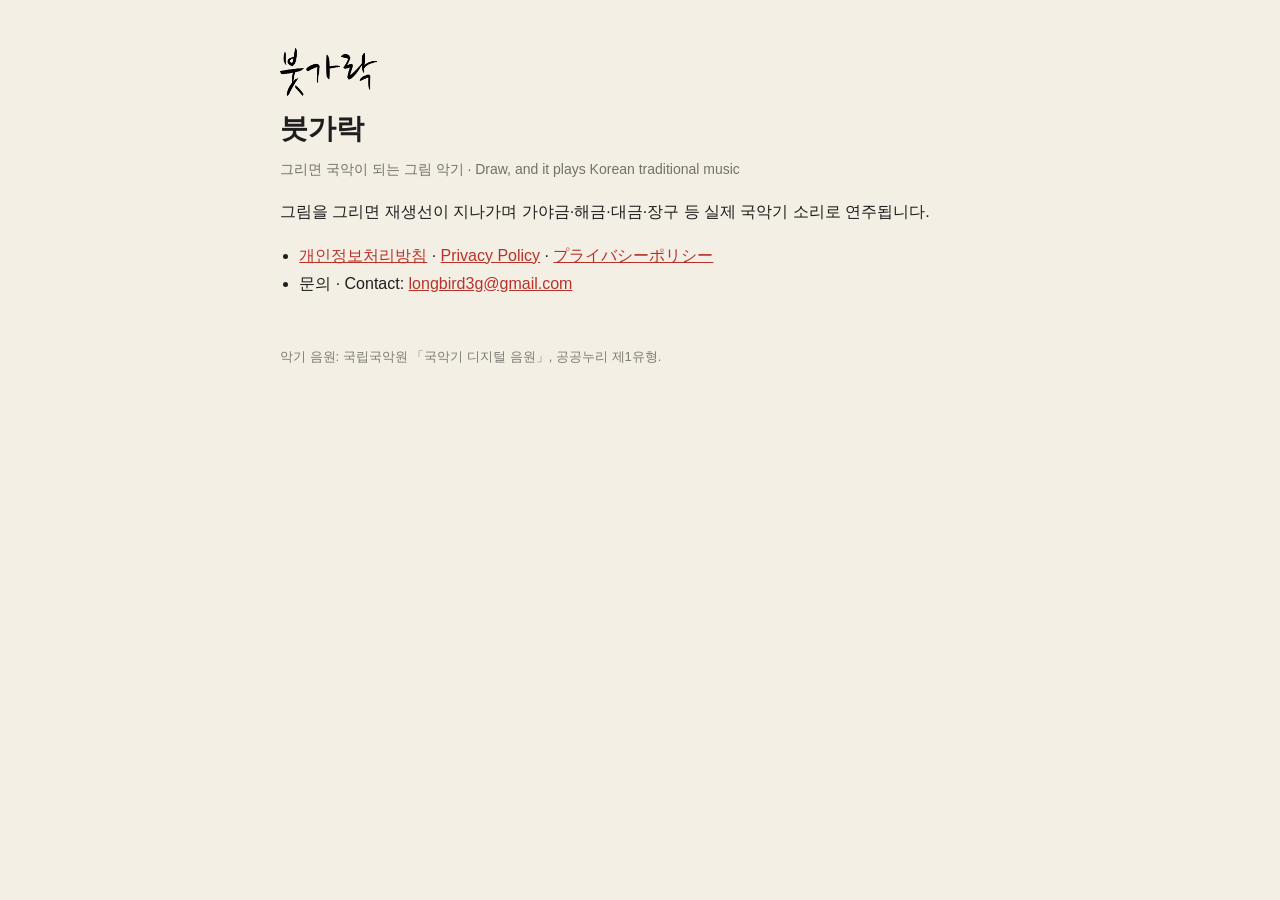
==== index.html @ d6c10265 "붓가락 개인정보처리방침·소개 페이지 (ko/en/ja) Co-Authored-By: Claude Opus 5.5 <noreply@anthropic.com> Claude-Sessio" ====
<!DOCTYPE html>
<html lang="ko">
<head>
<meta charset="utf-8">
<meta name="viewport" content="width=device-width, initial-scale=1">
<title>붓가락 Butgarak</title>
<link rel="stylesheet" href="style.css">
</head>
<body>
<main>
<img class="logo" src="logo.png" alt="붓가락">
<h1>붓가락</h1>
<p class="meta">그리면 국악이 되는 그림 악기 · Draw, and it plays Korean traditional music</p>
<p>그림을 그리면 재생선이 지나가며 가야금·해금·대금·장구 등 실제 국악기 소리로 연주됩니다.</p>
<ul>
  <li><a href="privacy/">개인정보처리방침</a> · <a href="privacy/en.html">Privacy Policy</a> · <a href="privacy/ja.html">プライバシーポリシー</a></li>
  <li>문의 · Contact: <a href="mailto:longbird3g@gmail.com">longbird3g@gmail.com</a></li>
</ul>
<footer>악기 음원: 국립국악원 「국악기 디지털 음원」, 공공누리 제1유형.</footer>
</main>
</body>
</html>
---- style.css ----
:root { --paper: #f4efe4; --ink: #1e1e1e; --accent: #b8322a; }
@media (prefers-color-scheme: dark) { :root { --paper: #1b1a17; --ink: #f4efe4; --accent: #d14338; } }
html { background: var(--paper); color: var(--ink); }
body { margin: 0; font: 16px/1.75 -apple-system, "Apple SD Gothic Neo", "Noto Sans KR", "Hiragino Sans", sans-serif; }
main { max-width: 720px; margin: 0 auto; padding: 32px 20px 64px; }
h1 { font-family: "AppleMyungjo", "Noto Serif KR", serif; font-size: 28px; margin: 8px 0 4px; }
h2 { font-size: 18px; margin: 32px 0 8px; }
a { color: var(--accent); }
.meta { opacity: .6; font-size: 14px; margin-top: 0; }
.lang { font-size: 14px; text-align: right; }
.logo { height: 48px; display: block; margin: 16px 0 0; }
@media (prefers-color-scheme: dark) { .logo { filter: invert(1); } }
footer { margin-top: 48px; font-size: 13px; opacity: .55; }
ul { padding-left: 1.2em; }
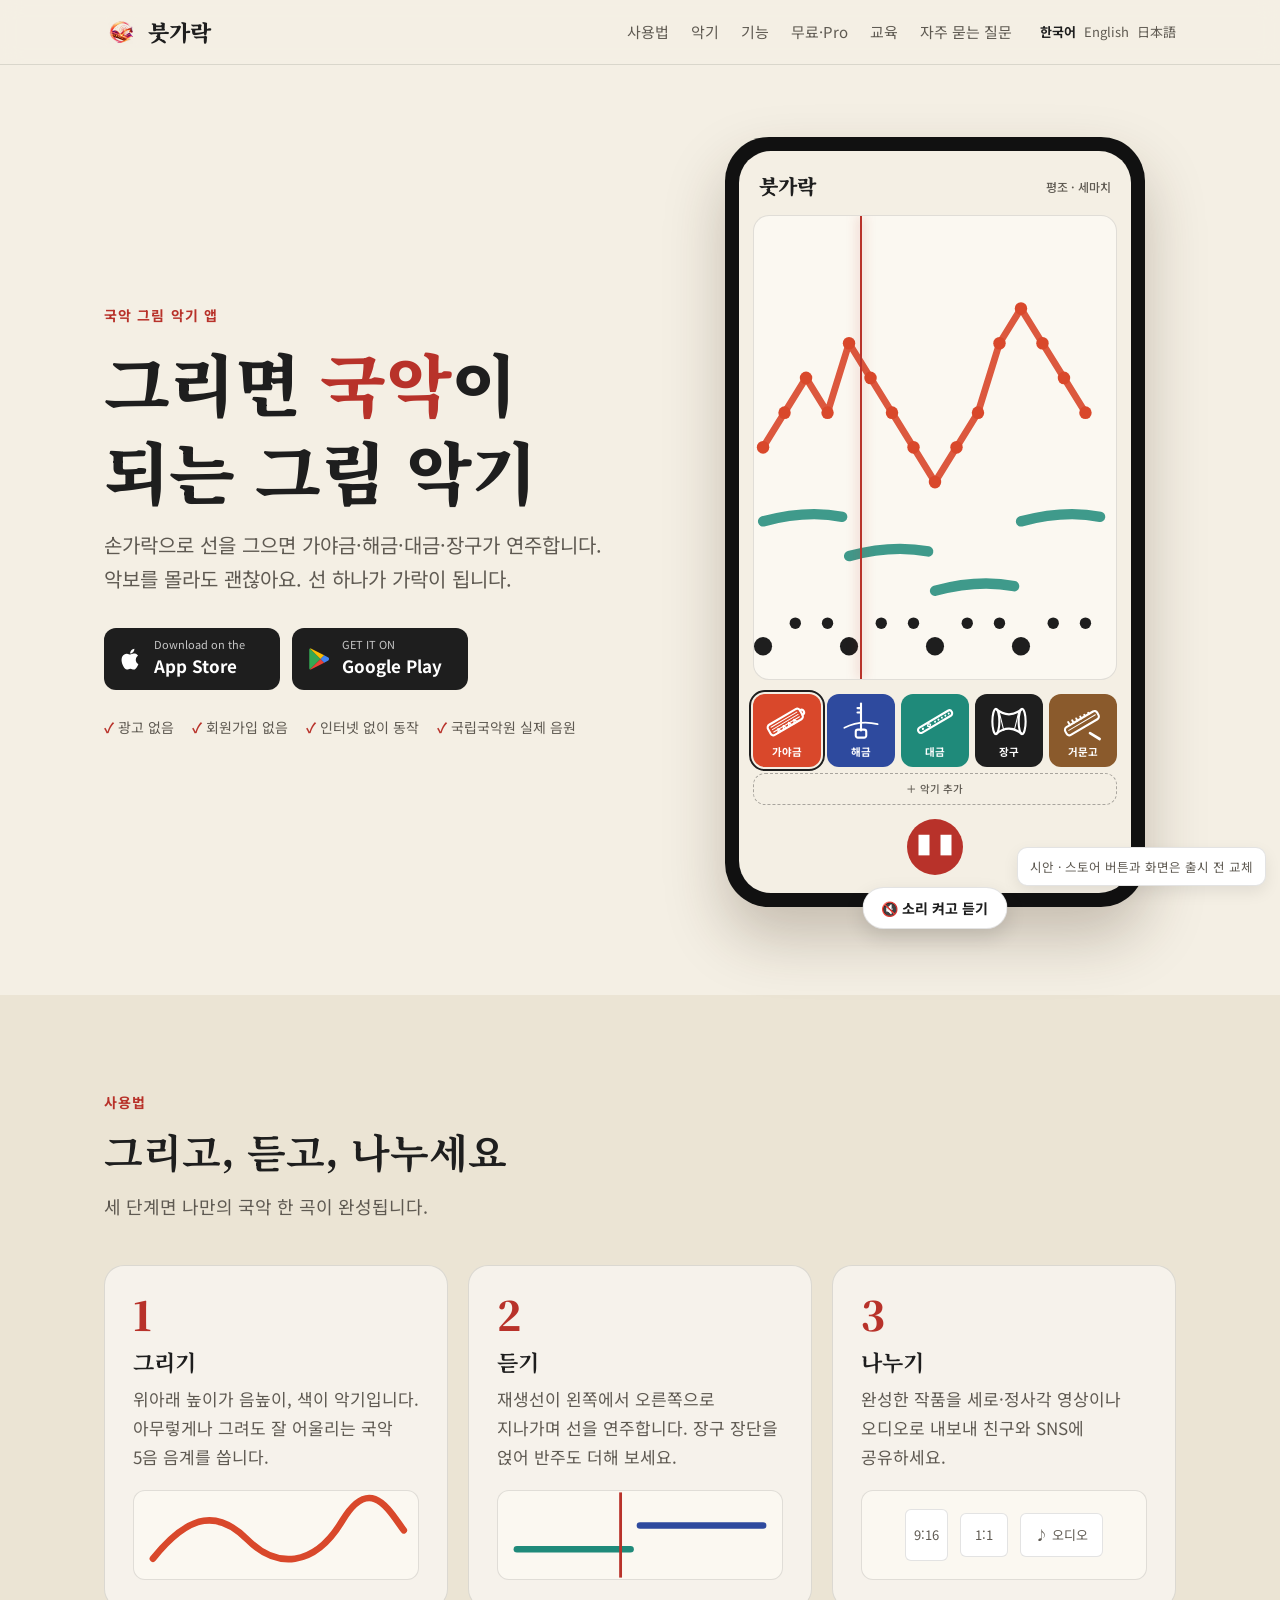
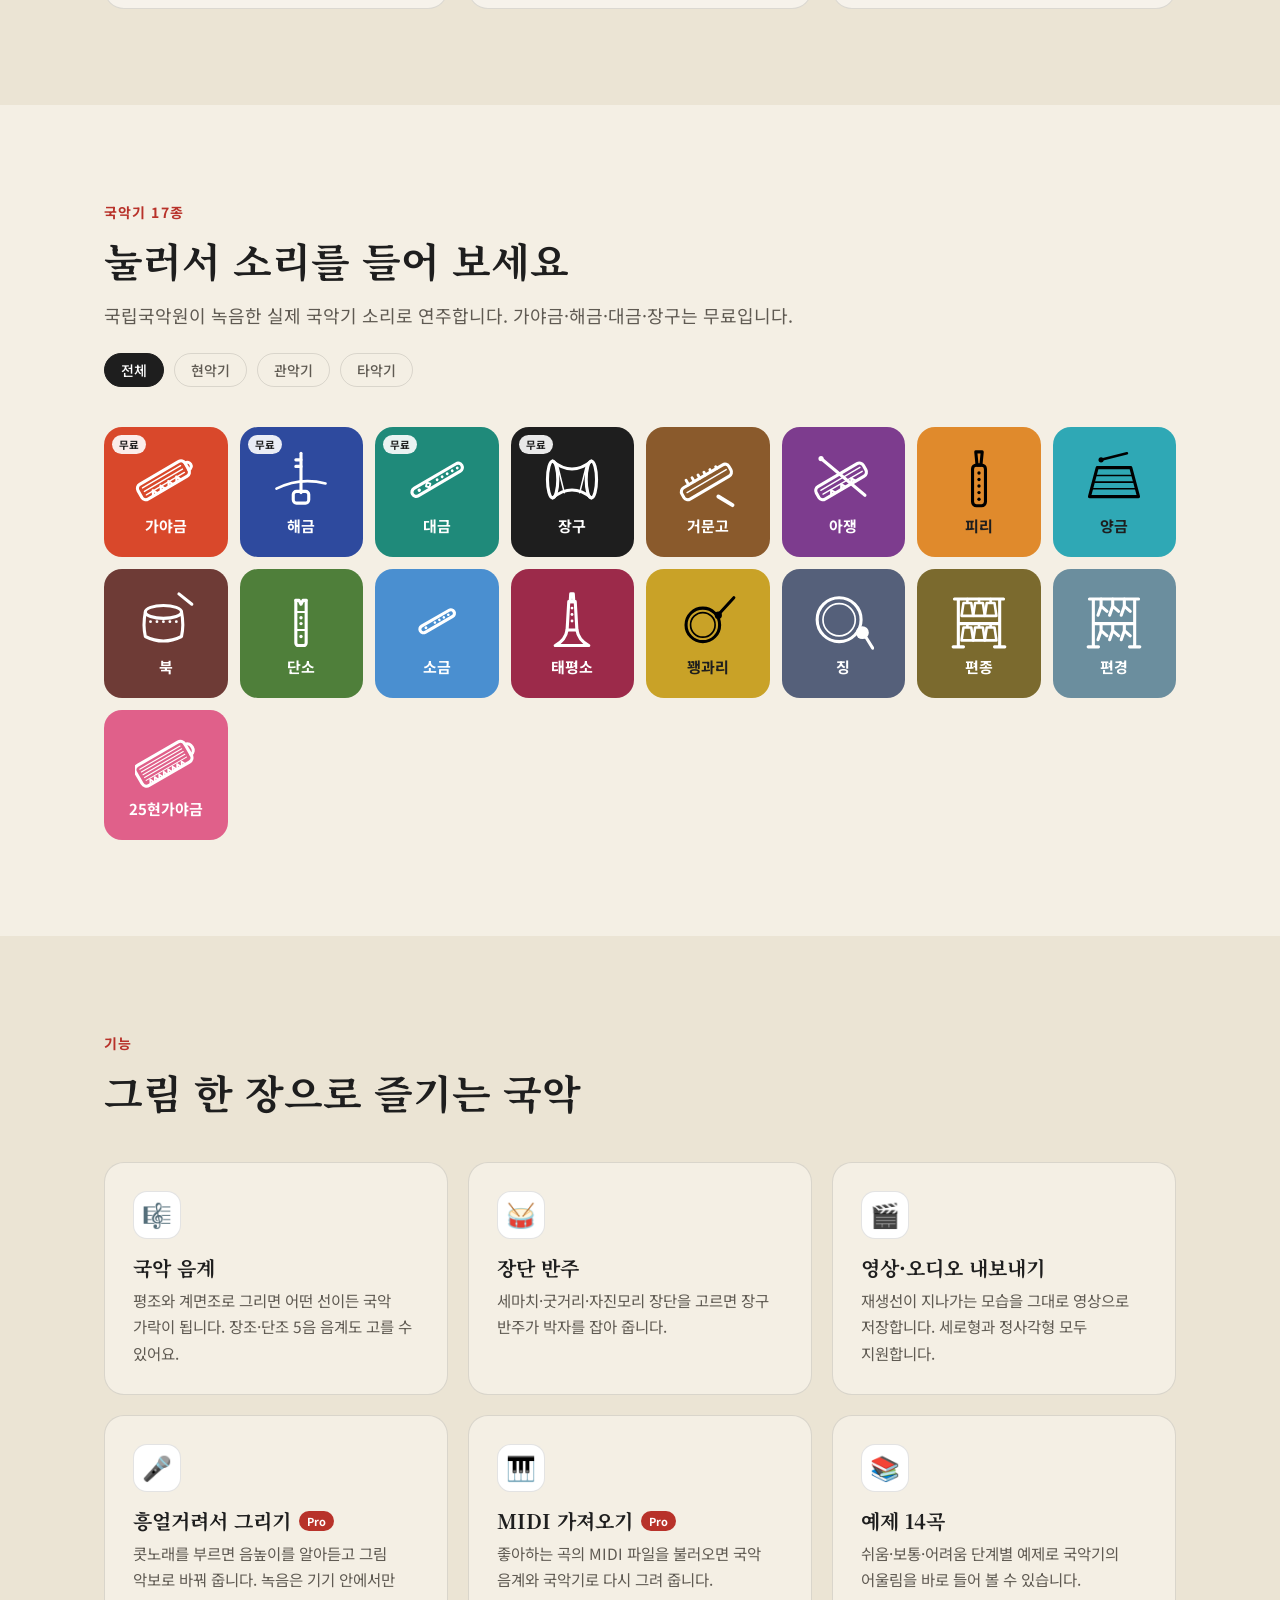
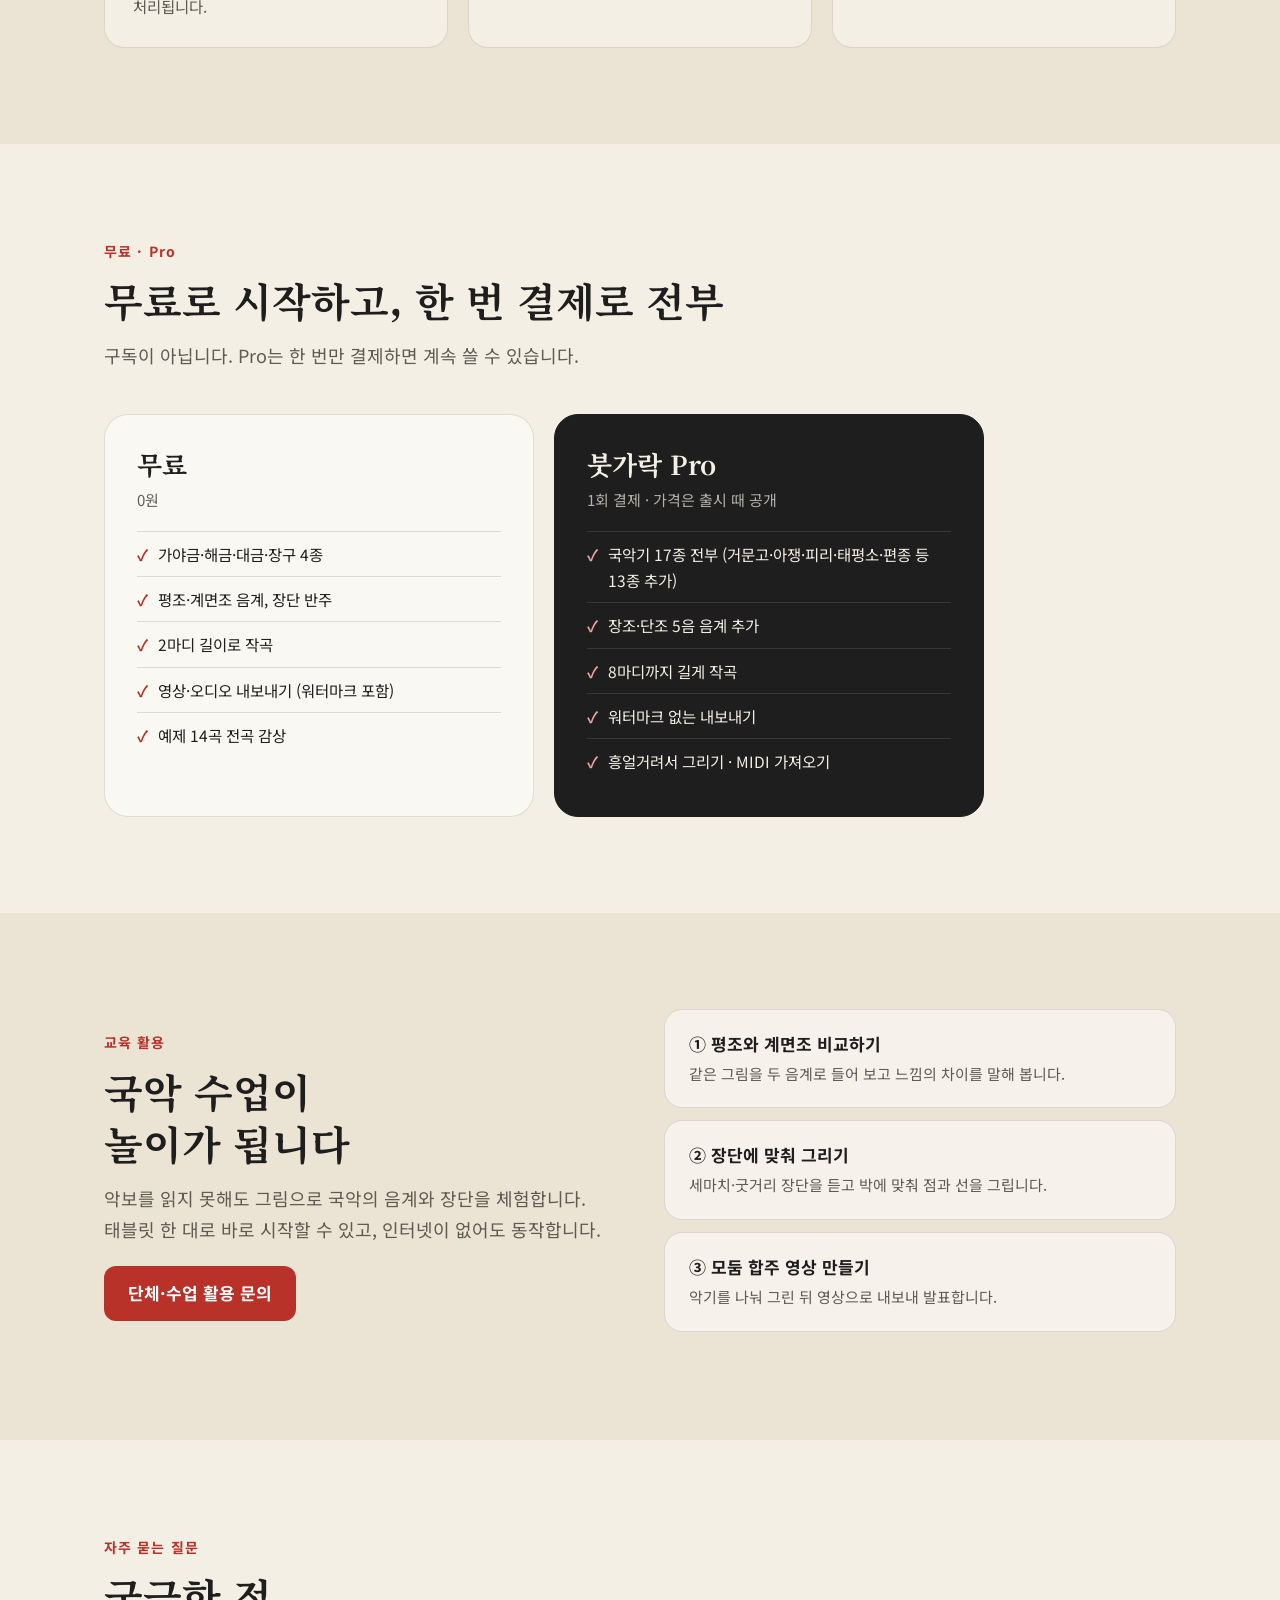
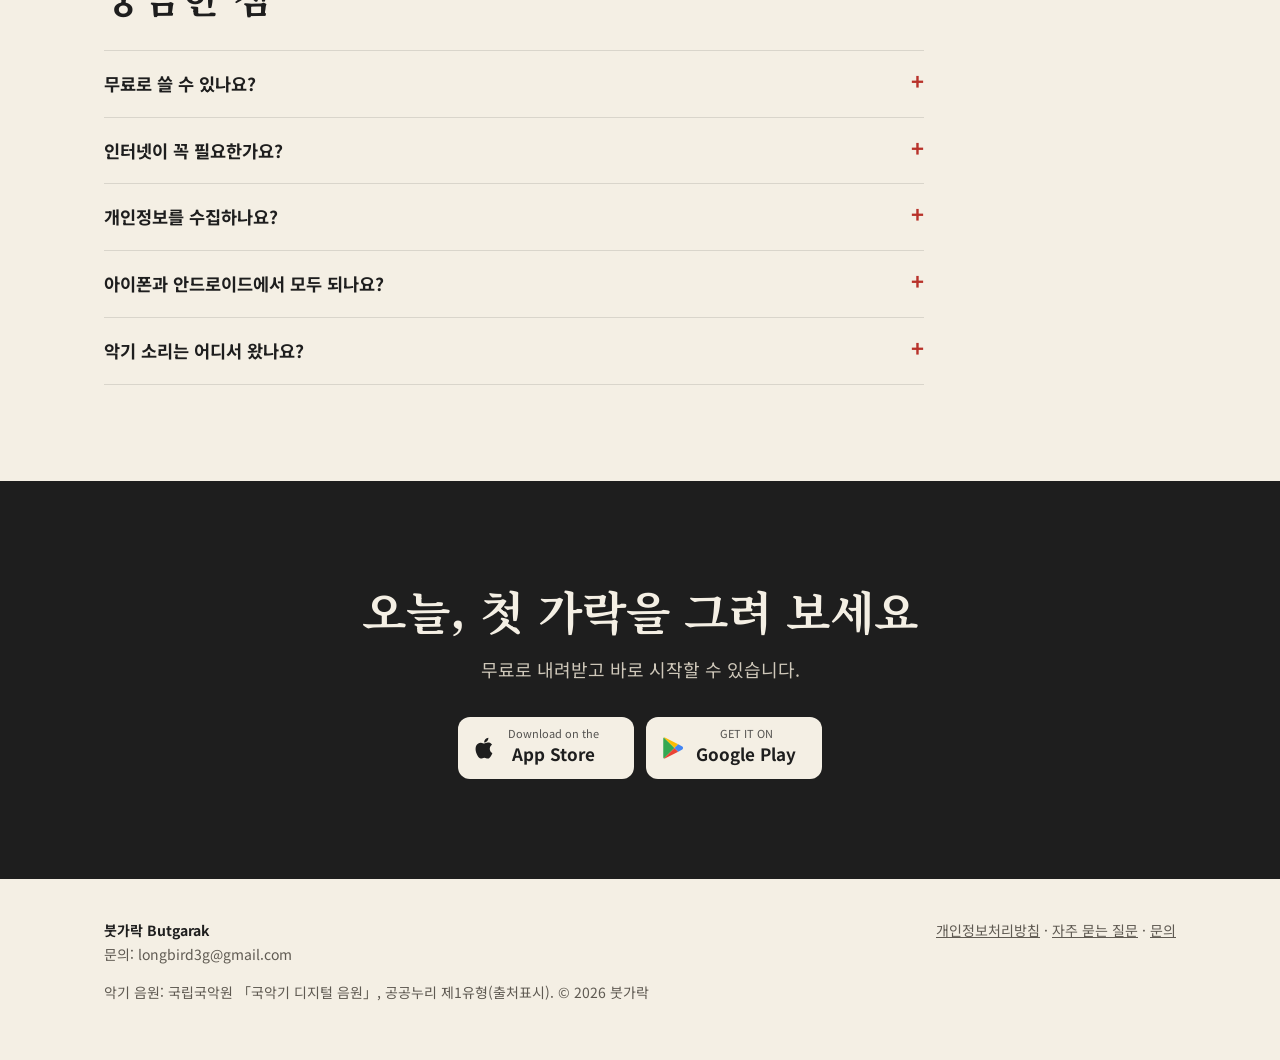
==== commit 7bf23ab2: "홈페이지 시안 게시 — 악기 17종 미리듣기, 재생 화면, 무료·Pro, 교육, 자주 묻는 질문 Co-Authored-By: Claude Opus 5.5 <noreply@anthr" ====
--- a/index.html
+++ b/index.html
@@ -3,20 +3,394 @@
 <head>
 <meta charset="utf-8">
 <meta name="viewport" content="width=device-width, initial-scale=1">
-<title>붓가락 Butgarak</title>
-<link rel="stylesheet" href="style.css">
+<title>붓가락 — 그리면 국악이 되는 그림 악기</title>
+<meta name="description" content="손가락으로 선을 그으면 가야금·해금·대금·장구가 연주합니다. 악보를 몰라도 괜찮은 국악 그림 악기 앱, 붓가락.">
+<meta property="og:title" content="붓가락 — 그리면 국악이 되는 그림 악기">
+<meta property="og:description" content="손가락으로 선을 그으면 국악기가 연주합니다. 국악기 17종, 광고 없음.">
+<meta property="og:type" content="website">
+<meta property="og:url" content="https://butgarak.com/">
+<meta property="og:image" content="https://butgarak.com/assets/og-image.png">
+<meta name="twitter:card" content="summary_large_image">
+<link rel="canonical" href="https://butgarak.com/">
+<link rel="icon" href="assets/app-icon-512.png">
+<link rel="preconnect" href="https://fonts.googleapis.com">
+<link href="https://fonts.googleapis.com/css2?family=Noto+Serif+KR:wght@500;700;900&family=Noto+Sans+KR:wght@400;500;700&display=swap" rel="stylesheet">
+<style>
+  :root { --paper:#f4efe4; --paper2:#ebe4d4; --ink:#1e1e1e; --muted:#5f5a52; --accent:#b8322a; --line:rgba(30,30,30,.12); }
+  * { box-sizing:border-box; }
+  html { scroll-behavior:smooth; }
+  body { margin:0; background:var(--paper); color:var(--ink); font:17px/1.7 "Noto Sans KR",-apple-system,"Apple SD Gothic Neo",sans-serif; word-break:keep-all; }
+  a { color:inherit; }
+  .wrap { max-width:1120px; margin:0 auto; padding:0 24px; }
+  h1,h2,h3 { font-family:"Noto Serif KR",serif; line-height:1.3; margin:0; }
+  h2 { font-size:clamp(28px,4vw,40px); font-weight:700; }
+  .eyebrow { color:var(--accent); font-weight:700; font-size:14px; letter-spacing:.08em; margin-bottom:10px; }
+  .lead { color:var(--muted); font-size:18px; margin:14px 0 0; }
+  section { padding:96px 0; }
+  section.alt { background:var(--paper2); }
+
+  /* 머리글 */
+  header { position:sticky; top:0; z-index:10; background:rgba(244,239,228,.88); backdrop-filter:blur(10px); border-bottom:1px solid var(--line); }
+  header .wrap { display:flex; align-items:center; gap:28px; height:64px; }
+  .brand { display:flex; align-items:center; gap:10px; text-decoration:none; font-family:"Noto Serif KR",serif; font-weight:900; font-size:22px; }
+  .brand img { width:34px; height:34px; border-radius:9px; }
+  nav { display:flex; gap:22px; margin-left:auto; font-size:15px; }
+  nav a { text-decoration:none; color:var(--muted); }
+  nav a:hover { color:var(--ink); }
+  .lang { font-size:13px; color:var(--muted); display:flex; gap:8px; }
+  .lang b { color:var(--ink); }
+  @media (max-width:860px) { nav { display:none; } .lang { margin-left:auto; } }
+
+  /* 첫 화면 */
+  .hero { padding:72px 0 88px; }
+  .hero .wrap { display:grid; grid-template-columns:1.05fr .95fr; gap:56px; align-items:center; }
+  .hero h1 { font-size:clamp(40px,6vw,68px); font-weight:900; letter-spacing:-.01em; }
+  .hero h1 em { font-style:normal; color:var(--accent); }
+  .hero .lead { font-size:20px; max-width:30em; }
+  .stores { display:flex; gap:12px; margin-top:32px; flex-wrap:wrap; }
+  .store { display:flex; align-items:center; gap:10px; background:var(--ink); color:#fff; text-decoration:none; border-radius:12px; padding:10px 18px 10px 14px; min-width:176px; }
+  .store svg { width:26px; height:26px; flex:none; }
+  .store small { display:block; font-size:11px; opacity:.75; line-height:1.2; }
+  .store span { font-weight:700; font-size:17px; line-height:1.2; }
+  .trust { display:flex; gap:18px; flex-wrap:wrap; margin-top:26px; font-size:14px; color:var(--muted); }
+  .trust span::before { content:"✓ "; color:var(--accent); font-weight:700; }
+  @media (max-width:900px) { .hero .wrap { grid-template-columns:1fr; } }
+
+  /* 기기 화면 모형 */
+  .device { position:relative; margin:0 auto; width:min(100%,420px); aspect-ratio:9/16.5; background:#111; border-radius:44px; padding:14px; box-shadow:0 30px 60px rgba(60,40,20,.25); }
+  .screen { position:relative; height:100%; border-radius:32px; background:var(--paper); overflow:hidden; display:flex; flex-direction:column; }
+  .screen .top { display:flex; justify-content:space-between; align-items:center; padding:18px 20px 6px; font-family:"Noto Serif KR",serif; font-weight:900; font-size:20px; }
+  .screen .top small { font:500 12px "Noto Sans KR"; color:var(--muted); }
+  .canvas { position:relative; flex:1; margin:6px 14px; border-radius:16px; background:#fbf8f1; border:1px solid var(--line); overflow:hidden; }
+  .canvas svg { position:absolute; inset:0; width:100%; height:100%; }
+  .playhead { position:absolute; top:0; bottom:0; width:2px; background:var(--accent); box-shadow:0 0 12px rgba(184,50,42,.6); }
+  .rail { display:grid; grid-template-columns:repeat(5,1fr); gap:6px; padding:8px 14px 10px; }
+  .rail .b { aspect-ratio:1/1.08; border-radius:12px; display:flex; flex-direction:column; align-items:center; justify-content:center; color:#fff; font-size:10.5px; font-weight:700; }
+  .rail .b img { width:62%; }
+  .rail .b.sel { outline:2px solid var(--ink); outline-offset:2px; }
+  .rail .add { border:1.5px dashed rgba(30,30,30,.35); color:var(--muted); background:none; font-weight:500; }
+  .transport { display:flex; justify-content:center; padding:4px 0 18px; }
+  .play { width:56px; height:56px; border-radius:50%; background:var(--accent); border:0; color:#fff; font-size:22px; cursor:pointer; }
+  .sound-btn { position:absolute; left:50%; bottom:-22px; transform:translateX(-50%); background:#fff; color:var(--ink); border:1px solid var(--line); border-radius:999px; padding:10px 18px; font:700 14px "Noto Sans KR"; cursor:pointer; box-shadow:0 8px 20px rgba(0,0,0,.12); white-space:nowrap; }
+  .sound-btn.on { background:var(--ink); color:#fff; }
+
+  /* 세 단계 */
+  .steps { display:grid; grid-template-columns:repeat(3,1fr); gap:20px; margin-top:44px; }
+  .step { background:#fff8; border:1px solid var(--line); border-radius:20px; padding:28px; }
+  .step .n { font-family:"Noto Serif KR",serif; font-size:40px; font-weight:900; color:var(--accent); line-height:1; }
+  .step h3 { font-size:22px; margin:14px 0 8px; }
+  .step p { margin:0; color:var(--muted); }
+  .step .viz { height:90px; margin-top:18px; border-radius:12px; background:#fbf8f1; border:1px solid var(--line); position:relative; overflow:hidden; }
+  @media (max-width:820px) { .steps { grid-template-columns:1fr; } }
+
+  /* 악기 */
+  .inst-grid { display:grid; grid-template-columns:repeat(auto-fill,minmax(118px,1fr)); gap:12px; margin-top:40px; }
+  .inst { position:relative; border:0; border-radius:18px; aspect-ratio:1/1.05; display:flex; flex-direction:column; align-items:center; justify-content:center; gap:4px; cursor:pointer; font:700 15px "Noto Sans KR"; transition:transform .12s; }
+  .inst:hover { transform:translateY(-3px); }
+  .inst:active, .inst.hit { transform:scale(.95); }
+  .inst img { width:56%; pointer-events:none; }
+  .inst .tag { position:absolute; top:8px; left:8px; font-size:10.5px; font-weight:700; padding:2px 7px; border-radius:999px; background:rgba(255,255,255,.9); color:var(--ink); }
+  .inst.dark-ic img { filter:invert(1) brightness(.12); }
+  .fam { display:flex; gap:10px; margin-top:22px; flex-wrap:wrap; }
+  .fam button { border:1px solid var(--line); background:none; border-radius:999px; padding:6px 16px; font:500 14px "Noto Sans KR"; cursor:pointer; color:var(--muted); }
+  .fam button.on { background:var(--ink); color:#fff; border-color:var(--ink); }
+
+  /* 기능 */
+  .features { display:grid; grid-template-columns:repeat(3,1fr); gap:20px; margin-top:44px; }
+  .feat { border-radius:20px; padding:28px; background:var(--paper); border:1px solid var(--line); }
+  .feat .ic { width:48px; height:48px; border-radius:14px; display:flex; align-items:center; justify-content:center; font-size:24px; background:#fff; border:1px solid var(--line); }
+  .feat h3 { font-size:20px; margin:16px 0 6px; display:flex; align-items:center; gap:8px; }
+  .feat p { margin:0; color:var(--muted); font-size:15.5px; }
+  .pro { font:700 11px "Noto Sans KR"; background:var(--accent); color:#fff; padding:2px 8px; border-radius:999px; }
+  @media (max-width:900px) { .features { grid-template-columns:1fr 1fr; } }
+  @media (max-width:600px) { .features { grid-template-columns:1fr; } }
+
+  /* 무료 · Pro */
+  .plans { display:grid; grid-template-columns:1fr 1fr; gap:20px; margin-top:44px; max-width:880px; }
+  .plan { border-radius:24px; padding:32px; background:#fff8; border:1px solid var(--line); }
+  .plan.p { background:var(--ink); color:var(--paper); border-color:var(--ink); }
+  .plan h3 { font-size:26px; }
+  .plan .price { margin:6px 0 18px; font-size:15px; opacity:.7; }
+  .plan ul { list-style:none; padding:0; margin:0; }
+  .plan li { padding:9px 0; border-top:1px solid currentColor; border-color:rgba(127,127,127,.25); display:flex; gap:10px; font-size:15.5px; }
+  .plan li::before { content:"✓"; color:var(--accent); font-weight:700; }
+  .plan.p li::before { color:#e9a39d; }
+  @media (max-width:720px) { .plans { grid-template-columns:1fr; } }
+
+  /* 교육 */
+  .edu { display:grid; grid-template-columns:1fr 1fr; gap:48px; align-items:center; }
+  .lesson { background:#fff8; border:1px solid var(--line); border-radius:18px; padding:20px 24px; margin-bottom:12px; }
+  .lesson b { display:block; font-size:17px; }
+  .lesson span { color:var(--muted); font-size:15px; }
+  .cta { display:inline-block; margin-top:22px; background:var(--accent); color:#fff; text-decoration:none; padding:13px 24px; border-radius:12px; font-weight:700; }
+  @media (max-width:860px) { .edu { grid-template-columns:1fr; } }
+
+  /* 자주 묻는 질문 */
+  details { border-top:1px solid var(--line); padding:18px 0; max-width:820px; }
+  details:last-of-type { border-bottom:1px solid var(--line); }
+  summary { cursor:pointer; font-weight:700; font-size:17.5px; list-style:none; display:flex; justify-content:space-between; }
+  summary::after { content:"+"; color:var(--accent); font-size:22px; line-height:1; }
+  details[open] summary::after { content:"−"; }
+  details p { color:var(--muted); margin:10px 0 0; }
+
+  /* 바닥글 */
+  .final { text-align:center; padding:100px 0; background:var(--ink); color:var(--paper); }
+  .final h2 { font-size:clamp(30px,4.5vw,46px); }
+  .final .stores { justify-content:center; }
+  .final .store { background:var(--paper); color:var(--ink); }
+  footer { padding:40px 0 56px; font-size:14px; color:var(--muted); }
+  footer .wrap { display:flex; flex-wrap:wrap; gap:14px 32px; justify-content:space-between; }
+  footer a { color:var(--muted); }
+  .draft { position:fixed; right:14px; bottom:14px; z-index:20; background:#fff; border:1px solid var(--line); border-radius:10px; padding:8px 12px; font-size:12.5px; color:var(--muted); box-shadow:0 6px 16px rgba(0,0,0,.08); }
+</style>
 </head>
 <body>
-<main>
-<img class="logo" src="logo.png" alt="붓가락">
-<h1>붓가락</h1>
-<p class="meta">그리면 국악이 되는 그림 악기 · Draw, and it plays Korean traditional music</p>
-<p>그림을 그리면 재생선이 지나가며 가야금·해금·대금·장구 등 실제 국악기 소리로 연주됩니다.</p>
-<ul>
-  <li><a href="privacy/">개인정보처리방침</a> · <a href="privacy/en.html">Privacy Policy</a> · <a href="privacy/ja.html">プライバシーポリシー</a></li>
-  <li>문의 · Contact: <a href="mailto:longbird3g@gmail.com">longbird3g@gmail.com</a></li>
-</ul>
-<footer>악기 음원: 국립국악원 「국악기 디지털 음원」, 공공누리 제1유형.</footer>
+
+<header>
+  <div class="wrap">
+    <a class="brand" href="#top"><img src="assets/app-icon-512.png" alt="">붓가락</a>
+    <nav>
+      <a href="#how">사용법</a><a href="#instruments">악기</a><a href="#features">기능</a>
+      <a href="#pro">무료·Pro</a><a href="#edu">교육</a><a href="#faq">자주 묻는 질문</a>
+    </nav>
+    <div class="lang"><b>한국어</b><span>English</span><span>日本語</span></div>
+  </div>
+</header>
+
+<main id="top">
+<section class="hero">
+  <div class="wrap">
+    <div>
+      <div class="eyebrow">국악 그림 악기 앱</div>
+      <h1>그리면 <em>국악</em>이<br>되는 그림 악기</h1>
+      <p class="lead">손가락으로 선을 그으면 가야금·해금·대금·장구가 연주합니다.<br>악보를 몰라도 괜찮아요. 선 하나가 가락이 됩니다.</p>
+      <div class="stores">
+        <a class="store" href="#download"><svg viewBox="0 0 24 24" fill="currentColor"><path d="M16.4 12.6c0-2.4 2-3.6 2.1-3.7-1.1-1.7-2.9-1.9-3.5-1.9-1.5-.2-2.9.9-3.7.9-.8 0-1.9-.9-3.2-.8-1.6 0-3.1 1-4 2.4-1.7 3-.4 7.4 1.2 9.8.8 1.2 1.8 2.5 3 2.4 1.2 0 1.7-.8 3.1-.8s1.9.8 3.2.8 2.1-1.2 2.9-2.4c.9-1.3 1.3-2.7 1.3-2.7s-2.4-1-2.4-4zM14.1 5.5c.7-.8 1.1-1.9 1-3-1 0-2.1.7-2.8 1.5-.6.7-1.2 1.8-1 2.9 1 .1 2.1-.6 2.8-1.4z"/></svg><div><small>Download on the</small><span>App Store</span></div></a>
+        <a class="store" href="#download"><svg viewBox="0 0 24 24"><path d="M3.6 2.3 13.4 12l-9.8 9.7c-.4-.2-.6-.6-.6-1.1V3.4c0-.5.2-.9.6-1.1z" fill="#34a853"/><path d="m16.8 8.6-3.4 3.4-9.8-9.7c.2-.1.6-.1.9.1z" fill="#fbbc04"/><path d="m16.8 15.4-12.3 6.2c-.3.2-.7.2-.9.1l9.8-9.7z" fill="#ea4335"/><path d="m20.6 13.3-3.8 2.1-3.4-3.4 3.4-3.4 3.8 2.1c.9.5.9 2.1 0 2.6z" fill="#4285f4"/></svg><div><small>GET IT ON</small><span>Google Play</span></div></a>
+      </div>
+      <div class="trust"><span>광고 없음</span><span>회원가입 없음</span><span>인터넷 없이 동작</span><span>국립국악원 실제 음원</span></div>
+    </div>
+    <div style="position:relative">
+      <div class="device">
+        <div class="screen">
+          <div class="top">붓가락 <small>평조 · 세마치</small></div>
+          <div class="canvas" id="demoCanvas"><svg id="demoSvg" preserveAspectRatio="none"></svg><div class="playhead" id="playhead"></div></div>
+          <div class="rail" id="demoRail"></div>
+          <div class="transport"><button class="play" aria-label="재생">❚❚</button></div>
+        </div>
+      </div>
+      <button class="sound-btn" id="soundBtn">🔇 소리 켜고 듣기</button>
+    </div>
+  </div>
+</section>
+
+<section class="alt" id="how">
+  <div class="wrap">
+    <div class="eyebrow">사용법</div>
+    <h2>그리고, 듣고, 나누세요</h2>
+    <p class="lead">세 단계면 나만의 국악 한 곡이 완성됩니다.</p>
+    <div class="steps">
+      <div class="step"><div class="n">1</div><h3>그리기</h3><p>위아래 높이가 음높이, 색이 악기입니다. 아무렇게나 그려도 잘 어울리는 국악 5음 음계를 씁니다.</p>
+        <div class="viz"><svg viewBox="0 0 300 90" width="100%" height="100%"><path d="M20 70 C60 20, 90 20, 120 50 S190 80, 220 30 S270 20, 285 40" fill="none" stroke="#D9482B" stroke-width="7" stroke-linecap="round"/></svg></div></div>
+      <div class="step"><div class="n">2</div><h3>듣기</h3><p>재생선이 왼쪽에서 오른쪽으로 지나가며 선을 연주합니다. 장구 장단을 얹어 반주도 더해 보세요.</p>
+        <div class="viz"><svg viewBox="0 0 300 90" width="100%" height="100%"><path d="M20 60 H140" stroke="#1F8A7A" stroke-width="7" stroke-linecap="round"/><path d="M150 35 H280" stroke="#2E4A9E" stroke-width="7" stroke-linecap="round"/><rect x="128" y="0" width="3" height="90" fill="#b8322a"/></svg></div></div>
+      <div class="step"><div class="n">3</div><h3>나누기</h3><p>완성한 작품을 세로·정사각 영상이나 오디오로 내보내 친구와 SNS에 공유하세요.</p>
+        <div class="viz" style="display:flex;align-items:center;justify-content:center;gap:12px;font-size:13px;color:var(--muted)"><span style="border:1px solid var(--line);border-radius:6px;padding:14px 8px;background:#fff">9:16</span><span style="border:1px solid var(--line);border-radius:6px;padding:10px 14px;background:#fff">1:1</span><span style="border:1px solid var(--line);border-radius:6px;padding:10px 14px;background:#fff">♪ 오디오</span></div></div>
+    </div>
+  </div>
+</section>
+
+<section id="instruments">
+  <div class="wrap">
+    <div class="eyebrow">국악기 17종</div>
+    <h2>눌러서 소리를 들어 보세요</h2>
+    <p class="lead">국립국악원이 녹음한 실제 국악기 소리로 연주합니다. 가야금·해금·대금·장구는 무료입니다.</p>
+    <div class="fam" id="fam"><button class="on" data-f="all">전체</button><button data-f="string">현악기</button><button data-f="wind">관악기</button><button data-f="perc">타악기</button></div>
+    <div class="inst-grid" id="instGrid"></div>
+  </div>
+</section>
+
+<section class="alt" id="features">
+  <div class="wrap">
+    <div class="eyebrow">기능</div>
+    <h2>그림 한 장으로 즐기는 국악</h2>
+    <div class="features">
+      <div class="feat"><div class="ic">🎼</div><h3>국악 음계</h3><p>평조와 계면조로 그리면 어떤 선이든 국악 가락이 됩니다. 장조·단조 5음 음계도 고를 수 있어요.</p></div>
+      <div class="feat"><div class="ic">🥁</div><h3>장단 반주</h3><p>세마치·굿거리·자진모리 장단을 고르면 장구 반주가 박자를 잡아 줍니다.</p></div>
+      <div class="feat"><div class="ic">🎬</div><h3>영상·오디오 내보내기</h3><p>재생선이 지나가는 모습을 그대로 영상으로 저장합니다. 세로형과 정사각형 모두 지원합니다.</p></div>
+      <div class="feat"><div class="ic">🎤</div><h3>흥얼거려서 그리기 <span class="pro">Pro</span></h3><p>콧노래를 부르면 음높이를 알아듣고 그림 악보로 바꿔 줍니다. 녹음은 기기 안에서만 처리됩니다.</p></div>
+      <div class="feat"><div class="ic">🎹</div><h3>MIDI 가져오기 <span class="pro">Pro</span></h3><p>좋아하는 곡의 MIDI 파일을 불러오면 국악 음계와 국악기로 다시 그려 줍니다.</p></div>
+      <div class="feat"><div class="ic">📚</div><h3>예제 14곡</h3><p>쉬움·보통·어려움 단계별 예제로 국악기의 어울림을 바로 들어 볼 수 있습니다.</p></div>
+    </div>
+  </div>
+</section>
+
+<section id="pro">
+  <div class="wrap">
+    <div class="eyebrow">무료 · Pro</div>
+    <h2>무료로 시작하고, 한 번 결제로 전부</h2>
+    <p class="lead">구독이 아닙니다. Pro는 한 번만 결제하면 계속 쓸 수 있습니다.</p>
+    <div class="plans">
+      <div class="plan"><h3>무료</h3><div class="price">0원</div>
+        <ul><li>가야금·해금·대금·장구 4종</li><li>평조·계면조 음계, 장단 반주</li><li>2마디 길이로 작곡</li><li>영상·오디오 내보내기 (워터마크 포함)</li><li>예제 14곡 전곡 감상</li></ul></div>
+      <div class="plan p"><h3>붓가락 Pro</h3><div class="price">1회 결제 · 가격은 출시 때 공개</div>
+        <ul><li>국악기 17종 전부 (거문고·아쟁·피리·태평소·편종 등 13종 추가)</li><li>장조·단조 5음 음계 추가</li><li>8마디까지 길게 작곡</li><li>워터마크 없는 내보내기</li><li>흥얼거려서 그리기 · MIDI 가져오기</li></ul></div>
+    </div>
+  </div>
+</section>
+
+<section class="alt" id="edu">
+  <div class="wrap edu">
+    <div>
+      <div class="eyebrow">교육 활용</div>
+      <h2>국악 수업이<br>놀이가 됩니다</h2>
+      <p class="lead">악보를 읽지 못해도 그림으로 국악의 음계와 장단을 체험합니다. 태블릿 한 대로 바로 시작할 수 있고, 인터넷이 없어도 동작합니다.</p>
+      <a class="cta" href="#contact">단체·수업 활용 문의</a>
+    </div>
+    <div>
+      <div class="lesson"><b>① 평조와 계면조 비교하기</b><span>같은 그림을 두 음계로 들어 보고 느낌의 차이를 말해 봅니다.</span></div>
+      <div class="lesson"><b>② 장단에 맞춰 그리기</b><span>세마치·굿거리 장단을 듣고 박에 맞춰 점과 선을 그립니다.</span></div>
+      <div class="lesson"><b>③ 모둠 합주 영상 만들기</b><span>악기를 나눠 그린 뒤 영상으로 내보내 발표합니다.</span></div>
+    </div>
+  </div>
+</section>
+
+<section id="faq">
+  <div class="wrap">
+    <div class="eyebrow">자주 묻는 질문</div>
+    <h2 style="margin-bottom:28px">궁금한 점</h2>
+    <details><summary>무료로 쓸 수 있나요?</summary><p>네. 가야금·해금·대금·장구 4종과 기본 음계·장단, 내보내기를 무료로 쓸 수 있습니다. 나머지 악기와 긴 작곡, 흥얼거리기 등은 Pro(1회 결제)에서 열립니다.</p></details>
+    <details><summary>인터넷이 꼭 필요한가요?</summary><p>아니요. 모든 기능이 기기 안에서 동작합니다. Pro 구매와 복원 때만 스토어와 통신합니다.</p></details>
+    <details><summary>개인정보를 수집하나요?</summary><p>수집하지 않습니다. 회원가입·광고·분석 도구가 없고, 흥얼거리기 녹음도 저장하거나 보내지 않습니다. <a href="privacy/">개인정보처리방침</a></p></details>
+    <details><summary>아이폰과 안드로이드에서 모두 되나요?</summary><p>네. 아이폰·아이패드와 안드로이드 폰·태블릿을 지원합니다. Pro는 각 스토어에서 따로 구매합니다.</p></details>
+    <details><summary>악기 소리는 어디서 왔나요?</summary><p>국립국악원 「국악기 디지털 음원」(공공누리 제1유형)을 사용합니다.</p></details>
+  </div>
+</section>
+
+<section class="final" id="download">
+  <div class="wrap">
+    <h2>오늘, 첫 가락을 그려 보세요</h2>
+    <p class="lead" style="color:#cfc8ba">무료로 내려받고 바로 시작할 수 있습니다.</p>
+    <div class="stores">
+      <a class="store" href="#download"><svg viewBox="0 0 24 24" fill="currentColor"><path d="M16.4 12.6c0-2.4 2-3.6 2.1-3.7-1.1-1.7-2.9-1.9-3.5-1.9-1.5-.2-2.9.9-3.7.9-.8 0-1.9-.9-3.2-.8-1.6 0-3.1 1-4 2.4-1.7 3-.4 7.4 1.2 9.8.8 1.2 1.8 2.5 3 2.4 1.2 0 1.7-.8 3.1-.8s1.9.8 3.2.8 2.1-1.2 2.9-2.4c.9-1.3 1.3-2.7 1.3-2.7s-2.4-1-2.4-4zM14.1 5.5c.7-.8 1.1-1.9 1-3-1 0-2.1.7-2.8 1.5-.6.7-1.2 1.8-1 2.9 1 .1 2.1-.6 2.8-1.4z"/></svg><div><small>Download on the</small><span>App Store</span></div></a>
+      <a class="store" href="#download"><svg viewBox="0 0 24 24"><path d="M3.6 2.3 13.4 12l-9.8 9.7c-.4-.2-.6-.6-.6-1.1V3.4c0-.5.2-.9.6-1.1z" fill="#34a853"/><path d="m16.8 8.6-3.4 3.4-9.8-9.7c.2-.1.6-.1.9.1z" fill="#fbbc04"/><path d="m16.8 15.4-12.3 6.2c-.3.2-.7.2-.9.1l9.8-9.7z" fill="#ea4335"/><path d="m20.6 13.3-3.8 2.1-3.4-3.4 3.4-3.4 3.8 2.1c.9.5.9 2.1 0 2.6z" fill="#4285f4"/></svg><div><small>GET IT ON</small><span>Google Play</span></div></a>
+    </div>
+  </div>
+</section>
 </main>
+
+<footer id="contact">
+  <div class="wrap">
+    <div><b style="color:var(--ink)">붓가락 Butgarak</b><br>문의: longbird3g@gmail.com</div>
+    <div><a href="privacy/">개인정보처리방침</a> · <a href="#faq">자주 묻는 질문</a> · <a href="mailto:longbird3g@gmail.com">문의</a></div>
+    <div style="flex-basis:100%">악기 음원: 국립국악원 「국악기 디지털 음원」, 공공누리 제1유형(출처표시). © 2026 붓가락</div>
+  </div>
+</footer>
+
+<div class="draft">시안 · 스토어 버튼과 화면은 출시 전 교체</div>
+
+<script>
+const INST = [
+  ['gayageum','가야금','D9482B','string',1],['haegeum','해금','2E4A9E','string',1],['daegeum','대금','1F8A7A','wind',1],['janggu','장구','1E1E1E','perc',1],
+  ['geomungo','거문고','8A5A2C','string'],['ajaeng','아쟁','7D3C8E','string'],['piri','피리','E08A2C','wind'],['yanggeum','양금','2FA8B5','string'],
+  ['buk','북','6E3B36','perc'],['danso','단소','4F7F3A','wind'],['sogeum','소금','4A8FD0','wind'],['taepyeongso','태평소','9C2A4A','wind'],
+  ['kkwaenggwari','꽹과리','C9A227','perc'],['jing','징','55607A','perc'],['pyeonjong','편종','7B6A2E','perc'],['pyeongyeong','편경','6B8E9E','perc'],
+  ['gayageum25','25현가야금','E0608A','string'],
+];
+const DARK_IC = new Set(['piri','yanggeum','kkwaenggwari']);   // 흰 그림 대비 3:1 미만 → 먹색 그림(앱과 같은 규칙)
+
+// ── 소리: 앱 음원에서 잘라낸 짧은 클립. Web Audio로 음높이(재생 속도)를 바꿔 가락을 만든다.
+let ctx = null; const buf = {};
+async function ensureAudio(){
+  if (ctx) return ctx;
+  ctx = new (window.AudioContext || window.webkitAudioContext)();
+  await Promise.all(INST.map(async ([id]) => {
+    try {
+      const a = await (await fetch(`assets/sounds/${id}.m4a`)).arrayBuffer();
+      buf[id] = await ctx.decodeAudioData(a);
+    } catch(e) {}
+  }));
+  return ctx;
+}
+function play(id, rate=1, gain=0.8){
+  if (!ctx || !buf[id]) return;
+  const s = ctx.createBufferSource(), g = ctx.createGain();
+  s.buffer = buf[id]; s.playbackRate.value = rate; g.gain.value = gain;
+  s.connect(g).connect(ctx.destination); s.start();
+}
+
+// ── 악기 격자
+const grid = document.getElementById('instGrid');
+INST.forEach(([id,name,c,fam,free]) => {
+  const b = document.createElement('button');
+  b.className = 'inst' + (DARK_IC.has(id) ? ' dark-ic' : ''); b.dataset.f = fam;
+  b.style.background = '#'+c; b.style.color = DARK_IC.has(id) ? '#1e1e1e' : '#fff';
+  b.innerHTML = `${free ? '<span class="tag">무료</span>' : ''}<img src="assets/instruments/${id}.svg" alt="">${name}`;
+  b.addEventListener('click', async () => {
+    await ensureAudio(); if (ctx.state === 'suspended') await ctx.resume();
+    play(id); b.classList.add('hit'); setTimeout(() => b.classList.remove('hit'), 140);
+  });
+  grid.appendChild(b);
+});
+document.getElementById('fam').addEventListener('click', e => {
+  const t = e.target.closest('button'); if (!t) return;
+  document.querySelectorAll('#fam button').forEach(x => x.classList.toggle('on', x === t));
+  grid.querySelectorAll('.inst').forEach(x => x.style.display = (t.dataset.f === 'all' || x.dataset.f === t.dataset.f) ? '' : 'none');
+});
+
+// ── 첫 화면 기기 모형: 그림 악보 + 재생선(16칸 × 2마디, 루프)
+const rail = document.getElementById('demoRail');
+['gayageum','haegeum','daegeum','janggu','geomungo'].forEach((id,i) => {
+  const [,name,c] = INST.find(x => x[0] === id);
+  rail.insertAdjacentHTML('beforeend', `<div class="b${i===0?' sel':''}" style="background:#${c}"><img src="assets/instruments/${id}.svg" alt="">${name}</div>`);
+});
+rail.insertAdjacentHTML('beforeend', '<div class="b add" style="grid-column:span 5;aspect-ratio:auto;padding:6px;flex-direction:row;gap:6px">＋ 악기 추가</div>');
+
+// 평조 5음(황태중임남) 비율 · 두 옥타브
+const DEG = [1, 9/8, 4/3, 3/2, 27/16, 2, 9/4, 8/3, 3, 27/8];
+const STEPS = 32, LOOP = 6.4;   // 32칸 = 6.4초
+const NOTES = [];   // {s: 칸, id, d: 음도(0~9), len}
+[[0,4],[2,5],[4,6],[6,5],[8,7],[10,6],[12,5],[14,4],[16,3],[18,4],[20,5],[22,7],[24,8],[26,7],[28,6],[30,5]]
+  .forEach(([s,d]) => NOTES.push({s, id:'gayageum', d, len:1}));
+[[0,2,8],[8,1,8],[16,0,8],[24,2,8]].forEach(([s,d,len]) => NOTES.push({s, id:'daegeum', d, len}));
+[0,3,6,8,11,14,16,19,22,24,27,30].forEach(s => NOTES.push({s, id:'janggu', d:(s%8===0)?-1:-2, len:1}));
+
+const svg = document.getElementById('demoSvg');
+svg.setAttribute('viewBox', '0 0 320 400');
+const X = s => 8 + s / STEPS * 304, Y = d => d < 0 ? (d === -1 ? 372 : 352) : 320 - d * 30;
+let html = '';
+// 대금: 긴 붓선
+NOTES.filter(n => n.id === 'daegeum').forEach(n => html += `<path d="M${X(n.s)} ${Y(n.d)+4} Q${X(n.s+n.len/2)} ${Y(n.d)-6} ${X(n.s+n.len)-6} ${Y(n.d)}" stroke="#1F8A7A" stroke-width="9" stroke-linecap="round" fill="none" opacity=".85"/>`);
+// 가야금: 이어진 선 + 뜯는 점
+const g = NOTES.filter(n => n.id === 'gayageum');
+html += `<path d="${g.map((n,i) => (i ? 'L' : 'M') + X(n.s) + ' ' + Y(n.d)).join(' ')}" stroke="#D9482B" stroke-width="6" stroke-linecap="round" stroke-linejoin="round" fill="none" opacity=".9"/>`;
+g.forEach(n => html += `<circle cx="${X(n.s)}" cy="${Y(n.d)}" r="5.5" fill="#D9482B"/>`);
+// 장구: 덕(위)·쿵(아래) 점
+NOTES.filter(n => n.id === 'janggu').forEach(n => html += `<circle cx="${X(n.s)}" cy="${Y(n.d)}" r="${n.d === -1 ? 8 : 5}" fill="#1E1E1E"/>`);
+svg.innerHTML = html;
+
+const ph = document.getElementById('playhead'), canvasEl = document.getElementById('demoCanvas');
+let soundOn = false, lastStep = -1, t0 = performance.now();
+function frame(now){
+  const ph01 = ((now - t0) / 1000 % LOOP) / LOOP;
+  ph.style.left = (8 + ph01 * 304) / 320 * canvasEl.clientWidth + 'px';
+  const step = Math.floor(ph01 * STEPS);
+  if (step !== lastStep) {
+    lastStep = step;
+    if (soundOn) NOTES.filter(n => n.s === step).forEach(n =>
+      n.id === 'janggu' ? play('janggu', n.d === -1 ? 0.8 : 1.1, 0.55)
+                        : play(n.id, DEG[n.d] / DEG[4], n.id === 'daegeum' ? 0.45 : 0.75));
+  }
+  requestAnimationFrame(frame);
+}
+requestAnimationFrame(frame);
+
+document.getElementById('soundBtn').addEventListener('click', async e => {
+  await ensureAudio(); if (ctx.state === 'suspended') await ctx.resume();
+  soundOn = !soundOn;
+  e.currentTarget.classList.toggle('on', soundOn);
+  e.currentTarget.textContent = soundOn ? '🔊 소리 끄기' : '🔇 소리 켜고 듣기';
+});
+</script>
 </body>
 </html>
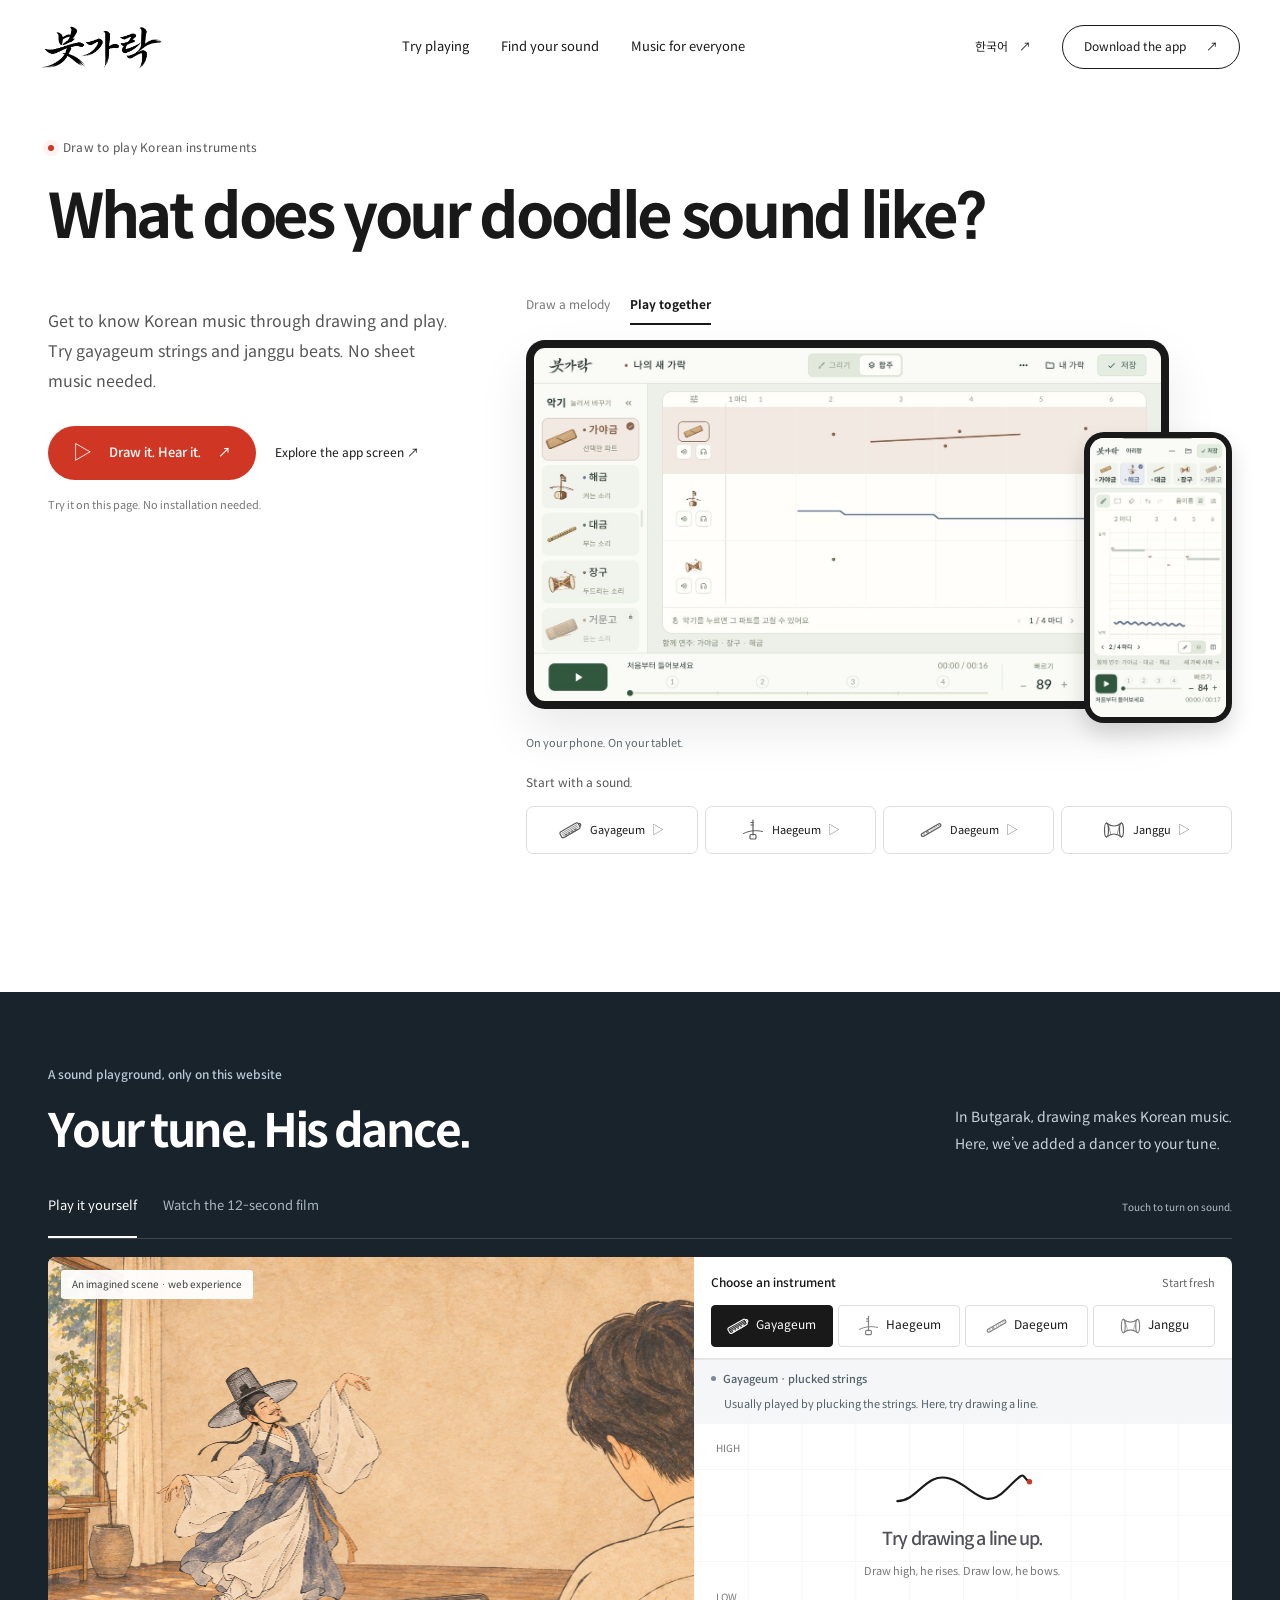
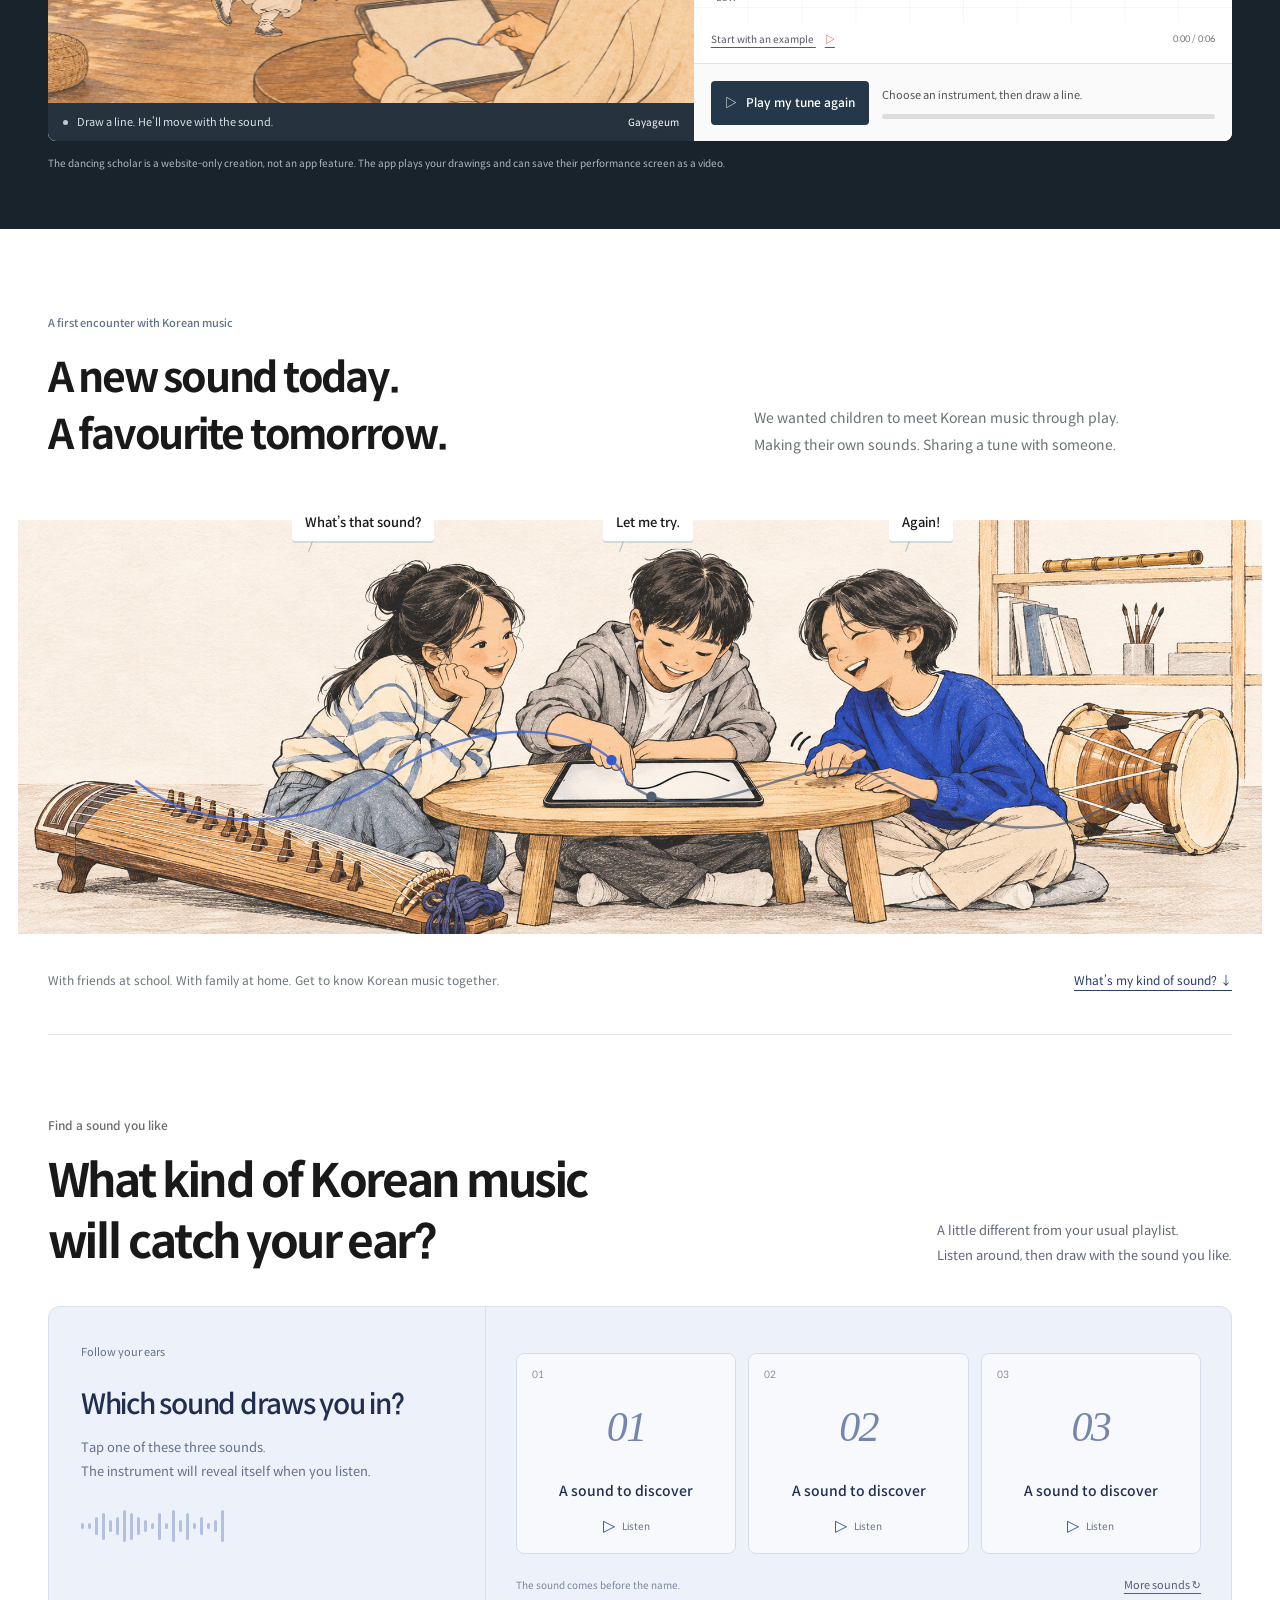
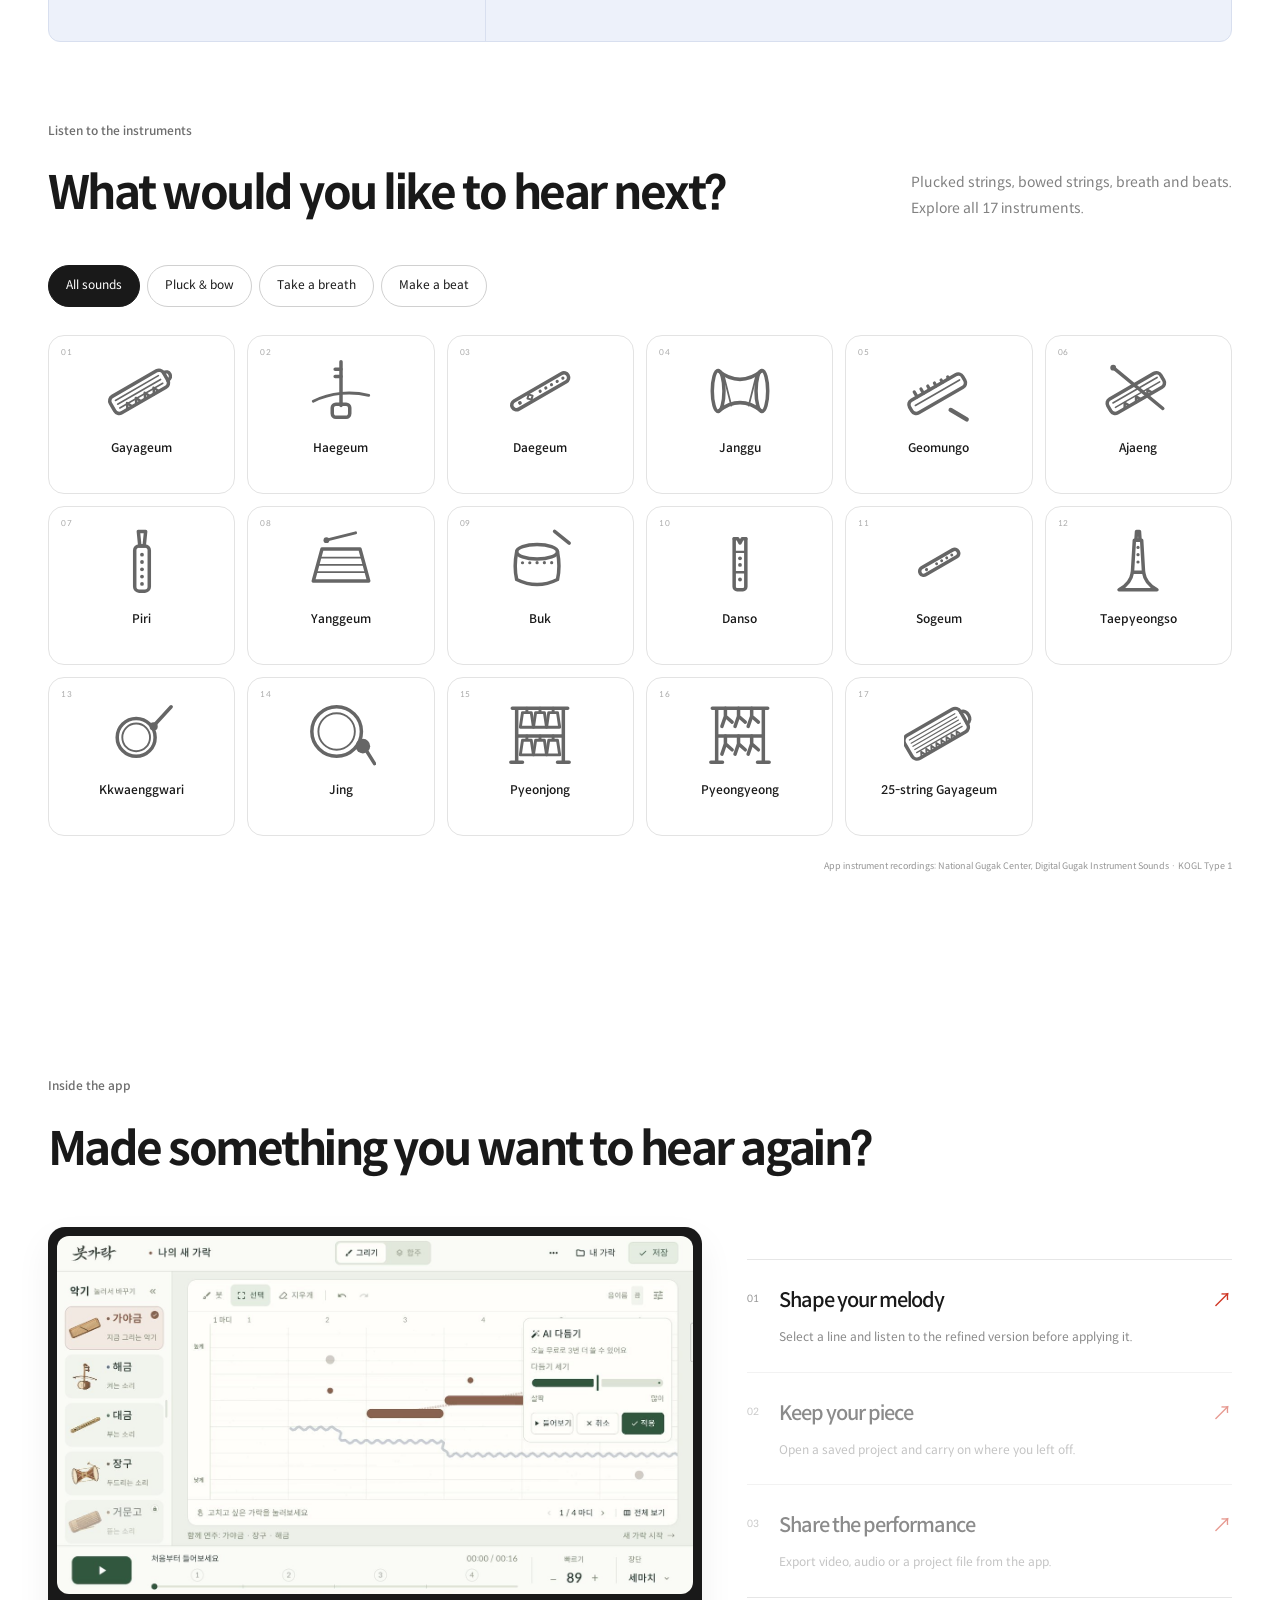
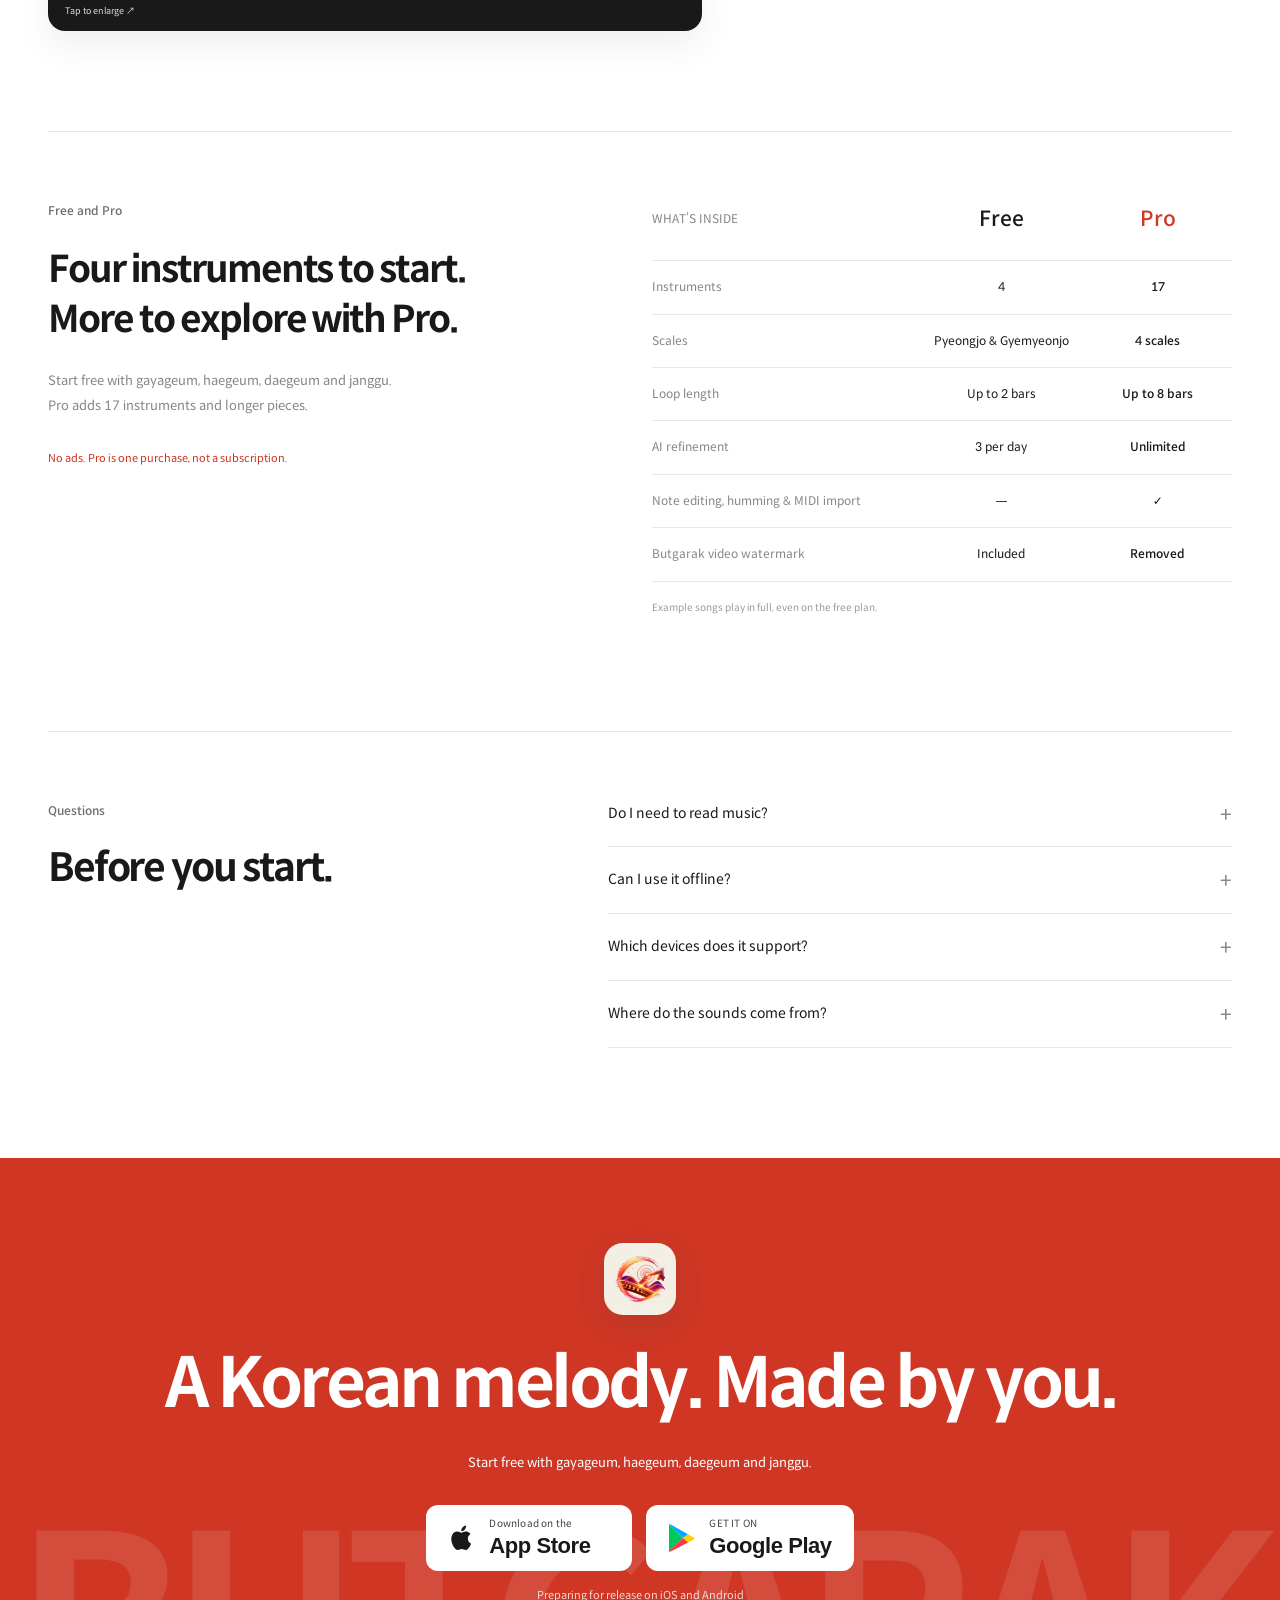
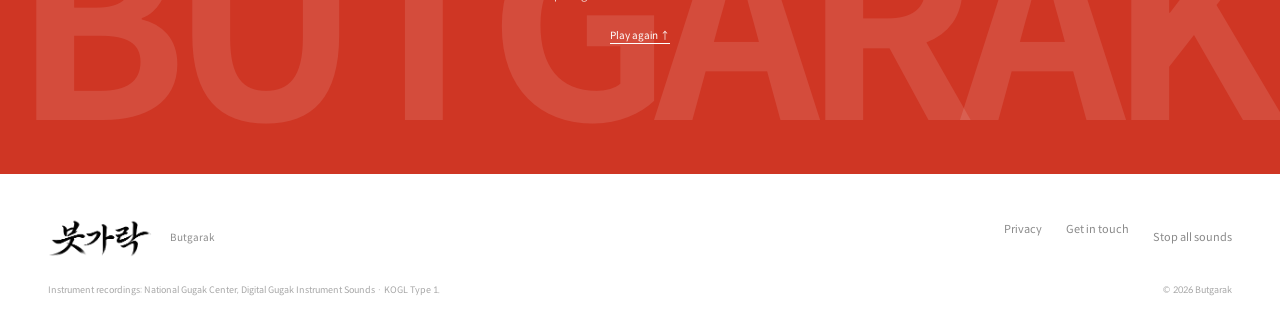
==== commit 25701da7: "홈페이지 새 버전 적용 — 직접 그려 듣는 체험·악기 소리 찾기·앱 소개 개인정보처리방침(privacy/)과 Workers 설정은 그대로 유지.  Co-Authored-By: Cl" ====
--- a/index.html
+++ b/index.html
@@ -1,396 +1,55 @@
-<!DOCTYPE html>
-<html lang="ko">
-<head>
-<meta charset="utf-8">
-<meta name="viewport" content="width=device-width, initial-scale=1">
-<title>붓가락 — 그리면 국악이 되는 그림 악기</title>
-<meta name="description" content="손가락으로 선을 그으면 가야금·해금·대금·장구가 연주합니다. 악보를 몰라도 괜찮은 국악 그림 악기 앱, 붓가락.">
-<meta property="og:title" content="붓가락 — 그리면 국악이 되는 그림 악기">
-<meta property="og:description" content="손가락으로 선을 그으면 국악기가 연주합니다. 국악기 17종, 광고 없음.">
-<meta property="og:type" content="website">
-<meta property="og:url" content="https://butgarak.com/">
-<meta property="og:image" content="https://butgarak.com/assets/og-image.png">
-<meta name="twitter:card" content="summary_large_image">
-<link rel="canonical" href="https://butgarak.com/">
-<link rel="icon" href="assets/app-icon-512.png">
-<link rel="preconnect" href="https://fonts.googleapis.com">
-<link href="https://fonts.googleapis.com/css2?family=Noto+Serif+KR:wght@500;700;900&family=Noto+Sans+KR:wght@400;500;700&display=swap" rel="stylesheet">
-<style>
-  :root { --paper:#f4efe4; --paper2:#ebe4d4; --ink:#1e1e1e; --muted:#5f5a52; --accent:#b8322a; --line:rgba(30,30,30,.12); }
-  * { box-sizing:border-box; }
-  html { scroll-behavior:smooth; }
-  body { margin:0; background:var(--paper); color:var(--ink); font:17px/1.7 "Noto Sans KR",-apple-system,"Apple SD Gothic Neo",sans-serif; word-break:keep-all; }
-  a { color:inherit; }
-  .wrap { max-width:1120px; margin:0 auto; padding:0 24px; }
-  h1,h2,h3 { font-family:"Noto Serif KR",serif; line-height:1.3; margin:0; }
-  h2 { font-size:clamp(28px,4vw,40px); font-weight:700; }
-  .eyebrow { color:var(--accent); font-weight:700; font-size:14px; letter-spacing:.08em; margin-bottom:10px; }
-  .lead { color:var(--muted); font-size:18px; margin:14px 0 0; }
-  section { padding:96px 0; }
-  section.alt { background:var(--paper2); }
-
-  /* 머리글 */
-  header { position:sticky; top:0; z-index:10; background:rgba(244,239,228,.88); backdrop-filter:blur(10px); border-bottom:1px solid var(--line); }
-  header .wrap { display:flex; align-items:center; gap:28px; height:64px; }
-  .brand { display:flex; align-items:center; gap:10px; text-decoration:none; font-family:"Noto Serif KR",serif; font-weight:900; font-size:22px; }
-  .brand img { width:34px; height:34px; border-radius:9px; }
-  nav { display:flex; gap:22px; margin-left:auto; font-size:15px; }
-  nav a { text-decoration:none; color:var(--muted); }
-  nav a:hover { color:var(--ink); }
-  .lang { font-size:13px; color:var(--muted); display:flex; gap:8px; }
-  .lang b { color:var(--ink); }
-  @media (max-width:860px) { nav { display:none; } .lang { margin-left:auto; } }
-
-  /* 첫 화면 */
-  .hero { padding:72px 0 88px; }
-  .hero .wrap { display:grid; grid-template-columns:1.05fr .95fr; gap:56px; align-items:center; }
-  .hero h1 { font-size:clamp(40px,6vw,68px); font-weight:900; letter-spacing:-.01em; }
-  .hero h1 em { font-style:normal; color:var(--accent); }
-  .hero .lead { font-size:20px; max-width:30em; }
-  .stores { display:flex; gap:12px; margin-top:32px; flex-wrap:wrap; }
-  .store { display:flex; align-items:center; gap:10px; background:var(--ink); color:#fff; text-decoration:none; border-radius:12px; padding:10px 18px 10px 14px; min-width:176px; }
-  .store svg { width:26px; height:26px; flex:none; }
-  .store small { display:block; font-size:11px; opacity:.75; line-height:1.2; }
-  .store span { font-weight:700; font-size:17px; line-height:1.2; }
-  .trust { display:flex; gap:18px; flex-wrap:wrap; margin-top:26px; font-size:14px; color:var(--muted); }
-  .trust span::before { content:"✓ "; color:var(--accent); font-weight:700; }
-  @media (max-width:900px) { .hero .wrap { grid-template-columns:1fr; } }
-
-  /* 기기 화면 모형 */
-  .device { position:relative; margin:0 auto; width:min(100%,420px); aspect-ratio:9/16.5; background:#111; border-radius:44px; padding:14px; box-shadow:0 30px 60px rgba(60,40,20,.25); }
-  .screen { position:relative; height:100%; border-radius:32px; background:var(--paper); overflow:hidden; display:flex; flex-direction:column; }
-  .screen .top { display:flex; justify-content:space-between; align-items:center; padding:18px 20px 6px; font-family:"Noto Serif KR",serif; font-weight:900; font-size:20px; }
-  .screen .top small { font:500 12px "Noto Sans KR"; color:var(--muted); }
-  .canvas { position:relative; flex:1; margin:6px 14px; border-radius:16px; background:#fbf8f1; border:1px solid var(--line); overflow:hidden; }
-  .canvas svg { position:absolute; inset:0; width:100%; height:100%; }
-  .playhead { position:absolute; top:0; bottom:0; width:2px; background:var(--accent); box-shadow:0 0 12px rgba(184,50,42,.6); }
-  .rail { display:grid; grid-template-columns:repeat(5,1fr); gap:6px; padding:8px 14px 10px; }
-  .rail .b { aspect-ratio:1/1.08; border-radius:12px; display:flex; flex-direction:column; align-items:center; justify-content:center; color:#fff; font-size:10.5px; font-weight:700; }
-  .rail .b img { width:62%; }
-  .rail .b.sel { outline:2px solid var(--ink); outline-offset:2px; }
-  .rail .add { border:1.5px dashed rgba(30,30,30,.35); color:var(--muted); background:none; font-weight:500; }
-  .transport { display:flex; justify-content:center; padding:4px 0 18px; }
-  .play { width:56px; height:56px; border-radius:50%; background:var(--accent); border:0; color:#fff; font-size:22px; cursor:pointer; }
-  .sound-btn { position:absolute; left:50%; bottom:-22px; transform:translateX(-50%); background:#fff; color:var(--ink); border:1px solid var(--line); border-radius:999px; padding:10px 18px; font:700 14px "Noto Sans KR"; cursor:pointer; box-shadow:0 8px 20px rgba(0,0,0,.12); white-space:nowrap; }
-  .sound-btn.on { background:var(--ink); color:#fff; }
-
-  /* 세 단계 */
-  .steps { display:grid; grid-template-columns:repeat(3,1fr); gap:20px; margin-top:44px; }
-  .step { background:#fff8; border:1px solid var(--line); border-radius:20px; padding:28px; }
-  .step .n { font-family:"Noto Serif KR",serif; font-size:40px; font-weight:900; color:var(--accent); line-height:1; }
-  .step h3 { font-size:22px; margin:14px 0 8px; }
-  .step p { margin:0; color:var(--muted); }
-  .step .viz { height:90px; margin-top:18px; border-radius:12px; background:#fbf8f1; border:1px solid var(--line); position:relative; overflow:hidden; }
-  @media (max-width:820px) { .steps { grid-template-columns:1fr; } }
-
-  /* 악기 */
-  .inst-grid { display:grid; grid-template-columns:repeat(auto-fill,minmax(118px,1fr)); gap:12px; margin-top:40px; }
-  .inst { position:relative; border:0; border-radius:18px; aspect-ratio:1/1.05; display:flex; flex-direction:column; align-items:center; justify-content:center; gap:4px; cursor:pointer; font:700 15px "Noto Sans KR"; transition:transform .12s; }
-  .inst:hover { transform:translateY(-3px); }
-  .inst:active, .inst.hit { transform:scale(.95); }
-  .inst img { width:56%; pointer-events:none; }
-  .inst .tag { position:absolute; top:8px; left:8px; font-size:10.5px; font-weight:700; padding:2px 7px; border-radius:999px; background:rgba(255,255,255,.9); color:var(--ink); }
-  .inst.dark-ic img { filter:invert(1) brightness(.12); }
-  .fam { display:flex; gap:10px; margin-top:22px; flex-wrap:wrap; }
-  .fam button { border:1px solid var(--line); background:none; border-radius:999px; padding:6px 16px; font:500 14px "Noto Sans KR"; cursor:pointer; color:var(--muted); }
-  .fam button.on { background:var(--ink); color:#fff; border-color:var(--ink); }
-
-  /* 기능 */
-  .features { display:grid; grid-template-columns:repeat(3,1fr); gap:20px; margin-top:44px; }
-  .feat { border-radius:20px; padding:28px; background:var(--paper); border:1px solid var(--line); }
-  .feat .ic { width:48px; height:48px; border-radius:14px; display:flex; align-items:center; justify-content:center; font-size:24px; background:#fff; border:1px solid var(--line); }
-  .feat h3 { font-size:20px; margin:16px 0 6px; display:flex; align-items:center; gap:8px; }
-  .feat p { margin:0; color:var(--muted); font-size:15.5px; }
-  .pro { font:700 11px "Noto Sans KR"; background:var(--accent); color:#fff; padding:2px 8px; border-radius:999px; }
-  @media (max-width:900px) { .features { grid-template-columns:1fr 1fr; } }
-  @media (max-width:600px) { .features { grid-template-columns:1fr; } }
-
-  /* 무료 · Pro */
-  .plans { display:grid; grid-template-columns:1fr 1fr; gap:20px; margin-top:44px; max-width:880px; }
-  .plan { border-radius:24px; padding:32px; background:#fff8; border:1px solid var(--line); }
-  .plan.p { background:var(--ink); color:var(--paper); border-color:var(--ink); }
-  .plan h3 { font-size:26px; }
-  .plan .price { margin:6px 0 18px; font-size:15px; opacity:.7; }
-  .plan ul { list-style:none; padding:0; margin:0; }
-  .plan li { padding:9px 0; border-top:1px solid currentColor; border-color:rgba(127,127,127,.25); display:flex; gap:10px; font-size:15.5px; }
-  .plan li::before { content:"✓"; color:var(--accent); font-weight:700; }
-  .plan.p li::before { color:#e9a39d; }
-  @media (max-width:720px) { .plans { grid-template-columns:1fr; } }
-
-  /* 교육 */
-  .edu { display:grid; grid-template-columns:1fr 1fr; gap:48px; align-items:center; }
-  .lesson { background:#fff8; border:1px solid var(--line); border-radius:18px; padding:20px 24px; margin-bottom:12px; }
-  .lesson b { display:block; font-size:17px; }
-  .lesson span { color:var(--muted); font-size:15px; }
-  .cta { display:inline-block; margin-top:22px; background:var(--accent); color:#fff; text-decoration:none; padding:13px 24px; border-radius:12px; font-weight:700; }
-  @media (max-width:860px) { .edu { grid-template-columns:1fr; } }
-
-  /* 자주 묻는 질문 */
-  details { border-top:1px solid var(--line); padding:18px 0; max-width:820px; }
-  details:last-of-type { border-bottom:1px solid var(--line); }
-  summary { cursor:pointer; font-weight:700; font-size:17.5px; list-style:none; display:flex; justify-content:space-between; }
-  summary::after { content:"+"; color:var(--accent); font-size:22px; line-height:1; }
-  details[open] summary::after { content:"−"; }
-  details p { color:var(--muted); margin:10px 0 0; }
-
-  /* 바닥글 */
-  .final { text-align:center; padding:100px 0; background:var(--ink); color:var(--paper); }
-  .final h2 { font-size:clamp(30px,4.5vw,46px); }
-  .final .stores { justify-content:center; }
-  .final .store { background:var(--paper); color:var(--ink); }
-  footer { padding:40px 0 56px; font-size:14px; color:var(--muted); }
-  footer .wrap { display:flex; flex-wrap:wrap; gap:14px 32px; justify-content:space-between; }
-  footer a { color:var(--muted); }
-  .draft { position:fixed; right:14px; bottom:14px; z-index:20; background:#fff; border:1px solid var(--line); border-radius:10px; padding:8px 12px; font-size:12.5px; color:var(--muted); box-shadow:0 6px 16px rgba(0,0,0,.08); }
-</style>
-</head>
-<body>
-
-<header>
-  <div class="wrap">
-    <a class="brand" href="#top"><img src="assets/app-icon-512.png" alt="">붓가락</a>
-    <nav>
-      <a href="#how">사용법</a><a href="#instruments">악기</a><a href="#features">기능</a>
-      <a href="#pro">무료·Pro</a><a href="#edu">교육</a><a href="#faq">자주 묻는 질문</a>
-    </nav>
-    <div class="lang"><b>한국어</b><span>English</span><span>日本語</span></div>
-  </div>
-</header>
-
-<main id="top">
-<section class="hero">
-  <div class="wrap">
-    <div>
-      <div class="eyebrow">국악 그림 악기 앱</div>
-      <h1>그리면 <em>국악</em>이<br>되는 그림 악기</h1>
-      <p class="lead">손가락으로 선을 그으면 가야금·해금·대금·장구가 연주합니다.<br>악보를 몰라도 괜찮아요. 선 하나가 가락이 됩니다.</p>
-      <div class="stores">
-        <a class="store" href="#download"><svg viewBox="0 0 24 24" fill="currentColor"><path d="M16.4 12.6c0-2.4 2-3.6 2.1-3.7-1.1-1.7-2.9-1.9-3.5-1.9-1.5-.2-2.9.9-3.7.9-.8 0-1.9-.9-3.2-.8-1.6 0-3.1 1-4 2.4-1.7 3-.4 7.4 1.2 9.8.8 1.2 1.8 2.5 3 2.4 1.2 0 1.7-.8 3.1-.8s1.9.8 3.2.8 2.1-1.2 2.9-2.4c.9-1.3 1.3-2.7 1.3-2.7s-2.4-1-2.4-4zM14.1 5.5c.7-.8 1.1-1.9 1-3-1 0-2.1.7-2.8 1.5-.6.7-1.2 1.8-1 2.9 1 .1 2.1-.6 2.8-1.4z"/></svg><div><small>Download on the</small><span>App Store</span></div></a>
-        <a class="store" href="#download"><svg viewBox="0 0 24 24"><path d="M3.6 2.3 13.4 12l-9.8 9.7c-.4-.2-.6-.6-.6-1.1V3.4c0-.5.2-.9.6-1.1z" fill="#34a853"/><path d="m16.8 8.6-3.4 3.4-9.8-9.7c.2-.1.6-.1.9.1z" fill="#fbbc04"/><path d="m16.8 15.4-12.3 6.2c-.3.2-.7.2-.9.1l9.8-9.7z" fill="#ea4335"/><path d="m20.6 13.3-3.8 2.1-3.4-3.4 3.4-3.4 3.8 2.1c.9.5.9 2.1 0 2.6z" fill="#4285f4"/></svg><div><small>GET IT ON</small><span>Google Play</span></div></a>
-      </div>
-      <div class="trust"><span>광고 없음</span><span>회원가입 없음</span><span>인터넷 없이 동작</span><span>국립국악원 실제 음원</span></div>
-    </div>
-    <div style="position:relative">
-      <div class="device">
-        <div class="screen">
-          <div class="top">붓가락 <small>평조 · 세마치</small></div>
-          <div class="canvas" id="demoCanvas"><svg id="demoSvg" preserveAspectRatio="none"></svg><div class="playhead" id="playhead"></div></div>
-          <div class="rail" id="demoRail"></div>
-          <div class="transport"><button class="play" aria-label="재생">❚❚</button></div>
-        </div>
-      </div>
-      <button class="sound-btn" id="soundBtn">🔇 소리 켜고 듣기</button>
-    </div>
-  </div>
-</section>
-
-<section class="alt" id="how">
-  <div class="wrap">
-    <div class="eyebrow">사용법</div>
-    <h2>그리고, 듣고, 나누세요</h2>
-    <p class="lead">세 단계면 나만의 국악 한 곡이 완성됩니다.</p>
-    <div class="steps">
-      <div class="step"><div class="n">1</div><h3>그리기</h3><p>위아래 높이가 음높이, 색이 악기입니다. 아무렇게나 그려도 잘 어울리는 국악 5음 음계를 씁니다.</p>
-        <div class="viz"><svg viewBox="0 0 300 90" width="100%" height="100%"><path d="M20 70 C60 20, 90 20, 120 50 S190 80, 220 30 S270 20, 285 40" fill="none" stroke="#D9482B" stroke-width="7" stroke-linecap="round"/></svg></div></div>
-      <div class="step"><div class="n">2</div><h3>듣기</h3><p>재생선이 왼쪽에서 오른쪽으로 지나가며 선을 연주합니다. 장구 장단을 얹어 반주도 더해 보세요.</p>
-        <div class="viz"><svg viewBox="0 0 300 90" width="100%" height="100%"><path d="M20 60 H140" stroke="#1F8A7A" stroke-width="7" stroke-linecap="round"/><path d="M150 35 H280" stroke="#2E4A9E" stroke-width="7" stroke-linecap="round"/><rect x="128" y="0" width="3" height="90" fill="#b8322a"/></svg></div></div>
-      <div class="step"><div class="n">3</div><h3>나누기</h3><p>완성한 작품을 세로·정사각 영상이나 오디오로 내보내 친구와 SNS에 공유하세요.</p>
-        <div class="viz" style="display:flex;align-items:center;justify-content:center;gap:12px;font-size:13px;color:var(--muted)"><span style="border:1px solid var(--line);border-radius:6px;padding:14px 8px;background:#fff">9:16</span><span style="border:1px solid var(--line);border-radius:6px;padding:10px 14px;background:#fff">1:1</span><span style="border:1px solid var(--line);border-radius:6px;padding:10px 14px;background:#fff">♪ 오디오</span></div></div>
-    </div>
-  </div>
-</section>
-
-<section id="instruments">
-  <div class="wrap">
-    <div class="eyebrow">국악기 17종</div>
-    <h2>눌러서 소리를 들어 보세요</h2>
-    <p class="lead">국립국악원이 녹음한 실제 국악기 소리로 연주합니다. 가야금·해금·대금·장구는 무료입니다.</p>
-    <div class="fam" id="fam"><button class="on" data-f="all">전체</button><button data-f="string">현악기</button><button data-f="wind">관악기</button><button data-f="perc">타악기</button></div>
-    <div class="inst-grid" id="instGrid"></div>
-  </div>
-</section>
-
-<section class="alt" id="features">
-  <div class="wrap">
-    <div class="eyebrow">기능</div>
-    <h2>그림 한 장으로 즐기는 국악</h2>
-    <div class="features">
-      <div class="feat"><div class="ic">🎼</div><h3>국악 음계</h3><p>평조와 계면조로 그리면 어떤 선이든 국악 가락이 됩니다. 장조·단조 5음 음계도 고를 수 있어요.</p></div>
-      <div class="feat"><div class="ic">🥁</div><h3>장단 반주</h3><p>세마치·굿거리·자진모리 장단을 고르면 장구 반주가 박자를 잡아 줍니다.</p></div>
-      <div class="feat"><div class="ic">🎬</div><h3>영상·오디오 내보내기</h3><p>재생선이 지나가는 모습을 그대로 영상으로 저장합니다. 세로형과 정사각형 모두 지원합니다.</p></div>
-      <div class="feat"><div class="ic">🎤</div><h3>흥얼거려서 그리기 <span class="pro">Pro</span></h3><p>콧노래를 부르면 음높이를 알아듣고 그림 악보로 바꿔 줍니다. 녹음은 기기 안에서만 처리됩니다.</p></div>
-      <div class="feat"><div class="ic">🎹</div><h3>MIDI 가져오기 <span class="pro">Pro</span></h3><p>좋아하는 곡의 MIDI 파일을 불러오면 국악 음계와 국악기로 다시 그려 줍니다.</p></div>
-      <div class="feat"><div class="ic">📚</div><h3>예제 14곡</h3><p>쉬움·보통·어려움 단계별 예제로 국악기의 어울림을 바로 들어 볼 수 있습니다.</p></div>
-    </div>
-  </div>
-</section>
-
-<section id="pro">
-  <div class="wrap">
-    <div class="eyebrow">무료 · Pro</div>
-    <h2>무료로 시작하고, 한 번 결제로 전부</h2>
-    <p class="lead">구독이 아닙니다. Pro는 한 번만 결제하면 계속 쓸 수 있습니다.</p>
-    <div class="plans">
-      <div class="plan"><h3>무료</h3><div class="price">0원</div>
-        <ul><li>가야금·해금·대금·장구 4종</li><li>평조·계면조 음계, 장단 반주</li><li>2마디 길이로 작곡</li><li>영상·오디오 내보내기 (워터마크 포함)</li><li>예제 14곡 전곡 감상</li></ul></div>
-      <div class="plan p"><h3>붓가락 Pro</h3><div class="price">1회 결제 · 가격은 출시 때 공개</div>
-        <ul><li>국악기 17종 전부 (거문고·아쟁·피리·태평소·편종 등 13종 추가)</li><li>장조·단조 5음 음계 추가</li><li>8마디까지 길게 작곡</li><li>워터마크 없는 내보내기</li><li>흥얼거려서 그리기 · MIDI 가져오기</li></ul></div>
-    </div>
-  </div>
-</section>
-
-<section class="alt" id="edu">
-  <div class="wrap edu">
-    <div>
-      <div class="eyebrow">교육 활용</div>
-      <h2>국악 수업이<br>놀이가 됩니다</h2>
-      <p class="lead">악보를 읽지 못해도 그림으로 국악의 음계와 장단을 체험합니다. 태블릿 한 대로 바로 시작할 수 있고, 인터넷이 없어도 동작합니다.</p>
-      <a class="cta" href="#contact">단체·수업 활용 문의</a>
-    </div>
-    <div>
-      <div class="lesson"><b>① 평조와 계면조 비교하기</b><span>같은 그림을 두 음계로 들어 보고 느낌의 차이를 말해 봅니다.</span></div>
-      <div class="lesson"><b>② 장단에 맞춰 그리기</b><span>세마치·굿거리 장단을 듣고 박에 맞춰 점과 선을 그립니다.</span></div>
-      <div class="lesson"><b>③ 모둠 합주 영상 만들기</b><span>악기를 나눠 그린 뒤 영상으로 내보내 발표합니다.</span></div>
-    </div>
-  </div>
-</section>
-
-<section id="faq">
-  <div class="wrap">
-    <div class="eyebrow">자주 묻는 질문</div>
-    <h2 style="margin-bottom:28px">궁금한 점</h2>
-    <details><summary>무료로 쓸 수 있나요?</summary><p>네. 가야금·해금·대금·장구 4종과 기본 음계·장단, 내보내기를 무료로 쓸 수 있습니다. 나머지 악기와 긴 작곡, 흥얼거리기 등은 Pro(1회 결제)에서 열립니다.</p></details>
-    <details><summary>인터넷이 꼭 필요한가요?</summary><p>아니요. 모든 기능이 기기 안에서 동작합니다. Pro 구매와 복원 때만 스토어와 통신합니다.</p></details>
-    <details><summary>개인정보를 수집하나요?</summary><p>수집하지 않습니다. 회원가입·광고·분석 도구가 없고, 흥얼거리기 녹음도 저장하거나 보내지 않습니다. <a href="privacy/">개인정보처리방침</a></p></details>
-    <details><summary>아이폰과 안드로이드에서 모두 되나요?</summary><p>네. 아이폰·아이패드와 안드로이드 폰·태블릿을 지원합니다. Pro는 각 스토어에서 따로 구매합니다.</p></details>
-    <details><summary>악기 소리는 어디서 왔나요?</summary><p>국립국악원 「국악기 디지털 음원」(공공누리 제1유형)을 사용합니다.</p></details>
-  </div>
-</section>
-
-<section class="final" id="download">
-  <div class="wrap">
-    <h2>오늘, 첫 가락을 그려 보세요</h2>
-    <p class="lead" style="color:#cfc8ba">무료로 내려받고 바로 시작할 수 있습니다.</p>
-    <div class="stores">
-      <a class="store" href="#download"><svg viewBox="0 0 24 24" fill="currentColor"><path d="M16.4 12.6c0-2.4 2-3.6 2.1-3.7-1.1-1.7-2.9-1.9-3.5-1.9-1.5-.2-2.9.9-3.7.9-.8 0-1.9-.9-3.2-.8-1.6 0-3.1 1-4 2.4-1.7 3-.4 7.4 1.2 9.8.8 1.2 1.8 2.5 3 2.4 1.2 0 1.7-.8 3.1-.8s1.9.8 3.2.8 2.1-1.2 2.9-2.4c.9-1.3 1.3-2.7 1.3-2.7s-2.4-1-2.4-4zM14.1 5.5c.7-.8 1.1-1.9 1-3-1 0-2.1.7-2.8 1.5-.6.7-1.2 1.8-1 2.9 1 .1 2.1-.6 2.8-1.4z"/></svg><div><small>Download on the</small><span>App Store</span></div></a>
-      <a class="store" href="#download"><svg viewBox="0 0 24 24"><path d="M3.6 2.3 13.4 12l-9.8 9.7c-.4-.2-.6-.6-.6-1.1V3.4c0-.5.2-.9.6-1.1z" fill="#34a853"/><path d="m16.8 8.6-3.4 3.4-9.8-9.7c.2-.1.6-.1.9.1z" fill="#fbbc04"/><path d="m16.8 15.4-12.3 6.2c-.3.2-.7.2-.9.1l9.8-9.7z" fill="#ea4335"/><path d="m20.6 13.3-3.8 2.1-3.4-3.4 3.4-3.4 3.8 2.1c.9.5.9 2.1 0 2.6z" fill="#4285f4"/></svg><div><small>GET IT ON</small><span>Google Play</span></div></a>
-    </div>
-  </div>
-</section>
-</main>
-
-<footer id="contact">
-  <div class="wrap">
-    <div><b style="color:var(--ink)">붓가락 Butgarak</b><br>문의: longbird3g@gmail.com</div>
-    <div><a href="privacy/">개인정보처리방침</a> · <a href="#faq">자주 묻는 질문</a> · <a href="mailto:longbird3g@gmail.com">문의</a></div>
-    <div style="flex-basis:100%">악기 음원: 국립국악원 「국악기 디지털 음원」, 공공누리 제1유형(출처표시). © 2026 붓가락</div>
-  </div>
-</footer>
-
-<div class="draft">시안 · 스토어 버튼과 화면은 출시 전 교체</div>
-
-<script>
-const INST = [
-  ['gayageum','가야금','D9482B','string',1],['haegeum','해금','2E4A9E','string',1],['daegeum','대금','1F8A7A','wind',1],['janggu','장구','1E1E1E','perc',1],
-  ['geomungo','거문고','8A5A2C','string'],['ajaeng','아쟁','7D3C8E','string'],['piri','피리','E08A2C','wind'],['yanggeum','양금','2FA8B5','string'],
-  ['buk','북','6E3B36','perc'],['danso','단소','4F7F3A','wind'],['sogeum','소금','4A8FD0','wind'],['taepyeongso','태평소','9C2A4A','wind'],
-  ['kkwaenggwari','꽹과리','C9A227','perc'],['jing','징','55607A','perc'],['pyeonjong','편종','7B6A2E','perc'],['pyeongyeong','편경','6B8E9E','perc'],
-  ['gayageum25','25현가야금','E0608A','string'],
-];
-const DARK_IC = new Set(['piri','yanggeum','kkwaenggwari']);   // 흰 그림 대비 3:1 미만 → 먹색 그림(앱과 같은 규칙)
-
-// ── 소리: 앱 음원에서 잘라낸 짧은 클립. Web Audio로 음높이(재생 속도)를 바꿔 가락을 만든다.
-let ctx = null; const buf = {};
-async function ensureAudio(){
-  if (ctx) return ctx;
-  ctx = new (window.AudioContext || window.webkitAudioContext)();
-  await Promise.all(INST.map(async ([id]) => {
-    try {
-      const a = await (await fetch(`assets/sounds/${id}.m4a`)).arrayBuffer();
-      buf[id] = await ctx.decodeAudioData(a);
-    } catch(e) {}
-  }));
-  return ctx;
-}
-function play(id, rate=1, gain=0.8){
-  if (!ctx || !buf[id]) return;
-  const s = ctx.createBufferSource(), g = ctx.createGain();
-  s.buffer = buf[id]; s.playbackRate.value = rate; g.gain.value = gain;
-  s.connect(g).connect(ctx.destination); s.start();
-}
-
-// ── 악기 격자
-const grid = document.getElementById('instGrid');
-INST.forEach(([id,name,c,fam,free]) => {
-  const b = document.createElement('button');
-  b.className = 'inst' + (DARK_IC.has(id) ? ' dark-ic' : ''); b.dataset.f = fam;
-  b.style.background = '#'+c; b.style.color = DARK_IC.has(id) ? '#1e1e1e' : '#fff';
-  b.innerHTML = `${free ? '<span class="tag">무료</span>' : ''}<img src="assets/instruments/${id}.svg" alt="">${name}`;
-  b.addEventListener('click', async () => {
-    await ensureAudio(); if (ctx.state === 'suspended') await ctx.resume();
-    play(id); b.classList.add('hit'); setTimeout(() => b.classList.remove('hit'), 140);
-  });
-  grid.appendChild(b);
-});
-document.getElementById('fam').addEventListener('click', e => {
-  const t = e.target.closest('button'); if (!t) return;
-  document.querySelectorAll('#fam button').forEach(x => x.classList.toggle('on', x === t));
-  grid.querySelectorAll('.inst').forEach(x => x.style.display = (t.dataset.f === 'all' || x.dataset.f === t.dataset.f) ? '' : 'none');
-});
-
-// ── 첫 화면 기기 모형: 그림 악보 + 재생선(16칸 × 2마디, 루프)
-const rail = document.getElementById('demoRail');
-['gayageum','haegeum','daegeum','janggu','geomungo'].forEach((id,i) => {
-  const [,name,c] = INST.find(x => x[0] === id);
-  rail.insertAdjacentHTML('beforeend', `<div class="b${i===0?' sel':''}" style="background:#${c}"><img src="assets/instruments/${id}.svg" alt="">${name}</div>`);
-});
-rail.insertAdjacentHTML('beforeend', '<div class="b add" style="grid-column:span 5;aspect-ratio:auto;padding:6px;flex-direction:row;gap:6px">＋ 악기 추가</div>');
-
-// 평조 5음(황태중임남) 비율 · 두 옥타브
-const DEG = [1, 9/8, 4/3, 3/2, 27/16, 2, 9/4, 8/3, 3, 27/8];
-const STEPS = 32, LOOP = 6.4;   // 32칸 = 6.4초
-const NOTES = [];   // {s: 칸, id, d: 음도(0~9), len}
-[[0,4],[2,5],[4,6],[6,5],[8,7],[10,6],[12,5],[14,4],[16,3],[18,4],[20,5],[22,7],[24,8],[26,7],[28,6],[30,5]]
-  .forEach(([s,d]) => NOTES.push({s, id:'gayageum', d, len:1}));
-[[0,2,8],[8,1,8],[16,0,8],[24,2,8]].forEach(([s,d,len]) => NOTES.push({s, id:'daegeum', d, len}));
-[0,3,6,8,11,14,16,19,22,24,27,30].forEach(s => NOTES.push({s, id:'janggu', d:(s%8===0)?-1:-2, len:1}));
-
-const svg = document.getElementById('demoSvg');
-svg.setAttribute('viewBox', '0 0 320 400');
-const X = s => 8 + s / STEPS * 304, Y = d => d < 0 ? (d === -1 ? 372 : 352) : 320 - d * 30;
-let html = '';
-// 대금: 긴 붓선
-NOTES.filter(n => n.id === 'daegeum').forEach(n => html += `<path d="M${X(n.s)} ${Y(n.d)+4} Q${X(n.s+n.len/2)} ${Y(n.d)-6} ${X(n.s+n.len)-6} ${Y(n.d)}" stroke="#1F8A7A" stroke-width="9" stroke-linecap="round" fill="none" opacity=".85"/>`);
-// 가야금: 이어진 선 + 뜯는 점
-const g = NOTES.filter(n => n.id === 'gayageum');
-html += `<path d="${g.map((n,i) => (i ? 'L' : 'M') + X(n.s) + ' ' + Y(n.d)).join(' ')}" stroke="#D9482B" stroke-width="6" stroke-linecap="round" stroke-linejoin="round" fill="none" opacity=".9"/>`;
-g.forEach(n => html += `<circle cx="${X(n.s)}" cy="${Y(n.d)}" r="5.5" fill="#D9482B"/>`);
-// 장구: 덕(위)·쿵(아래) 점
-NOTES.filter(n => n.id === 'janggu').forEach(n => html += `<circle cx="${X(n.s)}" cy="${Y(n.d)}" r="${n.d === -1 ? 8 : 5}" fill="#1E1E1E"/>`);
-svg.innerHTML = html;
-
-const ph = document.getElementById('playhead'), canvasEl = document.getElementById('demoCanvas');
-let soundOn = false, lastStep = -1, t0 = performance.now();
-function frame(now){
-  const ph01 = ((now - t0) / 1000 % LOOP) / LOOP;
-  ph.style.left = (8 + ph01 * 304) / 320 * canvasEl.clientWidth + 'px';
-  const step = Math.floor(ph01 * STEPS);
-  if (step !== lastStep) {
-    lastStep = step;
-    if (soundOn) NOTES.filter(n => n.s === step).forEach(n =>
-      n.id === 'janggu' ? play('janggu', n.d === -1 ? 0.8 : 1.1, 0.55)
-                        : play(n.id, DEG[n.d] / DEG[4], n.id === 'daegeum' ? 0.45 : 0.75));
-  }
-  requestAnimationFrame(frame);
-}
-requestAnimationFrame(frame);
-
-document.getElementById('soundBtn').addEventListener('click', async e => {
-  await ensureAudio(); if (ctx.state === 'suspended') await ctx.resume();
-  soundOn = !soundOn;
-  e.currentTarget.classList.toggle('on', soundOn);
-  e.currentTarget.textContent = soundOn ? '🔊 소리 끄기' : '🔇 소리 켜고 듣기';
-});
-</script>
-</body>
-</html>
+<!doctype html>
+<html lang="ko"><head><meta charset="utf-8"><meta name="viewport" content="width=device-width,initial-scale=1"><meta name="theme-color" content="#ffffff"><title>붓가락 — 내 그림은 어떤 소리가 날까?</title><meta name="description" content="쓱 그린 선이 가야금과 장구의 소리로. 그리며 연주하고, 나만의 국악 루프를 영상으로 나눠보세요."><meta property="og:title" content="붓가락 — 내 그림은 어떤 소리가 날까?"><meta property="og:description" content="Draw a little. Hear something new. A playful way into Korean music."><meta property="og:type" content="website"><meta property="og:image" content="assets/app-icon.png"><link rel="icon" href="assets/app-icon.png"><link rel="stylesheet" href="site.css"><link rel="stylesheet" href="experience.css"><link rel="stylesheet" href="discovery.css"><link rel="stylesheet" href="painting.css"><link rel="stylesheet" href="journey.css"><link rel="stylesheet" href="devices.css"></head>
+<body><a class="skip" href="#play">체험으로 건너뛰기</a><div class="scroll-progress" aria-hidden="true"></div>
+<header class="site-header"><a class="brand" href="#top" aria-label="붓가락 Butgarak"><img class="brand-wordmark" src="assets/butgarak-wordmark.png" width="150" height="50" alt="붓가락"></a><nav aria-label="Main navigation"><a href="#play" data-i18n="navPlay">직접 연주하기</a><a href="#sounds" data-i18n="navSounds">취향의 소리</a><a href="#together" data-i18n="navShare">국악과 가까이</a></nav><div class="header-actions"><button id="language" aria-label="Switch to English">EN <span>↗</span></button><a class="small-cta" href="#download" data-i18n="navGet">앱 다운로드 <span>↗</span></a></div></header>
+<main id="top">
+<section class="hero shell"><div class="hero-title"><div class="eyebrow"><span class="live-dot"></span><span data-i18n="eyebrow">그림으로 연주하는 국악 앱, 붓가락</span></div><h1><span data-i18n="hero1">내 그림은</span> <span class="accent-word" data-i18n="hero2">어떤 소리가 날까?</span></h1></div><div class="hero-message"><p class="hero-lead" data-i18n="heroBody">손으로 그리고, 소리로 놀며 국악과 친해져요.<br>가야금도 장구도, 악보를 몰라도 직접 연주할 수 있어요.</p><div class="hero-actions"><a class="pill primary" href="#play"><span class="play-icon">▷</span><span data-i18n="heroCta">직접 그려서 들어보기</span><span>↗</span></a><button class="text-button" data-open="implemented/ensemble.jpg" data-i18n="heroSecondary">앱 화면 크게 보기 ↗</button></div><div class="hero-note"><span data-i18n="heroNote">설치 없이, 이 페이지에서 바로 체험해요.</span></div></div>
+<div class="hero-stage" aria-label="붓가락 앱 미리보기"><div class="preview-heading"><div class="preview-tabs" role="group" aria-label="앱 화면 미리보기"><button data-preview="draw" aria-pressed="false" data-i18n="previewDraw">그리기</button><button data-preview="ensemble" aria-pressed="true" data-i18n="previewEnsemble">함께 연주하기</button></div></div><div class="device-pair"><button class="tablet" data-open="implemented/ensemble.jpg" aria-label="앱 화면 확대"><span class="implemented-viewport"><img id="hero-app-image" src="assets/implemented/ensemble.jpg" alt="여러 악기를 함께 연주하는 붓가락 실제 합주 화면" width="1366" height="1024" fetchpriority="high"></span></button><button class="hero-phone" data-open="implemented/mobile-draw.jpg" aria-label="휴대폰 앱 화면 크게 보기"><span class="hero-phone-screen"><img src="assets/implemented/mobile-draw.jpg" alt="휴대폰에서 해금 가락을 그리는 붓가락 실제 앱 화면" width="600" height="1230"></span></button></div><p class="devices-note" data-i18n="devicesNote">휴대폰에서도, 태블릿에서도.</p><div class="hero-sampler"><span data-i18n="samplePrompt">먼저 소리만 들어볼까요?</span><div class="hero-sounds" role="group" aria-label="악기 소리 미리듣기"><button id="hero-sound" data-hero-inst="gayageum" aria-label="가야금 소리 듣기"><img src="assets/icons/gayageum.svg" alt=""><span>가야금</span><i aria-hidden="true">▷</i></button><button data-hero-inst="haegeum" aria-label="해금 소리 듣기"><img src="assets/icons/haegeum.svg" alt=""><span>해금</span><i aria-hidden="true">▷</i></button><button data-hero-inst="daegeum" aria-label="대금 소리 듣기"><img src="assets/icons/daegeum.svg" alt=""><span>대금</span><i aria-hidden="true">▷</i></button><button data-hero-inst="janggu" aria-label="장구 소리 듣기"><img src="assets/icons/janggu.svg" alt=""><span>장구</span><i aria-hidden="true">▷</i></button></div><span id="sample-status" role="status"></span></div></div></section>
+
+<section id="play" class="play-section unified-play"><div class="shell">
+  <div class="play-heading"><div><span class="section-index" data-i18n="sectionPlay">홈페이지에서만 즐기는 소리 놀이</span><h2 data-i18n="playTitle">내 가락에, 한바탕.</h2></div><p data-i18n="playBody">붓가락에서는 선을 그려 국악을 연주해요.<br> 여기서는 그 소리에 선비의 춤을 더했어요.</p></div>
+  <div id="share" class="painting-switch" role="group" aria-label="그림 속 연주 방식"><button data-painting-mode="live" aria-pressed="true" data-i18n="liveMode">직접 연주하기</button><button data-painting-mode="film" aria-pressed="false" data-i18n="filmMode">12초 영상 보기</button><span data-i18n="playEyebrow">터치하면 소리가 켜져요.</span></div>
+  <div class="playground unified-stage">
+    <div id="painting-live"><div class="painting-frame" id="painting-frame"><span class="stage-label" data-i18n="stageLabel">상상 속 한바탕 · 웹 체험</span><img id="painting-poster" src="assets/room-dance-poster.jpg" loading="lazy" alt="태블릿으로 연주하는 현대인 뒤에서 선비가 춤추는 한지 그림" width="1672" height="941"><canvas id="living-painting" hidden aria-label="내 가락의 음이 날 때 어깨와 소매가 움직이는 선비"></canvas></div><div class="scene-caption"><span class="scene-light" aria-hidden="true"></span><span id="painting-status" role="status">선을 따라 움직일 준비가 됐어요.</span><span id="painting-now"></span></div></div>
+    <div id="drawing-controls"><div class="demo-toolbar"><span class="choose-label" data-i18n="chooseInst">악기 고르기</span><div id="demo-instruments" role="group" aria-label="미니 체험 악기 선택"></div><button id="clear-drawing" class="clear-button" data-i18n="clear">지우고 다시</button></div><div class="instrument-learning" aria-live="polite"><i class="learning-signal" aria-hidden="true"></i><strong id="learning-instrument-name">가야금 · 뜯는 소리</strong><p id="learning-instrument-fact">손가락으로 줄을 뜯는 악기예요. 여기서는 선을 그어 연주해보세요.</p></div><div class="draw-area"><canvas id="draw-canvas" aria-label="선을 그려 소리를 체험하는 공간"></canvas><div id="draw-hint"><svg class="gesture-path" viewBox="0 0 270 90" aria-hidden="true"><path d="M12 66C50 66 65 11 109 24S172 88 214 45S241 22 258 30"/><circle cx="258" cy="30" r="5"/></svg><strong data-i18n="drawHint">선을 올려볼까요?</strong><small data-i18n="drawHint2">높이 그리면 번쩍, 낮게 그리면 꾸벅</small></div><span class="high-note" data-i18n="high">높게</span><span class="low-note" data-i18n="low">낮게</span></div><div class="example-row"><button id="try-example" data-i18n="tryExample">예제로 먼저 보기 <span>▷</span></button><span id="draw-count" role="status"></span><span id="demo-clock" aria-hidden="true">0:00 / 0:06</span></div><div class="demo-footer"><button id="demo-play" class="pill primary"><span>▷</span><span data-i18n="listenDrawing">내 가락 다시 듣기</span></button><div class="demo-time"><span id="demo-status" role="status" data-i18n="demoReady">악기를 고르고, 빈 곳에 선을 그려보세요.</span><div class="demo-progress"><i></i></div></div><span class="demo-tag" data-i18n="miniDemo">웹 미니 체험</span></div></div>
+  </div>
+  <div id="painting-film" hidden><div class="film-stage"><video id="brand-film" playsinline muted loop preload="none" poster="assets/room-dance-poster.jpg" aria-label="태블릿으로 가락을 그리는 현대인 뒤에서 선비가 춤추는 12초 일러스트 연출 영상"><source src="assets/room-dance-12s.mp4" type="video/mp4"></video></div><div class="film-controls"><button id="film-sound" aria-pressed="false"><span aria-hidden="true">♪</span><span data-i18n="filmSound">소리 켜고 보기</span></button><button id="film-pause" data-i18n="filmPause">재생</button><span class="film-label" data-i18n="filmLabel">붓가락 브랜드 영상 · 연출 예시</span><span class="film-duration">0:00 / 0:12</span></div></div>
+  <div class="experience-next" id="experience-next" hidden><div><strong data-i18n="afterPlayTitle">이번엔 어떤 소리가 끌리나요?</strong><p data-i18n="afterPlayBody">이름을 몰라도 괜찮아요. 다른 악기도 들어보세요.</p></div><a href="#discover" data-i18n="afterPlayCta">내 취향의 소리 찾기 ↓</a></div>
+  <p class="painting-note" data-i18n="paintingNote">선비의 춤은 홈페이지 전용 연출로, 앱에 포함된 기능은 아니에요. 앱에서는 그린 가락을 연주하고, 연주 화면을 영상으로 저장할 수 있어요.</p>
+</div></section>
+<section id="together" class="together-section"><div class="shell">
+  <div class="together-heading"><div><span class="section-index" data-i18n="togetherEyebrow">국악과 가까워지는 첫 경험</span><h2 data-i18n="togetherTitle"><span>처음 듣는 국악이,</span><span>자꾸 듣고 싶은 음악으로.</span></h2></div><p data-i18n="togetherBody">아이들이 국악을 쉽고 즐겁게 만났으면 했어요.<br>직접 소리를 만들고, 서로의 가락을 나누면서요.</p></div>
+  <div class="together-picture" aria-label="친구들과 태블릿으로 소리를 만들며 국악을 즐기는 아이들을 그린 일러스트">
+    <img src="assets/learning-together.png" alt="한 아이가 태블릿에 가락을 그리자 친구들이 귀 기울이고 장단을 맞추는 모습" loading="lazy" width="2172" height="724">
+    <svg class="together-ribbon" viewBox="0 0 1200 400" aria-hidden="true"><path pathLength="1" d="M588 253 C560 190 437 189 360 245 S176 304 114 252"/><path pathLength="1" d="M588 253 C654 311 764 214 827 246 S981 337 1081 256"/><circle class="ribbon-note note-left" r="5"><animateMotion dur="4.2s" repeatCount="indefinite" path="M588 253 C560 190 437 189 360 245 S176 304 114 252"/></circle><circle class="ribbon-note note-right" r="5"><animateMotion dur="4.2s" repeatCount="indefinite" path="M588 253 C654 311 764 214 827 246 S981 337 1081 256"/></circle></svg>
+    <span class="story-voice voice-listen" data-i18n="voiceListen">무슨 소리지?</span><span class="story-voice voice-draw" data-i18n="voiceDraw">내가 해볼래.</span><span class="story-voice voice-together" data-i18n="voiceTogether">한 번 더!</span>
+  </div>
+  <div class="together-footer"><p data-i18n="togetherFoot">학교에서 친구와, 집에서 가족과. 국악도 함께 놀며 만나요.</p><a href="#discover" data-i18n="togetherCta">나는 어떤 소리가 좋을까? ↓</a></div>
+</div></section>
+<section id="sounds" class="sounds-section"><div class="shell"><div class="sound-discovery" id="discover" aria-labelledby="discovery-title">
+  <div class="discovery-heading">
+    <div><span class="section-index" data-discovery-copy="eyebrow">소리부터 골라볼까요</span><h2 id="discovery-title"><span data-discovery-copy="title1">내가 좋아할 국악은</span> <span data-discovery-copy="title2">어떤 소리일까?</span></h2></div>
+    <p data-discovery-copy="intro">늘 듣던 음악과는 조금 다른 소리.<br>하나씩 들어보고, 마음에 드는 악기로 그려보세요.</p>
+  </div>
+  <div class="discovery-stage">
+    <div class="discovery-detail">
+      <span class="discovery-detail-eyebrow" data-discovery-copy="detailEyebrow">마음이 가는 소리를 찾아서</span>
+      <div class="discovery-response" aria-live="polite" aria-atomic="true"><h3 id="discovery-response-title">어느 쪽이 끌리나요?</h3><p id="discovery-response-body">세 소리 중 하나를 눌러보세요.<br>듣고 나면 악기 이름이 나타나요.</p></div>
+      <div class="discovery-wave" aria-hidden="true"><i></i><i></i><i></i><i></i><i></i><i></i><i></i><i></i><i></i><i></i><i></i><i></i><i></i><i></i><i></i><i></i><i></i><i></i><i></i><i></i><i></i></div>
+      <a href="#play" id="discovery-draw" class="discovery-draw" data-discovery-copy="draw" hidden>이 악기로 그려보기 ↗</a>
+    </div>
+    <div class="discovery-samples">
+      <div class="discovery-options" id="discovery-options" role="group" aria-label="세 가지 소리 들어보기"></div>
+      <div class="discovery-tail"><span data-discovery-copy="hint">이름보다, 소리를 먼저.</span><button id="discovery-next" data-discovery-copy="next">다른 소리 듣기 ↻</button></div>
+    </div>
+  </div>
+  
+</div>
+<div class="sounds-heading reveal"><div><span class="section-index" data-i18n="sectionSounds">악기 소리 듣기</span><h2 data-i18n="soundsTitle">어떤 소리가 더 궁금하세요?</h2></div><p data-i18n="soundsBody">뜯는 소리, 켜는 소리, 불고 두드리는 소리.<br>17가지 악기를 눌러 마음에 드는 소리를 찾아보세요.</p></div><div class="instrument-filters" role="group" aria-label="악기 분류"><button data-family="all" aria-pressed="true" data-i18n="all">모두</button><button data-family="strings" aria-pressed="false" data-i18n="strings">뜯고 켜고</button><button data-family="winds" aria-pressed="false" data-i18n="winds">후, 불고</button><button data-family="percussion" aria-pressed="false" data-i18n="percussion">쿵, 두드리고</button></div><div class="instrument-deck" id="instrument-deck"></div><p class="sound-source" data-i18n="soundCredit">앱 악기 음원: 국립국악원 「국악기 디지털 음원」 · 공공누리 제1유형</p></div></section>
+
+<section class="details-section shell"><div class="details-heading reveal"><span class="section-index" data-i18n="sectionDetails">앱에서 할 수 있는 것</span><h2 data-i18n="detailsTitle">한번 더 듣고 싶은 가락이 나왔다면.</h2></div><div class="feature-story reveal"><button class="actual-screen" data-open="implemented/refine.jpg" aria-label="AI 다듬기 화면 확대"><span class="implemented-viewport"><img src="assets/implemented/refine.jpg" alt="붓가락 AI 다듬기 화면" loading="lazy" width="1400" height="789"></span><span data-i18n="actualZoom">눌러서 크게 보기 ↗</span></button><div class="feature-tabs" role="tablist" aria-label="앱 기능"><button role="tab" data-feature="refine" aria-selected="true"><span>01</span><div><strong data-i18n="refineTitle">가락을 다듬고</strong><p data-i18n="refineBody">그린 선을 골라, 다듬은 소리를 먼저 들어보세요.</p></div><b>↗</b></button><button role="tab" data-feature="gallery" aria-selected="false"><span>02</span><div><strong data-i18n="galleryTitle">내 가락으로 남기고</strong><p data-i18n="galleryBody">저장한 작품을 열어 이어서 만들 수 있어요.</p></div><b>↗</b></button><button role="tab" data-feature="export" aria-selected="false"><span>03</span><div><strong data-i18n="exportTitle">영상과 소리로 나눠요</strong><p data-i18n="exportBody">앱에서 영상·오디오·작품 파일로 내보낼 수 있어요.</p></div><b>↗</b></button></div></div></section>
+<section class="plans-section shell" id="pro"><div class="plans-copy reveal"><span class="section-index" data-i18n="sectionPlans">무료와 Pro</span><h2 data-i18n="planTitle"><span class="title-phrase">네 악기로 시작해요.</span><span class="title-phrase">더 궁금해지면 Pro.</span></h2><p data-i18n="planBody">가야금·해금·대금·장구는 무료로 연주해요.<br>Pro에서는 17가지 악기와 더 긴 가락을 만들 수 있어요.</p><span class="one-time" data-i18n="oneTime">광고 없이. Pro는 구독 없이 한 번 결제.</span></div><div class="plan-table reveal"><div class="plan-table-head"><span data-i18n="whatInside">함께 들어 있는 것</span><strong data-i18n="free">무료</strong><strong>Pro</strong></div><div><span data-i18n="instrumentsLabel">악기</span><b data-i18n="fourInst">4종</b><b data-i18n="seventeenInst">17종</b></div><div><span data-i18n="scaleLabel">음계</span><b data-i18n="twoScales">평조·계면조</b><b data-i18n="fourScales">4종</b></div><div><span data-i18n="lengthLabel">가락 길이</span><b data-i18n="twoBars">최대 2마디</b><b data-i18n="eightBars">최대 8마디</b></div><div><span data-i18n="aiLabel">AI 다듬기</span><b data-i18n="dailyThree">하루 3번</b><b data-i18n="unlimited">무제한</b></div><div><span data-i18n="advancedLabel">음 편집 · 흥얼거리기 · MIDI 가져오기</span><b>—</b><b>✓</b></div><div><span data-i18n="watermarkLabel">영상의 붓가락 표시</span><b data-i18n="withMark">있음</b><b data-i18n="noMark">없음</b></div><p data-i18n="exampleFree">무료에서도 예제곡은 끝까지 들을 수 있어요.</p></div></section>
+<section class="faq-section shell"><div><span class="section-index" data-i18n="sectionFaq">자주 묻는 질문</span><h2 data-i18n="faqTitle">시작하기 전에.</h2></div><div class="faq-list"><details><summary data-i18n="q1">악보를 읽을 줄 몰라도 되나요?</summary><p data-i18n="a1">네. 기본 평조 음계는 그린 선이 서로 어울리는 음으로 연주되도록 구성돼 있어요. 높낮이를 바꾸며 먼저 들어보세요.</p></details><details><summary data-i18n="q2">인터넷 없이 쓸 수 있나요?</summary><p data-i18n="a2">그리기·재생·내보내기는 기기 안에서 동작해요. Pro 구매와 복원 때는 스토어 연결이 필요해요.</p></details><details><summary data-i18n="q3">어떤 기기에서 쓸 수 있나요?</summary><p data-i18n="a3">아이폰·아이패드와 안드로이드 폰·태블릿을 지원해요. Pro 구매는 각 스토어에서 별도로 적용돼요.</p></details><details><summary data-i18n="q4">소리는 어디서 왔나요?</summary><p data-i18n="a4">국립국악원 「국악기 디지털 음원」의 실제 악기 녹음을 사용해요. 이 페이지의 미리듣기도 공식 사이트의 악기 소리 클립을 사용합니다.</p></details></div></section>
+<section class="closing" id="download"><div class="shell reveal"><img src="assets/app-icon.png" alt="붓가락 앱 아이콘" width="72" height="72"><h2 data-i18n="closeTitle"><span>내 손끝으로</span> <span>국악 한 가락.</span></h2><p data-i18n="closeBody">가야금·해금·대금·장구, 네 악기로 무료로 시작해요.</p><div class="download-stores" role="group" aria-label="붓가락 앱 설치"><a class="store-badge" data-store="apple" role="link" aria-disabled="true" tabindex="-1" aria-label="App Store에서 붓가락 다운로드"><svg aria-hidden="true" viewBox="0 0 24 24"><path fill="currentColor" d="M17.05 12.54c.03 3.14 2.75 4.18 2.78 4.2-.02.07-.44 1.49-1.44 2.96-.87 1.27-1.77 2.54-3.19 2.57-1.4.03-1.85-.83-3.45-.83-1.59 0-2.09.8-3.42.86-1.37.05-2.42-1.38-3.3-2.65-1.79-2.59-3.15-7.32-1.32-10.51.91-1.59 2.54-2.6 4.31-2.62 1.35-.03 2.62.92 3.45.92.83 0 2.39-1.14 4.02-.97.68.03 2.59.28 3.81 2.07-.1.06-2.28 1.33-2.25 4zm-2.63-7.8c.73-.89 1.22-2.12 1.09-3.35-1.05.04-2.32.7-3.07 1.59-.67.78-1.25 2.04-1.09 3.24 1.17.09 2.34-.6 3.07-1.48z"/></svg><span><small>Download on the</small><strong>App Store</strong></span></a><a class="store-badge" data-store="google" role="link" aria-disabled="true" tabindex="-1" aria-label="Google Play에서 붓가락 다운로드"><svg aria-hidden="true" viewBox="0 0 28 30"><path fill="#00c75a" d="M1 1.5L15 15 1 28.5Z"/><path fill="#00a9ff" d="M1 1.5c.5-.5 1-.4 1.7 0L20 11.3 15 15Z"/><path fill="#ffcf00" d="M20 11.3l6 3.4c.7.4.7 1.1 0 1.5L20 19.6 15 15Z"/><path fill="#ff334b" d="M1 28.5c.5.5 1 .4 1.7 0L20 19.6 15 15Z"/></svg><span><small>GET IT ON</small><strong>Google Play</strong></span></a></div><p class="store-note" data-i18n="storePending">iOS·Android 출시 준비 중</p><a class="release-link" href="#play" data-i18n="closeCta">한 번 더 연주하기 ↑</a></div><span class="closing-word" aria-hidden="true">BUTGARAK</span></section>
+</main><footer class="site-footer shell"><a class="footer-brand" href="#top" aria-label="붓가락 Butgarak"><img class="brand-wordmark" src="assets/butgarak-wordmark.png" width="126" height="42" alt="붓가락"><span>Butgarak</span></a><div><a href="https://butgarak.com/privacy/" target="_blank" rel="noopener" data-i18n="privacy">개인정보처리방침</a><a href="mailto:longbird3g@gmail.com" data-i18n="contact">문의</a><button class="mute-all" data-i18n="stopSounds">모든 소리 멈추기</button></div><p data-i18n="credit">악기 음원: 국립국악원 「국악기 디지털 음원」 · 공공누리 제1유형. </p><small>© 2026 Butgarak</small></footer>
+<dialog id="screen-dialog"><button class="dialog-close" aria-label="Close">×</button><img alt="붓가락 앱 화면"></dialog><div id="audio-toast" role="status" hidden></div><script src="local-media.js"></script><script src="site.js"></script><script src="discovery.js"></script><script src="painting.js"></script><script src="journey.js"></script></body></html>
--- a/site.css
+++ b/site.css
@@ -0,0 +1,60 @@
+@font-face{font-family:Spoqa;src:url(assets/SpoqaHanSansNeo-Regular.woff2);font-weight:400;font-display:swap}@font-face{font-family:Spoqa;src:url(assets/SpoqaHanSansNeo-Medium.woff2);font-weight:500;font-display:swap}@font-face{font-family:Spoqa;src:url(assets/SpoqaHanSansNeo-Bold.woff2);font-weight:700 900;font-display:swap}:root{--paper:#ffffff;--ink:#181818;--muted:#7a7a7a;--red:#cf3624;--line:#f4f4f4;--green:#181818}*{box-sizing:border-box}html{scroll-behavior:smooth;scroll-padding-top:95px}body{margin:0;background:var(--paper);color:var(--ink);font:400 16px/1.7 Spoqa,system-ui,sans-serif;word-break:keep-all;overflow-x:hidden}button,a{-webkit-tap-highlight-color:transparent}button{font:inherit;cursor:pointer;color:inherit}button,a{touch-action:manipulation}a{color:inherit;text-decoration:none}button{border:0;background:none}button:focus-visible,a:focus-visible,summary:focus-visible,canvas:focus-visible{outline:3px solid #cf3624;outline-offset:5px}h1,h2,h3,p{margin:0}h1,h2{line-height:1.16;letter-spacing:-.07em;font-weight:700}h2{font-size:clamp(36px,4.5vw,64px)}img{max-width:100%;display:block}.shell{width:min(1280px,calc(100% - 96px));margin-inline:auto}.skip{position:fixed;top:-100px;z-index:100;background:var(--red);color:white;padding:12px}.skip:focus{top:0}.scroll-progress{position:fixed;left:0;top:0;width:0;height:3px;background:var(--red);z-index:80}.site-header{height:94px;display:flex;align-items:center;justify-content:space-between;gap:28px;width:min(1440px,calc(100% - 80px));margin:auto;position:relative;z-index:20}.brand{display:flex;align-items:center;gap:12px}.brand img{border-radius:11px}.brand>span{font-size:22px;font-weight:700;line-height:1.15}.brand small{font-size:8px;letter-spacing:.15em;display:block;font-weight:400;margin-top:5px}.site-header nav{display:flex;gap:32px;font-size:13px}.site-header nav a{position:relative}.site-header nav a:after{content:'';position:absolute;height:1px;bottom:-5px;left:0;width:0;background:var(--ink);transition:width .25s}.site-header nav a:hover:after{width:100%}.header-actions{display:flex;align-items:center;gap:25px;font-size:12px}#language{font-size:12px;min-height:44px}#language span{margin-left:8px}.small-cta{padding:11px 21px;border:1px solid #8e8e8e;border-radius:40px;white-space:nowrap}.small-cta span{margin-left:17px}.hero{min-height:720px;display:grid;grid-template-columns:1.05fr .95fr;align-items:center;padding:45px 0 70px;gap:25px}.eyebrow{display:flex;align-items:center;gap:9px;color:#6d6d6d;font-size:12px;letter-spacing:.02em;margin-bottom:32px}.live-dot{width:6px;height:6px;background:var(--red);border-radius:50%;box-shadow:0 0 0 5px #cf362410}.hero h1{font-size:clamp(54px,6.75vw,100px);line-height:1.17;position:relative;letter-spacing:-.08em;white-space:nowrap}.accent-word{color:var(--red)}.hero h1>svg{width:95%;height:24px;position:absolute;bottom:-24px;left:0;fill:none;stroke:#cf3624;stroke-width:2.2;stroke-dasharray:1200;stroke-dashoffset:1200;animation:underline 1.5s .5s forwards}.hero-lead{font-size:16px;color:#6c6c6c;line-height:1.9;margin-top:51px}.hero-actions{display:flex;align-items:center;gap:23px;margin-top:29px}.pill{border-radius:50px;padding:15px 25px;display:inline-flex;align-items:center;justify-content:center;gap:17px;font-size:13px;font-weight:500;min-height:54px;transition:transform .2s,background .2s}.pill:hover{transform:translateY(-3px)}.primary{background:var(--ink);color:var(--paper)}.primary:hover{background:#4f4f4f}.play-icon{font-size:19px;line-height:1}.text-button{font-size:12px;min-height:44px;padding:0}.hero-note{display:flex;align-items:center;gap:18px;color:#8a8a8a;font-size:11px;margin-top:29px}.hero-note svg{width:70px;height:35px;fill:none;stroke:#999999;stroke-width:1.3}.hero-stage{position:relative;min-height:625px;display:flex;align-items:center;justify-content:center;perspective:1200px;isolation:isolate}.hero-stage:before{content:'';position:absolute;width:450px;height:450px;border-radius:50%;background:radial-gradient(ellipse,#bfbfbf40,transparent 68%);z-index:-2}.orbit{position:absolute;width:470px;height:470px;border:1px solid #f4f4f4;border-radius:50%;transform:rotate(-18deg) scaleY(.86);z-index:-1}.orbit-two{width:550px;height:550px;transform:rotate(25deg) scaleY(.75);border-style:dashed;opacity:.5}.phone{width:270px;background:#181818;padding:8px;border-radius:37px;box-shadow:9px 23px 0 -8px #1818180d,22px 32px 45px #4c4c4c2b;transform:rotate(7deg);transition:transform .5s cubic-bezier(.2,.8,.2,1);position:relative}.phone-screen{height:535px;overflow:hidden;border-radius:29px;background:#ffffff}.phone-screen img{width:100%;max-width:none;margin-top:-7.5%}.phone-speaker{position:absolute;top:11px;left:50%;transform:translateX(-50%);width:50px;height:5px;background:#181818;border-radius:4px;z-index:2;opacity:.4}.stage-caption{position:absolute;top:10px;right:34px;font-size:9px;letter-spacing:.23em;writing-mode:vertical-rl;color:#8b8b8b}.floating-note{position:absolute;font-family:Georgia,serif;font-size:66px;color:#cf3624;z-index:2;transform:rotate(-15deg);top:90px;left:0;animation:float 6s ease-in-out infinite}.floating-note span{display:block;font:italic 12px Georgia;text-align:center;color:#868686;margin-top:-8px;letter-spacing:.09em}.note-two{top:auto;left:auto;right:1px;bottom:132px;color:#757575;transform:rotate(14deg);animation-delay:-3s}.floating-sound{position:absolute;display:flex;align-items:center;gap:13px;bottom:65px;left:-22px;background:#ffffff;padding:15px 17px;border-radius:17px;border:1px solid #f4f4f4;box-shadow:0 15px 30px #57575714;z-index:4;text-align:left;transform:rotate(-5deg);transition:transform .2s}.floating-sound:hover{transform:rotate(-2deg) translateY(-4px)}.floating-sound img{width:53px;height:43px;filter:brightness(.55) grayscale(1)}.floating-sound small{display:block;font-size:9px;color:#8e8e8e;white-space:nowrap}.floating-sound strong{font-size:13px}.sound-bars{display:flex;align-items:center;gap:3px;margin-left:20px;height:22px}.sound-bars i{display:block;width:2px;background:var(--red);height:8px}.sound-bars i:nth-child(2){height:18px}.sound-bars i:nth-child(3){height:13px}.playing .sound-bars i{animation:bars .4s alternate infinite}.playing .sound-bars i:nth-child(2){animation-delay:-.2s}.real-shot{position:absolute;right:12px;bottom:35px;font-size:9px;border:1px solid #cacaca;padding:4px 10px;border-radius:20px;color:#828282}.stage-number{position:absolute;bottom:-16px;left:23%;font-size:8px;letter-spacing:.13em;color:#969696}.ticker{border-top:1px solid var(--line);border-bottom:1px solid var(--line);overflow:hidden;padding:18px 0}.ticker>div{width:max-content;display:flex;align-items:center;gap:43px;animation:ticker 35s linear infinite}.ticker span{font-size:13px;letter-spacing:.12em}.ticker b{font-size:19px;color:var(--red);font-weight:400}.section-top{display:flex;justify-content:space-between;gap:30px;align-items:center}.section-index{font-size:10px;letter-spacing:.17em;color:#888888;display:block;line-height:1.5}.section-top p{font-size:12px;color:#818181}.play-section{padding-top:110px;padding-bottom:115px}.play-intro{display:flex;align-items:flex-end;justify-content:space-between;gap:30px;margin:32px 0 40px}.play-intro p{font-size:14px;line-height:1.9;color:#808080}.playground{background:#ffffff;border:1px solid #f4f4f4;border-radius:25px;overflow:hidden;box-shadow:0 18px 50px #53535308}.demo-toolbar{display:flex;align-items:center;justify-content:space-between;padding:17px 24px;border-bottom:1px solid #ffffff;gap:15px}#demo-instruments{display:flex;gap:8px}#demo-instruments button{padding:8px 14px 8px 10px;display:flex;align-items:center;gap:9px;border-radius:30px;border:1px solid transparent;font-size:12px;min-height:43px}#demo-instruments button[aria-pressed=true]{background:#ffffff;border-color:#c9c9c9}#demo-instruments img{width:32px;height:28px;filter:brightness(.5)}.clear-button{font-size:11px;color:#8c8c8c;white-space:nowrap;min-height:44px}.draw-area{height:310px;position:relative;background-image:linear-gradient(#91919113 1px,transparent 1px),linear-gradient(90deg,#91919113 1px,transparent 1px);background-size:100% 52px,calc(100% / 16) 100%}.draw-area canvas{position:absolute;width:100%;height:100%;touch-action:none;cursor:crosshair}#draw-hint{position:absolute;left:50%;top:45%;transform:translate(-50%,-50%);pointer-events:none;text-align:center;color:#a4a4a4;white-space:nowrap}#draw-hint strong{display:block;font-size:22px;font-weight:400;letter-spacing:-.05em}#draw-hint small{font-size:11px}.hint-gesture{display:block;font-size:55px;color:#b3b3b3;line-height:1.4}.high-note,.low-note{position:absolute;left:18px;font-size:9px;color:#a6a6a6;pointer-events:none}.high-note{top:17px}.low-note{bottom:17px}.demo-footer{padding:21px 24px;display:flex;align-items:center;gap:28px;border-top:1px solid #ffffff}.demo-footer .pill{min-height:46px;font-size:12px;padding:10px 20px}.demo-time{flex:1;min-width:0}.demo-time>span{font-size:11px;color:#919191;display:block;margin-bottom:9px}.demo-progress{height:3px;background:#f4f4f4;border-radius:3px;overflow:hidden}.demo-progress i{height:100%;width:0;background:var(--red);display:block}.demo-tag{font-size:9px;color:#919191;letter-spacing:.03em;border:1px solid #f4f4f4;padding:5px 10px;border-radius:20px}.demo-disclaimer{font-size:10px;color:#9c9c9c;text-align:right;margin-top:13px}.sounds-section{background:#ffffff;padding:105px 0 88px}.sounds-heading{display:flex;align-items:flex-end;justify-content:space-between;gap:50px}.sounds-heading h2{margin-top:24px}.sounds-heading p{font-size:14px;color:#818181;line-height:1.9}.instrument-filters{display:flex;gap:7px;margin:42px 0 28px;align-items:center}.instrument-filters button{border:1px solid #d0d0d0;border-radius:40px;font-size:12px;padding:9px 17px;min-height:42px}.instrument-filters button[aria-pressed=true]{background:var(--ink);border-color:var(--ink);color:var(--paper)}.instrument-filters>span{margin-left:auto;font-size:8px;letter-spacing:.12em;color:#9d9d9d}.instrument-deck{display:grid;grid-template-columns:repeat(6,minmax(0,1fr));gap:12px}.instrument-tile{position:relative;background:#ffffff;border:1px solid #f4f4f4;border-radius:16px;padding:20px 10px 17px;display:flex;flex-direction:column;align-items:center;gap:12px;transition:transform .2s,background .2s;min-height:159px}.instrument-tile:hover{transform:translateY(-5px);background:#ffffff}.instrument-tile img{height:70px;width:83px;filter:brightness(.4) grayscale(1);object-fit:contain}.instrument-tile strong{font-size:12px;font-weight:500}.instrument-tile .tile-num{position:absolute;left:12px;top:10px;font-size:8px;letter-spacing:.1em;color:#aaaaaa}.instrument-tile .tile-wave{position:absolute;right:10px;bottom:12px;color:#adadad;font-size:15px;opacity:0}.instrument-tile.playing{background:#ffffff;border-color:#b1b1b1;transform:translateY(-4px)}.instrument-tile.playing .tile-wave{opacity:1;animation:bars .4s alternate infinite}.sound-source{font-size:9px;color:#959595;text-align:right;margin-top:23px}.share-section{background:#181818;color:#ffffff;position:relative;overflow:hidden;padding:100px 0}.share-inner{display:grid;grid-template-columns:1fr 1fr;gap:100px;align-items:center}.share-section .section-index{color:#9d9d9d}.share-copy h2{margin-top:30px;font-size:clamp(44px,5.1vw,75px)}.share-copy h2 em{font-style:normal;color:#b1b1b1}.share-copy>p{font-size:14px;color:#bdbdbd;line-height:1.9;max-width:345px;margin-top:28px}.ratio-selector{display:flex;gap:10px;margin-top:33px}.ratio-selector button{border:1px solid #808080;border-radius:10px;padding:13px 20px;font-size:15px;color:#b8b8b8;min-width:121px;text-align:left}.ratio-selector button span{font-size:10px;display:block;margin-top:5px}.ratio-selector button[aria-pressed=true]{background:#ffffff;color:#181818;border-color:#ffffff}.share-copy .small-copy{font-size:11px;margin-top:18px}.light-link{font-size:11px;color:#cecece;padding:0;margin-top:24px;text-decoration:underline;text-underline-offset:5px;min-height:44px}.share-display{display:flex;align-items:center;justify-content:center;min-height:590px;position:relative}.share-card{width:290px;aspect-ratio:9/16;border-radius:17px;background:#ffffff;color:var(--ink);overflow:hidden;position:relative;transform:rotate(7deg);box-shadow:22px 25px 0 #18181860;transition:width .6s,aspect-ratio .6s,transform .6s}.share-card.square{aspect-ratio:1;width:380px;transform:rotate(-3deg)}.share-card-top{display:flex;justify-content:space-between;padding:18px 18px 0;font-size:7px;letter-spacing:.09em}.share-art{position:absolute;inset:50px 16px 93px;background-image:linear-gradient(#7f7f7f16 1px,transparent 1px),linear-gradient(90deg,#7f7f7f16 1px,transparent 1px);background-size:100% 38px,38px 100%;overflow:hidden}.share-art svg{width:100%;height:100%}.share-wave{stroke:#cf3624;stroke-width:7;fill:none;stroke-linecap:round;stroke-dasharray:900;animation:drawLine 6s ease-in-out infinite}.share-wave.second{stroke:#868686;stroke-width:6;animation-delay:-2s}.share-dots{fill:#6f6f6f}.share-scan{position:absolute;top:0;bottom:0;width:1px;background:#cf3624;animation:scan 7s linear infinite}.share-caption{position:absolute;bottom:20px;left:19px;right:19px;display:flex;align-items:end;justify-content:space-between;gap:10px}.share-caption>span{font-size:20px;font-weight:500;line-height:1.35;letter-spacing:-.05em}.share-caption small{font-size:7px;color:#919191;max-width:60px;text-align:right}.ratio-label{position:absolute;right:10px;bottom:20px;writing-mode:vertical-rl;font-size:40px;color:#7d7d7d;line-height:1}.share-scribble{position:absolute;left:-25px;top:26px;transform:rotate(-14deg);font:italic 25px/1.25 Georgia;color:#c4c4c4}.details-section{padding-top:115px;padding-bottom:100px}.details-heading h2{margin-top:25px}.feature-story{display:grid;grid-template-columns:1.3fr 1fr;gap:65px;align-items:center;margin-top:48px}.actual-screen{padding:11px;background:#181818;border-radius:17px;transform:rotate(-2deg);box-shadow:12px 20px 35px #1818181b}.actual-screen img{border-radius:8px;width:100%;height:auto}.actual-screen>span{display:block;color:#f4f4f4;font-size:9px;text-align:left;padding:11px 3px 1px}.feature-tabs{border-bottom:1px solid var(--line)}.feature-tabs>button{display:flex;gap:20px;align-items:flex-start;text-align:left;width:100%;padding:24px 0;border-top:1px solid var(--line);transition:opacity .2s;opacity:.5}.feature-tabs>button[aria-selected=true]{opacity:1}.feature-tabs>button>span{font-size:10px;color:#969696;margin-top:6px}.feature-tabs strong{font-size:20px;font-weight:500;letter-spacing:-.05em}.feature-tabs p{font-size:12px;color:#8a8a8a;margin-top:8px;line-height:1.8}.feature-tabs b{font-size:20px;font-weight:400;margin-left:auto;color:var(--red)}.plans-section{padding-top:70px;padding-bottom:115px;display:grid;grid-template-columns:1fr 1.15fr;gap:100px;border-top:1px solid var(--line)}.plans-copy h2{font-size:47px;margin-top:25px}.plans-copy p{font-size:13px;color:#868686;margin-top:25px;line-height:1.9}.one-time{display:block;margin-top:30px;font-size:11px;color:#cf3624}.plan-table>div{display:grid;grid-template-columns:1.8fr 1fr 1fr;gap:8px;padding:16px 0;border-bottom:1px solid var(--line);align-items:center}.plan-table>div>span{font-size:12px;color:#868686}.plan-table b{font-size:12px;font-weight:400;text-align:center}.plan-table b:last-child{font-weight:500;color:#666666}.plan-table .plan-table-head{padding-top:0;padding-bottom:23px}.plan-table-head strong{text-align:center;font-size:21px;font-weight:500}.plan-table-head strong:last-child{color:#cf3624}.plan-table>p{font-size:10px;color:#9b9b9b;margin-top:17px}.faq-section{padding:70px 0 110px;display:grid;grid-template-columns:1fr 1.3fr;gap:80px;border-top:1px solid var(--line)}.faq-section h2{font-size:39px;margin-top:25px}.faq-list details{border-bottom:1px solid var(--line);padding:21px 0}.faq-list details:first-child{padding-top:0}.faq-list summary{cursor:pointer;list-style:none;position:relative;padding-right:30px;font-size:14px}.faq-list summary:after{content:'+';position:absolute;right:0;top:0;font-size:21px;color:#858585;line-height:1.3}.faq-list details[open] summary:after{content:'−'}.faq-list p{font-size:12px;color:#878787;margin-top:16px;max-width:470px;line-height:1.9}.closing{text-align:center;background:#cf3624;color:#ffffff;padding:85px 0 130px;position:relative;overflow:hidden}.closing>.shell{position:relative;z-index:1}.closing img{border-radius:19px;margin:0 auto 26px;box-shadow:0 10px 28px #44444425}.closing h2{font-size:clamp(43px,6vw,83px)}.closing p{font-size:13px;line-height:1.9;color:#f4f4f4;margin-top:26px}.cream{background:#ffffff;color:#4b4b4b;margin-top:27px}.release-link{display:block;font-size:10px;color:#f4f4f4;margin-top:21px;text-decoration:underline;text-underline-offset:4px}.closing-word{position:absolute;bottom:-.3em;left:50%;transform:translateX(-50%);font-weight:700;font-size:20vw;letter-spacing:-.065em;color:#cf362445;white-space:nowrap;pointer-events:none}.site-footer{padding:42px 0 35px;display:flex;align-items:center;justify-content:space-between;gap:23px;flex-wrap:wrap}.footer-brand{font-size:21px;font-weight:500}.footer-brand span{font-size:10px;font-weight:400;margin-left:8px;color:#8c8c8c}.site-footer>div{display:flex;gap:24px;font-size:11px;color:#8b8b8b}.site-footer button{padding:0;font-size:11px;min-height:35px;color:#8b8b8b}.site-footer>p{flex-basis:85%;font-size:9px;color:#a7a7a7}.site-footer>small{font-size:9px;color:#a7a7a7}dialog{padding:18px;border:1px solid #f4f4f4;border-radius:18px;background:var(--paper);max-width:95vw;width:1100px;max-height:93dvh}dialog::backdrop{background:#181818e0;backdrop-filter:blur(8px)}dialog>img{width:100%;height:auto;max-height:80dvh;object-fit:contain}dialog>p{font-size:11px;color:#888888;text-align:center;margin-top:12px}.dialog-close{display:block;margin-left:auto;font-size:28px;line-height:1;min-height:36px;width:36px}#audio-toast{position:fixed;bottom:25px;left:50%;transform:translateX(-50%);background:#181818;color:#ffffff;padding:13px 22px;border-radius:30px;font-size:12px;z-index:100;max-width:90vw;text-align:center}.reveal{opacity:0;transform:translateY(24px);transition:opacity .8s,transform .8s}.reveal.visible{opacity:1;transform:none}[hidden]{display:none!important}html[lang=en] h1{font-size:clamp(56px,5.8vw,86px);letter-spacing:-.065em}html[lang=en] h2{letter-spacing:-.055em}html[lang=en] .hero h1{white-space:normal}html[lang=en] .hero-stage{min-height:640px}
+@keyframes underline{to{stroke-dashoffset:0}}@keyframes float{50%{translate:0 -12px}}@keyframes bars{to{transform:scaleY(.4)}}@keyframes ticker{to{transform:translateX(-50%)}}@keyframes drawLine{0%{stroke-dashoffset:900}50%,100%{stroke-dashoffset:0}}@keyframes scan{from{left:0}to{left:100%}}
+@media(min-width:1600px){.hero{gap:70px;min-height:790px}.hero-stage{min-height:670px}.phone{width:290px}.phone-screen{height:575px}}
+@media(max-width:1100px){.shell{width:calc(100% - 64px)}.site-header{width:calc(100% - 56px)}.site-header nav{gap:20px}.hero{grid-template-columns:1.05fr 1fr;gap:0;min-height:670px}.hero h1{font-size:7vw}.hero-stage{min-height:560px}.phone{width:235px}.phone-screen{height:466px}.orbit{width:350px;height:350px}.orbit-two{width:420px;height:420px}.floating-note{font-size:50px;left:0;top:65px}.note-two{left:auto;top:auto;right:-10px;bottom:130px}.floating-sound{left:0;bottom:50px;padding:12px}.floating-sound img{width:40px}.sound-bars{margin-left:5px}.hero-actions{gap:15px;flex-wrap:wrap}.hero-lead{font-size:14px}.stage-caption{right:0}.instrument-deck{grid-template-columns:repeat(5,1fr)}.feature-story{gap:35px}.plans-section{gap:50px}.share-inner{gap:50px}.share-card{width:265px}.share-card.square{width:320px}.share-scribble{left:0}.plans-copy h2{font-size:40px}.plan-table>div>span,.plan-table b{font-size:11px}}
+@media(max-width:760px){.shell{width:calc(100% - 40px)}.site-header{width:calc(100% - 40px);height:76px}.brand img{width:32px;height:32px}.brand>span{font-size:19px}.brand small{font-size:7px}.site-header nav{display:none}.header-actions{gap:16px}.small-cta{padding:9px 14px;font-size:10px}.small-cta span{margin-left:8px}.hero{grid-template-columns:1fr;padding:37px 0 48px;gap:17px}.eyebrow{font-size:10px;margin-bottom:23px}.hero h1{font-size:clamp(54px,11vw,78px);letter-spacing:-.07em}.hero h1>svg{width:83%;bottom:-20px}.hero-lead{font-size:13px;margin-top:39px;line-height:1.9}.hero-actions{gap:20px;margin-top:24px}.pill{font-size:12px;padding:13px 20px;min-height:50px}.text-button{font-size:10px}.hero-note{font-size:10px;margin-top:15px;gap:10px}.hero-note svg{height:28px;width:55px}.hero-stage{min-height:526px;margin-top:4px;max-width:450px;width:100%;margin-inline:auto}.phone{width:234px;transform:rotate(5deg)}.phone-screen{height:463px}.orbit{width:325px;height:325px}.orbit-two{width:370px;height:370px}.floating-note{top:60px;left:7px;font-size:50px}.note-two{left:auto;top:auto;right:7px;bottom:126px}.floating-sound{bottom:47px;left:0;gap:10px}.floating-sound strong{font-size:12px}.floating-sound small{font-size:8px}.stage-caption{right:-4px;top:20px;font-size:7px}.real-shot{bottom:15px;right:0;font-size:8px}.stage-number{bottom:-8px;font-size:7px;left:30%}.ticker{padding:13px 0}.ticker span{font-size:10px}.ticker>div{gap:27px}.ticker b{font-size:15px}.play-section{padding-top:65px;padding-bottom:65px}.section-top p{display:none}.section-index{font-size:8px;letter-spacing:.13em}.play-intro{display:block;margin:25px 0 27px}.play-intro p{font-size:12px;margin-top:22px}.play-intro p br{display:none}h2{font-size:38px}.playground{border-radius:17px}.demo-toolbar{padding:9px 11px;gap:5px}#demo-instruments{gap:1px;flex:1}#demo-instruments button{padding:5px 6px;font-size:10px;gap:4px;min-height:40px}#demo-instruments img{height:23px;width:24px}.clear-button{font-size:9px;padding:0 3px;min-height:40px}.draw-area{height:270px;background-size:100% 45px,calc(100% / 8) 100%}.high-note,.low-note{font-size:8px;left:12px}#draw-hint strong{font-size:18px}#draw-hint small{font-size:9px}.hint-gesture{font-size:45px}.demo-footer{padding:15px 11px;gap:13px;flex-wrap:wrap}.demo-footer .pill{font-size:10px;min-height:43px;padding:8px 14px;gap:8px}.demo-time>span{font-size:9px;line-height:1.6;margin-bottom:7px}.demo-tag{display:none}.demo-disclaimer{font-size:9px;text-align:left;line-height:1.8;margin-top:12px}.sounds-section{padding:65px 0 55px}.sounds-heading{display:block}.sounds-heading h2{margin-top:21px}.sounds-heading p{font-size:12px;margin-top:24px;line-height:1.9}.instrument-filters{gap:6px;margin:30px 0 21px;flex-wrap:wrap}.instrument-filters button{padding:7px 13px;font-size:10px;min-height:39px}.instrument-filters>span{display:none}.instrument-deck{grid-template-columns:repeat(3,minmax(0,1fr));gap:8px}.instrument-tile{padding:17px 6px 13px;gap:8px;min-height:128px;border-radius:12px}.instrument-tile img{width:66px;height:59px}.instrument-tile strong{font-size:10px}.instrument-tile .tile-num{font-size:7px;top:8px;left:8px}.sound-source{font-size:8px;text-align:left;line-height:1.8;margin-top:19px}.share-section{padding:65px 0 60px}.share-inner{grid-template-columns:1fr;gap:25px}.share-copy h2{font-size:48px;margin-top:25px}.share-copy>p{font-size:13px;max-width:315px;margin-top:23px}.ratio-selector{margin-top:25px}.ratio-selector button{min-width:110px;font-size:14px;padding:11px 18px}.ratio-selector button span{font-size:9px}.share-copy .small-copy{font-size:10px}.light-link{font-size:10px;margin-top:13px}.share-display{min-height:540px}.share-card{width:250px}.share-card.square{width:285px}.share-scribble{font-size:22px;left:0;top:15px}.ratio-label{font-size:33px;right:0;bottom:5px}.details-section{padding-top:65px;padding-bottom:64px}.details-heading h2{margin-top:22px}.feature-story{grid-template-columns:1fr;gap:34px;margin-top:30px}.actual-screen{padding:8px;border-radius:12px;transform:rotate(-1deg)}.actual-screen>span{font-size:8px;padding:8px 3px 1px}.feature-tabs>button{padding:19px 0;gap:17px}.feature-tabs strong{font-size:18px}.feature-tabs p{font-size:11px;line-height:1.9}.plans-section{grid-template-columns:1fr;padding-top:56px;padding-bottom:65px;gap:37px}.plans-copy h2{font-size:39px;margin-top:22px}.plans-copy p{font-size:12px;margin-top:22px}.one-time{font-size:10px;margin-top:20px}.plan-table>div{padding:14px 0;grid-template-columns:1.8fr 1fr 1fr;gap:5px}.plan-table>div>span{font-size:10px}.plan-table b{font-size:10px}.plan-table-head strong{font-size:18px}.plan-table>p{font-size:9px}.faq-section{display:block;padding:55px 0 65px}.faq-section h2{font-size:35px;margin-top:20px}.faq-list{margin-top:33px}.faq-list summary{font-size:12px}.faq-list details{padding:18px 0}.faq-list p{font-size:11px}.closing{padding:60px 0 95px}.closing img{width:58px;height:58px;border-radius:15px;margin-bottom:24px}.closing h2{font-size:43px}.closing p{font-size:12px;margin-top:23px}.closing .pill{margin-top:24px}.release-link{font-size:9px;margin-top:20px}.closing-word{font-size:23vw}.site-footer{padding:30px 0;gap:17px}.footer-brand{font-size:19px}.site-footer>div{gap:17px;font-size:10px}.site-footer button{font-size:10px}.site-footer>p{flex-basis:100%;font-size:8px;line-height:1.9}.site-footer>small{font-size:8px}dialog{padding:10px;border-radius:12px}dialog>p{font-size:9px}html[lang=en] .hero h1{font-size:clamp(53px,11vw,72px)}html[lang=en] .hero-stage{min-height:526px}}
+@media(max-width:350px){.shell,.site-header{width:calc(100% - 30px)}.header-actions{gap:10px}.small-cta{font-size:9px;padding:8px 10px}.hero h1{font-size:49px}.hero-actions{gap:8px}.hero-stage{min-height:500px}.phone{width:218px}.phone-screen{height:432px}.orbit-two{width:330px;height:330px}.note-one{left:-4px}.note-two{right:-3px}#demo-instruments img{display:none}#demo-instruments button{padding:5px 9px}.instrument-deck{gap:6px}.instrument-tile{min-height:118px}.instrument-tile img{width:58px;height:51px}.share-card.square{width:260px}h2{font-size:34px}}
+@media(prefers-reduced-motion:reduce){html{scroll-behavior:auto}*,*:before,*:after{animation:none!important;transition:none!important}.reveal{opacity:1;transform:none}.hero h1>svg{stroke-dashoffset:0}.share-wave{stroke-dashoffset:0}}
+.phone-screen{height:auto!important;aspect-ratio:552/1087}.phone-screen img{height:auto}
+@media(max-width:760px){.hero-stage{overflow:clip;overflow-clip-margin:12px}html[lang=en] #demo-instruments img{display:none}html[lang=en] #demo-instruments button{font-size:9px;padding:5px 8px}}
+
+.hero h1 .accent-word{font-size:.78em}html[lang=en] .hero h1 .accent-word{font-size:.82em}@media(max-width:760px){html[lang=en] .hero h1{font-size:clamp(44px,10vw,60px)}html[lang=en] .hero h1 .accent-word{font-size:.78em}}
+
+/* Hero hierarchy: type and whitespace carry the headline. */
+.hero h1{font-size:clamp(50px,5.2vw,78px);line-height:1.23;letter-spacing:-.065em}.hero h1 .accent-word{font-size:1em}.hero-lead{margin-top:30px}.hero-note{margin-top:22px}html[lang=en] .hero h1{font-size:clamp(46px,5vw,72px);line-height:1.2}html[lang=en] .hero h1 .accent-word{font-size:1em}@media(max-width:760px){.hero h1{font-size:clamp(39px,11.3vw,66px);line-height:1.25;letter-spacing:-.065em}.hero-lead{margin-top:25px}.hero-note{margin-top:17px}html[lang=en] .hero h1{font-size:clamp(35px,9vw,56px);line-height:1.2}html[lang=en] .hero h1 .accent-word{font-size:1em}}
+
+/* Keep the product and playable interactions in the foreground. */
+.hero-stage{flex-direction:column;gap:28px;min-height:625px;padding:20px 0}
+.hero-stage:before{display:none}
+.phone{transform:none;box-shadow:0 18px 40px #18181812}
+.floating-sound{position:relative;inset:auto;transform:none;border-radius:10px;box-shadow:none;width:270px;justify-content:space-between;margin:0;padding:12px 16px}
+.floating-sound:hover{transform:none;background:#ffffff}
+.real-shot{position:static;border:0;padding:0;font-size:11px;margin-top:-16px}
+.section-index{font-size:12px;letter-spacing:0;font-weight:500;color:#6e6e6e}
+.share-card{box-shadow:0 18px 50px #18181816}
+@media(max-width:760px){.hero-stage{min-height:0;padding:32px 0 12px;gap:20px}.phone{width:245px}.floating-sound{width:245px}.real-shot{margin-top:-12px}.section-index{font-size:11px}}
+
+/* White, ink and vermilion; neutral surfaces keep the real app colours distinct. */
+:root{--paper:#fff;--ink:#191919;--muted:#707070;--red:#cf3624;--line:#e6e6e6;--green:#191919}
+body{background:#fff}.hero h1 .accent-word{color:var(--ink)}
+.primary{background:var(--red);color:#fff}.primary:hover{background:#b82b1b}
+.small-cta{border-color:#191919}.eyebrow,.hero-lead{color:#555}.hero-note{color:#777}
+.phone{background:#191919;box-shadow:0 18px 40px #00000012}.phone-speaker{background:#191919}
+.floating-sound,.floating-sound:hover{background:#fff;border-color:#e6e6e6}.floating-sound small,.real-shot{color:#707070}
+.playground{background:#fff;border-color:#dedede;box-shadow:none}.draw-area{background-image:linear-gradient(#00000009 1px,transparent 1px),linear-gradient(90deg,#00000009 1px,transparent 1px)}
+#demo-instruments button[aria-pressed=true]{background:#f3f3f3;border-color:#191919}
+.sounds-section{background:#f5f5f5}.instrument-tile{background:#fff;border-color:#e3e3e3}.instrument-tile:hover{background:#fff}.instrument-tile.playing{background:#fff0ed;border-color:var(--red)}
+.share-section{background:#191919;color:#fff}.share-copy h2 em{color:#fff}.share-copy>p,.light-link{color:#c9c9c9}.share-section .section-index{color:#aaa}
+.ratio-selector button{border-color:#666;color:#ddd}.ratio-selector button[aria-pressed=true]{background:#fff;color:#191919;border-color:#fff}.share-card{background:#fff}.share-wave{stroke:#191919}.share-wave.second{stroke:var(--red)}.share-dots{fill:#191919}.share-scan{background:var(--red)}
+.plan-table b:last-child{color:#191919}.plan-table-head strong:last-child{color:var(--red)}
+.closing{background:var(--red);color:#fff}.closing p,.release-link{color:#fff}.cream{background:#fff;color:#191919}.closing-word{color:#ffffff1c}
+dialog::backdrop{background:#000000db}#audio-toast{background:#191919;color:#fff}
+
+/* App wordmark: preserve the supplied brush lettering and alpha on light surfaces. */
+.brand{flex:none;min-height:44px}
+.brand .brand-wordmark{width:150px;height:50px;max-width:none;border-radius:0;object-fit:contain;filter:brightness(0);display:block;margin-left:-13px}
+.footer-brand{display:flex;align-items:center;gap:7px;min-height:44px}
+.footer-brand .brand-wordmark{width:126px;height:42px;max-width:none;object-fit:contain;filter:brightness(0);margin-left:-11px}
+.footer-brand span{margin-left:0}
+@media(max-width:700px){
+ .site-header{gap:16px}
+ .brand .brand-wordmark{width:120px;height:40px;margin-left:-10px}
+}
+@media(max-width:360px){
+ .site-header{gap:10px}
+ .brand .brand-wordmark{width:108px;height:36px;margin-left:-9px}
+}
+
+/* Let the closing sentence use the available width; wrap only complete phrases. */
+.closing h2{font-size:clamp(34px,5.4vw,76px);line-height:1.22;letter-spacing:-.055em}
+.closing h2>span{display:inline-block;white-space:nowrap}
--- a/experience.css
+++ b/experience.css
@@ -0,0 +1,90 @@
+/* The landing has its own visual language. App screenshots retain the approved app design. */
+.hero{grid-template-columns:minmax(0,.9fr) minmax(0,1.2fr);gap:62px;min-height:740px;padding:54px 0 86px}
+.hero h1{font-size:clamp(42px,4.4vw,64px);line-height:1.22;letter-spacing:-.065em}
+.hero h1 .accent-word{font-size:1em}.eyebrow{font-size:12px;margin-bottom:28px}
+.hero-lead{font-size:15px;line-height:1.95;max-width:430px;margin-top:27px}
+.hero-actions{gap:19px;margin-top:30px}.hero-note{margin-top:15px;font-size:11px}
+.hero-stage{min-height:0;padding:0;gap:0;display:block;perspective:none}
+.preview-heading{display:flex;align-items:center;justify-content:space-between;gap:10px;margin-bottom:15px}
+.preview-heading>span{color:#777;font-size:10px}.preview-tabs{display:flex;align-items:center;gap:20px}
+.preview-tabs button{font-size:12px;padding:8px 0;border-bottom:2px solid transparent;color:#767676}
+.preview-tabs button[aria-pressed=true]{border-color:#191919;color:#191919;font-weight:700}
+.tablet{padding:10px;background:#191919;border-radius:23px;width:100%;display:block;box-shadow:0 22px 50px #00000016;overflow:hidden;cursor:zoom-in;line-height:0}
+.tablet img{width:100%;height:auto;border-radius:14px;aspect-ratio:1366/1024;object-fit:cover}
+.tablet img.changed{animation:screenChange .35s ease-out}
+.hero-sampler{margin-top:24px;position:relative}.hero-sampler>span:first-child{font-size:12px;color:#555;display:block;margin-bottom:12px}
+.hero-sounds{display:grid;grid-template-columns:repeat(4,minmax(0,1fr));gap:7px}
+.hero-sounds button{min-height:48px;display:flex;align-items:center;justify-content:center;gap:7px;border:1px solid #ddd;border-radius:7px;font-size:11px;background:#fff;transition:background .2s,border-color .2s}
+.hero-sounds img{width:24px;height:26px;object-fit:contain;filter:brightness(.35)}.hero-sounds i{font-style:normal;font-size:12px;color:#777}
+.hero-sounds button:hover{border-color:#191919}.hero-sounds button.playing{border-color:var(--red);background:#fff3f0}
+.hero-sounds button.playing i{color:var(--red);animation:soundSignal .45s alternate infinite}
+#sample-status{position:absolute;left:0;bottom:-25px;font-size:11px;color:var(--red)}
+.play-section{background:#151519;color:#fff;width:100%;padding:74px 0 78px;position:relative;isolation:isolate;scroll-margin-top:0}
+.play-section .section-index{color:#b6b6be}.section-top p{color:#aaaab4;font-size:12px}
+.play-intro{align-items:end;margin:26px 0 42px;gap:40px}.play-intro h2{font-size:clamp(42px,4.8vw,68px);line-height:1.2}
+.play-intro p{color:#bbbcc5;font-size:14px;line-height:1.9;max-width:420px}
+.experience-steps{list-style:none;display:flex;padding:0;margin:0 0 20px;gap:0;max-width:650px}
+.experience-steps li{display:flex;align-items:center;gap:10px;color:#7d7d87;font-size:12px;flex:1;position:relative}
+.experience-steps li:after{content:'';height:1px;background:#44444b;flex:1;margin:0 22px 0 5px}.experience-steps li:last-child:after{display:none}
+.experience-steps li>span{width:26px;height:26px;border:1px solid #56565e;display:grid;place-items:center;border-radius:50%;font-size:10px}
+.experience-steps b{font-weight:400;white-space:nowrap}.experience-steps .current{color:#fff}.experience-steps .current>span{background:var(--red);border-color:var(--red)}
+.experience-steps .done{color:#d6d6de}.experience-steps .done>span{border-color:#bbb}
+.playground{color:#191919;background:#fff;border:0;border-radius:14px;box-shadow:none;overflow:hidden}
+.demo-toolbar{padding:17px 22px;gap:14px;flex-wrap:wrap;border-bottom:1px solid #e5e5e5}
+.choose-label{font-size:12px;font-weight:500;margin-right:6px}#demo-instruments{gap:6px}
+#demo-instruments button{min-height:42px;border:1px solid #dedede;border-radius:6px;padding:7px 13px;gap:7px;font-size:12px;background:#fff}
+#demo-instruments button[aria-pressed=true]{background:#191919;border-color:#191919;color:#fff}
+#demo-instruments button[aria-pressed=true] img{filter:brightness(0) invert(1)}#demo-instruments img{width:27px;height:25px}
+.clear-button{margin-left:auto;color:#666;font-size:12px;min-height:42px}
+.draw-area{height:330px;background-color:#fff;background-size:100% 55px,calc(100% / 16) 100%;background-image:linear-gradient(#00000008 1px,transparent 1px),linear-gradient(90deg,#00000008 1px,transparent 1px)}
+#draw-hint{top:46%;color:#51515a}.gesture-path{display:block;width:200px;height:65px;margin:0 auto 15px;overflow:visible}.gesture-path path{stroke:#191919;stroke-width:4;stroke-linecap:round;fill:none;stroke-dasharray:380;animation:gestureGuide 4.5s ease-in-out infinite}.gesture-path circle{fill:var(--red)}
+#draw-hint strong{font-size:22px;font-weight:500}#draw-hint small{font-size:12px;color:#777;display:block;margin-top:7px}
+.high-note,.low-note{color:#777;font-size:10px;left:22px}
+.example-row{display:flex;align-items:center;gap:15px;padding:0 23px 17px;min-height:39px;font-size:11px;background:#fff}
+#try-example{padding:0;font-size:12px;color:#595963;text-decoration:underline;text-underline-offset:4px;min-height:32px}#try-example span{margin-left:9px;color:var(--red)}
+#draw-count{color:#686870}#demo-clock{margin-left:auto;color:#73737b;font-variant-numeric:tabular-nums}
+.demo-footer{border-top:1px solid #e4e4e4;background:#fafafa;padding:19px 22px;gap:24px}
+.demo-footer .pill{border-radius:7px;padding:13px 23px;min-height:48px}.demo-footer .pill.ready{box-shadow:0 0 0 4px #cf362413}
+.demo-time>span{color:#555;font-size:12px}.demo-progress{height:5px;background:#ddd}.demo-tag{color:#666;border-color:#d5d5d5;font-size:10px}
+.demo-disclaimer{color:#9696a0;font-size:10px;line-height:1.8;margin-top:15px;text-align:left}
+.experience-next{display:flex;align-items:center;justify-content:space-between;gap:30px;margin-top:24px;padding:23px 25px;border:1px solid #494950;border-radius:10px;background:#202025;animation:nextReveal .4s ease-out}
+.experience-next strong{font-size:17px;font-weight:500;letter-spacing:-.03em}.experience-next p{font-size:12px;color:#b3b3be;margin-top:5px}.experience-next a{background:#fff;color:#191919;padding:12px 18px;border-radius:6px;font-size:12px;white-space:nowrap}
+.sounds-section{background:#f4f4f5;padding-top:100px}.share-section{background:#191919}.share-card{transform:rotate(3deg)}
+.feature-story{gap:45px;grid-template-columns:1.35fr 1fr}.actual-screen{transform:none;padding:9px;background:#191919;box-shadow:0 15px 35px #00000010}
+.actual-screen img{aspect-ratio:4/3;object-fit:cover}.actual-screen>span{color:#ddd;line-height:1.8}
+.share-copy h2{font-size:clamp(40px,4.4vw,63px)}.share-copy h2 em{color:#fff}
+@keyframes screenChange{from{opacity:.3;transform:scale(.985)}to{opacity:1;transform:none}}
+@keyframes soundSignal{to{opacity:.35;transform:scaleY(.7)}}
+@keyframes gestureGuide{0%,10%{stroke-dashoffset:380}60%,100%{stroke-dashoffset:0}}
+@keyframes nextReveal{from{opacity:0;transform:translateY(8px)}to{opacity:1;transform:none}}
+@media(min-width:1600px){.hero{min-height:800px;gap:75px}}
+@media(max-width:1100px){.hero{gap:30px;grid-template-columns:minmax(0,.95fr) minmax(0,1.1fr);min-height:650px;padding:50px 0 70px}.hero h1{font-size:clamp(38px,4.6vw,54px)}.hero-lead{font-size:13px}.hero-actions{gap:11px}.hero .pill{padding-inline:17px}.hero-sounds button{font-size:10px;gap:4px}.hero-sounds img{width:20px}.choose-label{flex-basis:100%}.play-intro p{font-size:12px;max-width:350px}.preview-tabs{gap:15px}.preview-heading>span{font-size:9px}}
+@media(max-width:760px){.hero{display:flex;flex-direction:column;align-items:stretch;gap:38px;padding:39px 0 52px;min-height:0}.hero h1,html[lang=en] .hero h1{font-size:clamp(38px,10.4vw,59px);line-height:1.23;white-space:normal}.hero .eyebrow{font-size:11px;margin-bottom:22px}.hero-lead{font-size:13px;line-height:1.85;margin-top:24px;max-width:350px}.hero-actions{margin-top:25px;gap:13px;flex-wrap:wrap}.hero .pill{font-size:12px;min-height:50px;padding:13px 19px;gap:10px}.hero .text-button{font-size:11px}.hero-note{font-size:10px;margin-top:11px}.hero-stage,html[lang=en] .hero-stage{padding:0;min-height:0;overflow:visible}.tablet{padding:6px;border-radius:14px;box-shadow:0 12px 28px #00000013}.tablet img{border-radius:8px}.preview-heading{margin-bottom:12px}.preview-tabs button{font-size:11px}.preview-heading>span{font-size:9px}.hero-sampler{margin-top:19px}.hero-sampler>span:first-child{font-size:11px;margin-bottom:10px}.hero-sounds{gap:5px}.hero-sounds button{min-height:45px;font-size:10px;gap:5px}.hero-sounds img{width:22px}.hero-sounds i{display:none}#sample-status{font-size:10px;bottom:-22px}
+.play-section{padding:46px 0 45px}.section-top{align-items:start;gap:18px}.section-top p{font-size:9px;max-width:165px;text-align:right;line-height:1.8}.play-intro{display:block;margin:26px 0 28px}.play-intro h2{font-size:43px;line-height:1.2}.play-intro p{font-size:12px;margin-top:21px;max-width:340px;line-height:1.9}.experience-steps{margin-bottom:17px}.experience-steps li{gap:6px;font-size:10px}.experience-steps li>span{width:22px;height:22px;font-size:9px}.experience-steps li:after{margin:0 9px 0 0}.playground{border-radius:10px}.demo-toolbar{padding:13px 12px;gap:10px}.choose-label{font-size:11px;flex-basis:100%;margin:0}#demo-instruments{gap:4px;flex:1}#demo-instruments button{padding:6px 8px;min-height:39px;font-size:10px;gap:4px}#demo-instruments img{width:20px;height:20px}.clear-button{font-size:10px;min-height:35px}.draw-area{height:265px;background-size:100% 53px,calc(100% / 8) 100%}.gesture-path{width:155px;height:55px;margin-bottom:10px}#draw-hint strong{font-size:18px}#draw-hint small{font-size:10px}.high-note,.low-note{font-size:9px;left:13px}.example-row{padding:0 13px 10px;gap:5px;font-size:10px}#try-example{font-size:10px}#demo-clock{font-size:10px}#draw-count{font-size:9px}.demo-footer{padding:13px;gap:13px;flex-wrap:wrap}.demo-footer .pill{font-size:11px;padding:11px 15px;min-height:44px;gap:9px}.demo-time{min-width:110px}.demo-time>span{font-size:10px;line-height:1.7;margin-bottom:7px}.demo-tag{display:none}.demo-disclaimer{font-size:9px;line-height:1.8;margin-top:13px}.experience-next{padding:18px;display:block;margin-top:19px}.experience-next strong{font-size:16px}.experience-next p{font-size:11px}.experience-next a{display:inline-block;margin-top:15px;font-size:11px}.sounds-section{padding-top:58px}.sounds-heading h2{font-size:38px}.share-copy h2{font-size:44px}.feature-story{grid-template-columns:1fr;gap:29px}.actual-screen{transform:none}.actual-screen img{aspect-ratio:4/3}}
+@media(max-width:350px){.hero h1,html[lang=en] .hero h1{font-size:36px}.hero-actions{gap:6px}.hero .pill{font-size:11px;padding-inline:14px}.hero .text-button{font-size:10px}.hero-sounds img{width:18px}.hero-sounds button{font-size:9px;gap:3px}#demo-instruments img{display:none}#demo-instruments button{padding-inline:9px}.experience-steps li{font-size:9px}.play-intro h2{font-size:39px}}
+@media(prefers-reduced-motion:reduce){.gesture-path path{stroke-dashoffset:0}.tablet img.changed,.experience-next,.hero-sounds button.playing i{animation:none}}
+/* A film is the centre of the share story; export formats remain available below it. */
+.share-section{padding:92px 0 72px}.film-heading{display:grid;grid-template-columns:1fr 1fr;align-items:end;gap:70px;margin-bottom:42px}.film-heading h2{font-size:clamp(42px,4.7vw,67px);margin-top:22px;line-height:1.2}.film-heading h2 em{font-style:normal;color:#fff}.film-heading>p{color:#c4c4ca;font-size:15px;line-height:1.9;margin-bottom:4px;max-width:430px}
+.film-stage{background:#272421;border:1px solid #ffffff18;overflow:hidden;border-radius:12px;line-height:0}.film-stage video{display:block;width:100%;height:auto;aspect-ratio:16/9;object-fit:contain}
+.film-controls{display:flex;align-items:center;gap:20px;margin-top:17px;min-height:45px;flex-wrap:wrap}.film-controls button{font-size:12px;min-height:43px;padding:9px 15px;border:1px solid #ffffff45;border-radius:6px;color:#fff}.film-controls button:first-child{background:#fff;color:#191919;border-color:#fff;display:flex;align-items:center;gap:8px}.film-controls button[aria-pressed=true]{background:var(--red);border-color:var(--red);color:#fff}.film-label{font-size:10px;color:#a8a8b1;margin-left:auto}.film-duration{font-size:11px;font-variant-numeric:tabular-nums;color:#d1d1d7}
+.export-preview{margin-top:35px;border-top:1px solid #ffffff26;border-bottom:1px solid #ffffff26}.export-preview summary{cursor:pointer;list-style:none;font-size:14px;font-weight:500;padding:23px 0;display:flex;justify-content:space-between;gap:20px}.export-preview summary:after{content:'+';font-size:20px;font-weight:400}.export-preview[open] summary:after{content:'−'}.export-inner{display:grid;grid-template-columns:1fr 1fr;align-items:center;gap:60px;padding:0 0 30px}.export-inner p{font-size:14px;line-height:1.9;color:#c4c4ca}.export-inner .share-display{min-height:350px}.export-inner .share-card{width:175px;border-radius:10px;transform:rotate(3deg)}.export-inner .share-card.square{width:265px;transform:none}.export-inner .share-card-top{padding:12px 12px 0;font-size:5px}.export-inner .share-art{inset:34px 12px 65px}.export-inner .share-caption{bottom:15px;left:12px;right:12px}.export-inner .share-caption>span{font-size:14px}.export-inner .share-caption small{font-size:6px}.export-inner .ratio-label{font-size:24px;right:20px;bottom:10px}
+@media(max-width:760px){.share-section{padding:56px 0 44px}.film-heading{display:block;margin-bottom:28px}.film-heading h2{font-size:44px;margin-top:22px}.film-heading>p{font-size:12px;margin-top:23px;line-height:1.9}.film-stage{border-radius:7px}.film-controls{gap:9px;margin-top:12px}.film-controls button{font-size:10px;min-height:40px;padding:8px 11px}.film-label{flex-basis:100%;margin-left:0;order:3;font-size:9px}.film-duration{font-size:10px;margin-left:auto}.export-preview{margin-top:25px}.export-preview summary{font-size:12px;padding:20px 0}.export-inner{display:block;padding-bottom:25px}.export-inner p{font-size:12px}.export-inner .ratio-selector{margin-top:20px}.export-inner .share-display{min-height:345px;margin-top:10px}.export-inner .share-card.square{width:240px}}
+/* Titles follow sentence length and the content grid, rather than repeated forced stacks. */
+.hero{grid-template-columns:minmax(0,.85fr) minmax(0,1.15fr);grid-template-areas:"title title" "message stage";align-items:start;column-gap:64px;row-gap:34px;min-height:0;padding:44px 0 65px}
+.hero-title{grid-area:title}.hero-message{grid-area:message;padding-top:36px}.hero-stage{grid-area:stage;max-width:650px;justify-self:end;width:100%}
+.hero .eyebrow{margin-bottom:23px}.hero h1,html[lang=en] .hero h1{font-size:clamp(45px,4.8vw,69px);line-height:1.16;letter-spacing:-.055em;white-space:normal;max-width:none}
+.hero h1 span{display:inline;font-size:1em!important}.hero-message .hero-lead{margin-top:0;font-size:16px;line-height:1.9;max-width:430px}.hero-message .hero-actions{margin-top:28px}.hero-message .hero-note{margin-top:16px}
+.play-intro{align-items:start;margin-top:26px;gap:60px}.play-intro h2{font-size:46px;line-height:1.26;letter-spacing:-.045em;max-width:800px}.play-intro p{padding-top:7px;max-width:370px}
+.sounds-heading{align-items:start;gap:65px}.sounds-heading h2{font-size:46px;line-height:1.28;max-width:770px;letter-spacing:-.045em}.sounds-heading p{padding-top:47px;max-width:355px}
+.film-heading{display:block;margin-bottom:30px}.film-heading h2{font-size:clamp(38px,3.8vw,54px);line-height:1.25;letter-spacing:-.045em;margin-top:20px;max-width:none}.film-heading>p{font-size:14px;line-height:1.8;max-width:760px;margin:17px 0 0}.film-heading>p br{display:none}
+.details-heading h2{font-size:46px;line-height:1.28;max-width:1000px;letter-spacing:-.045em}.plans-copy h2{font-size:37px;line-height:1.35;letter-spacing:-.04em;max-width:420px}
+@media(max-width:1100px){.hero{column-gap:36px;row-gap:30px;padding-top:35px}.hero h1,html[lang=en] .hero h1{font-size:clamp(43px,5.2vw,59px)}.hero-message{padding-top:24px}.hero-message .hero-lead{font-size:14px}.hero-message .hero-actions{gap:13px}.play-intro h2,.sounds-heading h2,.details-heading h2{font-size:39px}.play-intro{gap:35px}.play-intro p{max-width:300px}.film-heading h2{font-size:44px}.film-heading>p{font-size:13px}.plans-copy h2{font-size:33px}}
+@media(max-width:760px){.hero{display:flex;gap:0;padding:31px 0 46px}.hero-title{width:100%}.hero .eyebrow{margin-bottom:21px}.hero h1,html[lang=en] .hero h1{font-size:clamp(34px,8.8vw,49px);line-height:1.3;letter-spacing:-.045em;max-width:100%;text-wrap:pretty}.hero-message{padding-top:23px}.hero-message .hero-lead{font-size:13px;line-height:1.85}.hero-message .hero-actions{margin-top:23px;gap:14px}.hero-message .hero-note{margin-top:10px}.hero-stage{margin-top:34px;max-width:none;width:100%}.play-intro{margin-top:24px}.play-intro h2,.sounds-heading h2,.details-heading h2{font-size:31px;line-height:1.35;letter-spacing:-.04em;max-width:100%;text-wrap:pretty}.play-intro p{padding-top:0;margin-top:17px;max-width:none;font-size:12px}.sounds-heading p{padding-top:0;max-width:100%;margin-top:18px}.film-heading{margin-bottom:24px}.film-heading h2{font-size:31px;line-height:1.35;letter-spacing:-.04em;margin-top:20px;max-width:100%;text-wrap:pretty}.film-heading>p{font-size:12px;line-height:1.9;margin-top:15px;max-width:100%}.details-heading h2{margin-top:20px}.plans-copy h2{font-size:29px;line-height:1.38;letter-spacing:-.04em;max-width:100%;text-wrap:pretty}}
+@media(max-width:350px){.hero h1,html[lang=en] .hero h1{font-size:32px}.film-heading h2,.play-intro h2,.sounds-heading h2,.details-heading h2{font-size:28px}.hero-message .hero-actions{gap:8px}}
+
+.plans-copy .title-phrase{display:block}
+.download-stores{display:flex;justify-content:center;align-items:center;gap:14px;margin:29px auto 0;position:relative;z-index:2}.store-badge{display:flex;align-items:center;gap:13px;min-height:66px;min-width:206px;padding:12px 21px;background:#fff;color:#191919;border:1px solid #ffffff88;border-radius:12px;text-align:left;line-height:1;transition:transform .2s,box-shadow .2s}.store-badge:hover{transform:translateY(-2px);box-shadow:0 6px 18px #00000012}.store-badge[aria-disabled=true]{cursor:default}.store-badge svg{width:28px;height:30px;flex-shrink:0}.store-badge small{display:block;font-size:10px;letter-spacing:.02em;color:#444;margin-bottom:6px}.store-badge strong{display:block;font-family:Arial,Spoqa,sans-serif;font-size:22px;font-weight:600;letter-spacing:-.02em}.closing p{max-width:560px;margin-inline:auto}
+@media(max-width:760px){.download-stores{gap:10px;margin-top:26px}.store-badge{min-width:0;width:175px;min-height:60px;padding:11px 14px;gap:10px;border-radius:10px}.store-badge svg{width:24px;height:27px}.store-badge small{font-size:9px;margin-bottom:5px}.store-badge strong{font-size:19px}.closing p{font-size:12px;max-width:320px}}
+@media(max-width:350px){.download-stores{gap:8px}.store-badge{padding:10px 11px;gap:8px;min-height:58px}.store-badge svg{width:22px}.store-badge strong{font-size:17px}.store-badge small{font-size:8px}}
+
+.closing .store-note{font-size:11px;margin-top:14px;color:#ffffffca}.store-badge[aria-disabled=true]:hover{transform:none;box-shadow:none}
--- a/discovery.css
+++ b/discovery.css
@@ -0,0 +1,36 @@
+/* Find a sound by listening; instrument names are revealed after playback starts. */
+.sound-discovery{--discovery-blue:#2c4ea1;--discovery-soft:#edf1fa;margin-bottom:80px;scroll-margin-top:32px}
+.discovery-heading{display:flex;justify-content:space-between;align-items:end;gap:48px;margin-bottom:32px}
+.discovery-heading>div{min-width:0}.discovery-heading h2{font-size:clamp(32px,3.6vw,48px);line-height:1.33;letter-spacing:-.045em;margin-top:16px;max-width:750px}.discovery-heading h2>span{display:inline-block}
+.discovery-heading>p{font-size:13px;line-height:1.95;color:#626778;max-width:315px;margin-bottom:5px;flex-shrink:0}
+.discovery-stage{display:grid;grid-template-columns:.88fr 1.5fr;background:var(--discovery-soft);border:1px solid #d8dfef;min-height:336px;overflow:hidden;border-radius:12px}
+.discovery-detail{padding:36px 32px;display:flex;flex-direction:column;border-right:1px solid #d8dfef;position:relative;min-width:0}
+.discovery-detail-eyebrow{font-size:11px;color:#65718b;line-height:1.8;margin-bottom:22px}
+.discovery-response h3{font-size:28px;font-weight:500;letter-spacing:-.045em;line-height:1.4;color:#202f50;margin:0 0 12px}.discovery-response p{font-size:13px;line-height:1.9;color:#65718b;min-height:50px;max-width:310px}
+.discovery-wave{height:35px;display:flex;align-items:center;gap:4px;margin:23px 0 20px;color:var(--discovery-blue)}
+.discovery-wave i{display:block;width:3px;height:6px;background:currentColor;border-radius:3px;opacity:.3;transform-origin:center}
+.discovery-wave i:nth-child(3n){height:18px}.discovery-wave i:nth-child(4n){height:27px}.discovery-wave i:nth-child(5n){height:12px}.discovery-wave i:nth-child(7n){height:32px}
+.sound-discovery.is-sounding .discovery-wave i{animation:discovery-wave .48s ease-in-out alternate infinite;opacity:.85}.sound-discovery.is-sounding .discovery-wave i:nth-child(2n){animation-delay:-.2s}.sound-discovery.is-sounding .discovery-wave i:nth-child(3n){animation-delay:-.35s}
+.discovery-draw{font-size:12px;font-weight:500;color:var(--discovery-blue);align-self:start;min-height:44px;padding:10px 0;text-decoration:underline;text-underline-offset:5px;margin-top:auto}.discovery-draw[hidden]{display:none}
+.discovery-samples{padding:35px 30px 22px;min-width:0;display:flex;flex-direction:column;justify-content:center}
+.discovery-options{display:grid;grid-template-columns:repeat(3,minmax(0,1fr));gap:12px}
+.discovery-choice{position:relative;display:flex;flex-direction:column;align-items:center;justify-content:center;gap:12px;min-height:197px;padding:21px 8px 17px;background:#ffffff9c;border:1px solid #d5ddec;border-radius:8px;color:#202f50;transition:background .18s,border-color .18s,transform .18s;overflow:hidden}
+.discovery-choice:hover{border-color:#8297c5;background:#fff;transform:translateY(-3px)}.discovery-choice:focus-visible{outline-color:#2c4ea1;outline-offset:4px}
+.discovery-choice[aria-pressed=true]{border-color:var(--discovery-blue);box-shadow:inset 0 0 0 1px var(--discovery-blue);background:#fff}
+.discovery-choice[aria-busy=true]{cursor:wait}
+.discovery-choice-number{position:absolute;top:13px;left:15px;font:400 10px/1.5 Spoqa,sans-serif;color:#8490a9}
+.discovery-choice-visual{height:78px;display:grid;place-items:center;width:100%;margin:13px 0 3px}
+.discovery-mystery{font:400 42px/1.2 Georgia,serif;font-style:italic;color:#7586ab;letter-spacing:-.04em}
+.discovery-choice img{width:76px;height:72px;object-fit:contain;filter:brightness(.2)}
+.discovery-choice.is-revealed img{animation:discovery-reveal .35s ease-out}
+.discovery-choice-label{font-size:14px;font-weight:500;min-height:23px;text-align:center;line-height:1.5}
+.discovery-choice-play{display:inline-flex;align-items:center;gap:7px;font-size:10px;font-weight:400;color:#65718b;min-height:20px}.discovery-choice-play i{font:normal 16px/1 Arial,sans-serif;color:#2c4ea1}
+.discovery-choice.is-playing{background:#fff}.discovery-choice.is-playing .discovery-choice-play{color:#2c4ea1}
+.discovery-tail{display:flex;align-items:center;justify-content:space-between;gap:16px;min-height:52px;padding-top:9px;font-size:10px;color:#7c879d}.discovery-tail button{font-size:11px;min-height:44px;color:#52607e;padding:8px 0;text-decoration:underline;text-underline-offset:4px}
+.discovery-purpose{display:block;font-size:12px;line-height:2;color:#777e8d;padding-top:26px;max-width:760px;margin:0}.discovery-purpose strong{font-weight:500;color:#424b60;display:block;margin-bottom:2px}
+@keyframes discovery-wave{from{transform:scaleY(.35)}to{transform:scaleY(1.15)}}
+@keyframes discovery-reveal{from{opacity:0;transform:translateY(5px) scale(.95)}to{opacity:1;transform:none}}
+@media(max-width:1100px){.discovery-heading{gap:30px;align-items:start}.discovery-heading>p{max-width:265px;padding-top:45px;font-size:12px}.discovery-heading h2{font-size:38px}.discovery-stage{grid-template-columns:.88fr 1.5fr}.discovery-detail{padding:29px 25px}.discovery-response h3{font-size:25px}.discovery-response p{font-size:12px}.discovery-samples{padding:29px 22px 17px}.discovery-choice{min-height:184px}.discovery-choice-label{font-size:12px}.discovery-choice img{width:65px;height:65px}.discovery-options{gap:9px}}
+@media(max-width:760px){.sound-discovery{margin-bottom:55px}.discovery-heading{display:block;margin-bottom:25px}.discovery-heading h2{font-size:31px;margin-top:15px;line-height:1.38;max-width:480px}.discovery-heading>p{font-size:12px;line-height:1.85;margin-top:16px;padding:0;max-width:380px}.discovery-stage{grid-template-columns:1fr;border-radius:9px}.discovery-detail{padding:25px 23px 18px;border-right:0;border-bottom:1px solid #d8dfef;min-height:211px}.discovery-detail-eyebrow{font-size:10px;margin-bottom:13px}.discovery-response h3{font-size:25px;margin-bottom:8px}.discovery-response p{font-size:12px;min-height:43px;max-width:100%}.discovery-wave{margin:12px 0 0;height:24px;position:absolute;right:23px;top:20px;gap:3px;transform:scale(.7);transform-origin:right top}.discovery-draw{font-size:11px;margin-top:7px;min-height:40px;padding:8px 0}.discovery-samples{padding:20px 16px 7px}.discovery-options{gap:8px}.discovery-choice{padding:19px 5px 12px;min-height:167px;gap:8px}.discovery-choice-number{left:10px;top:9px;font-size:9px}.discovery-choice-visual{height:63px;margin:13px 0 0}.discovery-mystery{font-size:36px}.discovery-choice img{width:57px;height:57px}.discovery-choice-label{font-size:12px}.discovery-choice-play{font-size:9px;gap:5px}.discovery-tail{font-size:9px;gap:12px;padding-top:4px}.discovery-tail button{font-size:10px}.discovery-purpose{font-size:11px;padding-top:21px;line-height:1.9}.discovery-purpose strong{font-size:12px;margin-bottom:7px}}
+@media(max-width:350px){.discovery-heading h2{font-size:29px}.discovery-detail{padding:23px 18px 17px}.discovery-detail-eyebrow{font-size:9px}.discovery-wave{right:17px;top:20px;transform:scale(.55)}.discovery-samples{padding-inline:12px}.discovery-options{gap:6px}.discovery-choice{min-height:157px}.discovery-choice-label{font-size:11px}.discovery-choice img{width:49px;height:54px}.discovery-choice-play{font-size:8px}.discovery-tail{font-size:8px}.discovery-tail button{font-size:9px}}
+@media(prefers-reduced-motion:reduce){.sound-discovery.is-sounding .discovery-wave i,.discovery-choice.is-revealed img{animation:none}.discovery-choice{transition:none}.discovery-choice:hover{transform:none}.sound-discovery.is-sounding .discovery-wave i{opacity:1}}
--- a/painting.css
+++ b/painting.css
@@ -0,0 +1,55 @@
+/* Real screenshots retain their proportions; only device chrome is outside the viewport. */
+.implemented-viewport{display:block;position:relative;aspect-ratio:1400/789;overflow:hidden;border-radius:12px}
+.tablet .implemented-viewport img,.actual-screen .implemented-viewport img{width:100%;height:auto;aspect-ratio:auto;position:absolute;left:0;top:-4.31%;border-radius:0;object-fit:contain}
+.hero-stage{max-width:730px}.hero{grid-template-columns:minmax(0,.74fr) minmax(0,1.26fr)}
+.hero-message{padding-top:20px}.actual-screen{cursor:zoom-in}.actual-screen>span:last-child{display:block;padding:9px 8px 2px}
+.tablet{border-radius:19px;padding:8px}.tablet .implemented-viewport{border-radius:11px}
+[hidden]{display:none!important}
+.share-section{background:#19232c;padding:90px 0 76px;color:#fff}
+.film-heading{display:grid;grid-template-columns:1.1fr 1fr;gap:60px;align-items:end;margin-bottom:34px}
+.film-heading h2{font-size:clamp(32px,3.8vw,52px);letter-spacing:-.045em;line-height:1.3;text-wrap:balance}
+.film-heading>p{max-width:400px;font-size:15px;line-height:1.9;margin:0;color:#c7d0d6}
+.painting-switch{display:flex;gap:26px;border-bottom:1px solid #ffffff26;margin-bottom:20px}
+.painting-switch button{min-height:48px;font-size:13px;color:#aab7c2;padding:0 0 13px;border-bottom:2px solid transparent}
+.painting-switch button[aria-pressed=true]{color:#fff;border-color:#fff}
+.painting-frame{position:relative;overflow:hidden;border-radius:4px;line-height:0;background:#c3a27a;aspect-ratio:16/9}
+.painting-frame>img,.painting-frame>canvas{display:block;width:100%;height:100%;object-fit:cover}
+.painting-strip{display:flex;align-items:center;gap:26px;background:#f9faf7;color:#233039;padding:13px 24px;min-height:78px;border-radius:0 0 4px 4px}
+.painting-track-label{min-width:175px;font-size:11px;line-height:1.5}.painting-track-label>span{display:block;color:#65716e;margin-top:5px;font-size:10px;min-height:15px}
+#painting-score{display:block;height:50px;flex:1;min-width:0;width:100%}
+.painting-sound-indicator{display:flex;gap:3px;align-items:center;height:25px;width:26px}.painting-sound-indicator i{display:block;width:3px;height:5px;background:#728d83}
+.is-playing .painting-sound-indicator i{animation:paintingBars .6s alternate infinite}.painting-sound-indicator i:nth-child(2){animation-delay:-.3s}.painting-sound-indicator i:nth-child(3){animation-delay:-.1s}.painting-sound-indicator i:nth-child(4){animation-delay:-.4s}
+.painting-controls{display:flex;gap:26px;align-items:center;justify-content:space-between;padding-top:24px}
+.painting-action{display:flex;align-items:center;gap:24px;flex:1}
+#painting-play{background:#fff;color:#19232c;min-height:52px;min-width:205px;padding:13px 23px;border-radius:5px;font-size:13px;font-weight:700;white-space:nowrap}
+#painting-play:disabled{opacity:.7;cursor:wait}#painting-status{font-size:12px;line-height:1.75;color:#cad3db;max-width:330px}
+.painting-mood{display:flex;align-items:center;gap:5px;white-space:nowrap}.painting-mood>span{font-size:11px;color:#aab7c2;margin-right:8px}
+.painting-mood button{min-height:44px;padding:9px 13px;border:1px solid #ffffff40;border-radius:4px;color:#bdc7cf;font-size:12px}
+.painting-mood button[aria-pressed=true]{background:#ffffff16;color:#fff;border-color:#b6c4ce}
+.painting-note{font-size:10px;line-height:1.8;color:#aab7c2;margin:20px 0 0;max-width:760px}
+.painting-result{display:flex;justify-content:space-between;align-items:center;gap:24px;border-top:1px solid #ffffff30;margin-top:28px;padding-top:24px}
+.painting-result>a{font-size:13px}.painting-result>a:first-child{background:#fff;color:#19232c;border-radius:4px;padding:12px 20px}
+.painting-result>a:last-child{text-decoration:underline;text-underline-offset:5px}
+.film-stage{border:0;border-radius:4px}.film-label{color:#bac6ce}
+.painting-frame{height:clamp(300px,42vw,530px);aspect-ratio:auto}
+.painting-penbar{background:#fff;border-bottom:1px solid #e6e9e6;color:#28392f;display:flex;align-items:center;justify-content:space-between;gap:12px;padding:11px 21px}
+.painting-penbar>div{display:flex;gap:6px}.painting-penbar button{display:inline-flex;align-items:center;justify-content:center;gap:7px;min-height:42px;font-size:12px;padding:6px 12px;border-radius:4px}
+.painting-penbar [aria-pressed=true]{background:#e7ede7}.painting-penbar img{width:28px;height:25px;object-fit:contain;filter:brightness(.3)}#painting-clear{color:#6c756e;font-size:11px}
+.painting-pad{height:165px;background:#fff;position:relative;background-image:linear-gradient(#5264430b 1px,transparent 1px),linear-gradient(90deg,#5264430b 1px,transparent 1px);background-size:100% 41px,calc(100% / 12) 100%}
+#painting-score{display:block;width:100%;height:100%;touch-action:none;cursor:crosshair}
+#painting-draw-hint{position:absolute;inset:0;display:flex;flex-direction:column;gap:7px;align-items:center;justify-content:center;color:#677064;pointer-events:none;text-align:center;padding:15px}
+#painting-draw-hint strong{font-size:15px;font-weight:500}#painting-draw-hint span{font-size:11px;color:#7a8278}
+.painting-pad-high,.painting-pad-low{position:absolute;left:15px;top:10px;font-size:14px;color:#9ca698;pointer-events:none}.painting-pad-low{top:auto;bottom:10px}
+.painting-strip{min-height:60px;padding:9px 21px;justify-content:space-between;border-top:1px solid #e3e7df}.painting-track-label{display:flex;align-items:center;gap:16px}.painting-track-label>span{margin:0}.painting-gesture-tip{font-size:11px;color:#7a8477}
+.experience-next{background:#242c37;border-color:#566171}
+@keyframes paintingBars{to{height:23px}}
+@media(max-width:1000px){.hero{grid-template-columns:1fr 1.2fr}.painting-controls,.painting-action{gap:18px}.painting-action{align-items:flex-start;flex-direction:column;gap:12px}.film-heading{gap:30px}.painting-mood{align-self:flex-start}}
+@media(max-width:760px){.hero{display:flex}.tablet{padding:5px;border-radius:11px}.implemented-viewport,.tablet .implemented-viewport{border-radius:7px}.share-section{padding:56px 0 48px}.film-heading{display:block;margin-bottom:26px}.film-heading h2{font-size:30px;line-height:1.35;text-wrap:pretty}.film-heading>p{font-size:13px;max-width:360px;margin-top:16px}.painting-switch{gap:20px;margin-bottom:15px}.painting-switch button{font-size:12px;min-height:46px}.painting-frame{aspect-ratio:4/3}.painting-frame>img{object-position:center}.painting-strip{padding:11px 13px;gap:12px;min-height:73px}.painting-track-label{font-size:10px;min-width:103px;max-width:125px}.painting-track-label>span{font-size:9px}.painting-sound-indicator{display:none}.painting-controls{flex-direction:column;align-items:stretch;padding-top:19px;gap:16px}.painting-action{align-items:stretch;gap:12px}#painting-play{width:100%;font-size:13px;min-width:0}#painting-status{font-size:11px;min-height:20px;max-width:none}.painting-mood{align-self:auto;justify-content:flex-end}.painting-mood>span{margin-right:auto}.painting-mood button{min-height:42px;font-size:11px}.painting-note{font-size:10px;margin-top:16px}.painting-result{gap:16px;margin-top:23px;padding-top:20px}.painting-result>a{font-size:11px}.painting-result>a:first-child{padding:11px 14px}}
+@media(prefers-reduced-motion:reduce){.is-playing .painting-sound-indicator i{animation:none;height:16px}.hero .changed{animation:none}}
+@media(max-width:760px){.painting-frame{height:clamp(235px,65vw,380px)}.painting-pad{height:140px}.painting-penbar{padding:8px 9px;gap:6px}.painting-penbar>div{gap:2px}.painting-penbar button{font-size:10px;gap:4px;padding:6px 8px}.painting-penbar img{width:22px;height:21px}#painting-clear{font-size:10px;padding:6px}#painting-draw-hint strong{font-size:12px}#painting-draw-hint span{font-size:10px}.painting-strip{min-height:46px;padding:10px 12px;gap:10px}.painting-track-label{min-width:0;max-width:170px;gap:10px;font-size:9px}.painting-gesture-tip{font-size:9px;text-align:right;max-width:125px}.painting-track-label>span{display:none}}
+@media(max-width:500px){.painting-penbar{flex-wrap:wrap;padding:8px 10px 4px}.painting-penbar>div{display:grid;grid-template-columns:repeat(4,minmax(0,1fr));width:100%;gap:4px}.painting-penbar [data-paint-inst]{flex-direction:column;gap:5px;min-height:54px;padding:6px 2px;font-size:10px}.painting-penbar img{width:26px;height:24px}#painting-clear{margin-left:auto;min-height:32px}.painting-gesture-tip{max-width:140px;white-space:normal}}
+.purpose-bridge{display:grid;grid-template-columns:1fr 1fr;gap:65px;border-top:1px solid #ffffff30;margin-top:42px;padding-top:34px;align-items:start}
+.purpose-bridge .section-index{font-size:11px;color:#aeb9c6}.purpose-bridge h3{font-size:30px;line-height:1.45;letter-spacing:-.035em;margin:13px 0 0;font-weight:500}.purpose-bridge h3 span{display:block}
+.purpose-bridge p{font-size:14px;line-height:1.95;color:#c1c8d0;max-width:420px;margin-top:7px}.purpose-bridge a{display:inline-block;margin-top:15px;min-height:44px;padding:8px 0;font-size:13px;color:#fff;text-decoration:underline;text-underline-offset:6px}
+.instrument-learning{display:flex;align-items:center;gap:14px;padding:13px 22px;border-top:1px solid #e5e9e3;background:#f6f8f3;min-height:54px;color:#4e6251}.instrument-learning strong{font-size:12px;font-weight:500;white-space:nowrap}.instrument-learning p{font-size:12px;line-height:1.75}.instrument-learning .learning-signal{width:7px;height:7px;border-radius:50%;background:#71876b;flex:none}
+@media(max-width:760px){.purpose-bridge{grid-template-columns:1fr;gap:18px;margin-top:30px;padding-top:26px}.purpose-bridge h3{font-size:25px;line-height:1.5}.purpose-bridge p{font-size:13px;max-width:100%;margin:0}.purpose-bridge a{font-size:12px;margin-top:10px}.instrument-learning{gap:10px;padding:12px 14px;align-items:flex-start;flex-wrap:wrap}.instrument-learning strong{font-size:11px}.instrument-learning p{flex-basis:100%;font-size:11px;margin-left:17px}.instrument-learning .learning-signal{margin-top:6px}}
--- a/journey.css
+++ b/journey.css
@@ -0,0 +1,78 @@
+/* One gesture, one tune, one response. The stage and input stay together. */
+.unified-play{background:#19232c;padding:74px 0 56px}
+.play-heading{display:flex;justify-content:space-between;gap:50px;align-items:flex-end;margin-bottom:28px}
+.play-heading h2{font-size:clamp(32px,3.6vw,49px);line-height:1.3;letter-spacing:-.045em;margin-top:18px}
+.play-heading p{font-size:14px;line-height:1.9;color:#cad3db;max-width:400px;padding-bottom:4px}
+.unified-play .play-heading .section-index{color:#b9c9d6;letter-spacing:0}
+.stage-label{position:absolute;top:13px;left:13px;z-index:2;background:#fffffff0;border:1px solid #ffffff80;color:#3c403d;font-size:10px;line-height:1.5;padding:6px 10px;border-radius:3px;pointer-events:none}
+.unified-play .painting-switch{margin-bottom:18px;align-items:center}.painting-switch>span{font-size:10px;color:#aebcc7;margin-left:auto;padding-bottom:12px}
+.unified-stage{display:grid;grid-template-columns:minmax(0,1.2fr) minmax(0,1fr);border-radius:8px;align-items:stretch;overflow:hidden;background:#fff}
+#painting-live{min-width:0;display:flex;flex-direction:column;background:#eee3ce}
+.unified-stage .painting-frame{border-radius:0;flex:1;height:auto;min-height:400px;aspect-ratio:3/2}
+.scene-caption{min-height:38px;background:#26323d;color:#d6dfe5;display:flex;align-items:center;gap:9px;padding:7px 15px}
+.scene-caption #painting-status{font-size:10px;line-height:1.6;max-width:none;margin:0;color:inherit}.scene-light{width:5px;height:5px;border-radius:50%;background:#bac9d4;flex:none}
+.scene-caption #painting-now{font-size:10px;margin-left:auto;color:#fff!important;white-space:nowrap}
+#painting-live.is-playing .scene-light{background:#8dd7a7;box-shadow:0 0 0 4px #8dd7a71c}
+#drawing-controls{min-width:0;display:flex;flex-direction:column}
+.unified-play .demo-toolbar{padding:15px 17px 11px;gap:9px;display:grid;grid-template-columns:1fr auto}
+.unified-play .choose-label{grid-column:1;font-size:11px;line-height:1.4;margin:0;flex-basis:auto}
+.unified-play #demo-instruments{grid-row:2;grid-column:1/-1;display:grid;grid-template-columns:repeat(4,minmax(0,1fr));gap:5px}
+.unified-play #demo-instruments button{display:flex;min-width:0;justify-content:center;gap:6px;font-size:10px;min-height:42px;padding:6px 3px;white-space:nowrap;border-radius:4px}
+.unified-play #demo-instruments img{display:block;width:23px;height:24px}
+.unified-play .clear-button{grid-row:1;grid-column:2;min-height:24px;font-size:10px;padding:0}
+.unified-play .instrument-learning{padding:10px 17px;gap:7px;min-height:54px;flex-wrap:wrap;background:#f4f6f7;color:#53616b}
+.unified-play .instrument-learning strong{font-size:10px}.unified-play .instrument-learning p{font-size:10px;flex-basis:100%;line-height:1.65;margin:0 0 0 13px}.unified-play .learning-signal{width:5px;height:5px;background:#7a8898;margin:0}
+.unified-play .draw-area{height:226px;flex:1;min-height:200px;background-size:100% 46px,calc(100% / 10) 100%}
+.unified-play #draw-hint{width:100%;left:50%;top:50%;padding:15px}.unified-play #draw-hint strong{font-size:16px}.unified-play #draw-hint small{font-size:10px}
+.unified-play .gesture-path{width:145px;height:49px;margin-bottom:10px}
+.unified-play .example-row{padding:0 17px 8px;min-height:34px}.unified-play #try-example{font-size:10px}.unified-play #draw-count,.unified-play #demo-clock{font-size:9px}
+.unified-play .demo-footer{padding:13px 17px;gap:13px;display:flex;align-items:center;min-height:78px;flex-wrap:nowrap}
+.unified-play .demo-footer .pill{font-size:11px;min-height:44px;padding:10px 14px;gap:9px;white-space:nowrap;background:#253849;color:#fff;border-radius:4px}
+.unified-play .demo-footer .pill:hover{background:#36546b}.unified-play .demo-time{min-width:0;flex:1}.unified-play .demo-time>span{font-size:9px;line-height:1.6}.unified-play .demo-tag{display:none}.unified-play .demo-progress i{background:#536f89}
+.unified-play .painting-note{font-size:10px;max-width:100%;margin-top:14px;line-height:1.8;color:#aab8c3}
+.unified-play .experience-next{padding:17px 21px;border-radius:6px;margin-top:18px;background:#24313c;border-color:#42515e}.unified-play .experience-next strong{font-size:16px}.unified-play .experience-next p{font-size:11px}.unified-play .experience-next a{font-size:11px;border-radius:4px}
+.unified-stage:has(#painting-live[hidden]){display:none}
+#painting-film .film-stage{max-width:100%;max-height:630px}#painting-film video{max-height:630px}
+/* A continuous illustrated story, rather than a second task or an explanation panel. */
+.together-section{background:#fff;padding:86px 0 0;overflow:hidden}
+.together-heading{display:grid;grid-template-columns:1.35fr 1fr;align-items:end;gap:60px;margin-bottom:55px}
+.together-heading .section-index{color:#60738a;font-size:11px;letter-spacing:0}
+.together-heading h2{font-size:clamp(29px,3.2vw,43px);line-height:1.4;letter-spacing:-.04em;margin-top:18px}.together-heading h2 span{display:block}
+.together-heading p{font-size:14px;color:#69717a;line-height:1.9;max-width:390px;margin-bottom:6px}
+.together-picture{position:relative;isolation:isolate;margin-inline:-30px}
+.together-picture>img{width:100%;height:auto}
+.together-ribbon{position:absolute;inset:0;width:100%;height:100%;pointer-events:none;overflow:visible}
+.together-ribbon>path{stroke:#325ad0;fill:none;stroke-width:2.3;stroke-linecap:round;stroke-dasharray:1;stroke-dashoffset:1;transition:stroke-dashoffset 2.8s cubic-bezier(.25,.7,.3,1);opacity:.72}
+.together-section.is-seen .together-ribbon>path{stroke-dashoffset:0}.together-ribbon>path:nth-child(2){transition-delay:.55s;stroke:#515e72}
+.ribbon-note{fill:#325ad0;opacity:0}.is-seen .ribbon-note{opacity:1;transition:opacity .5s 2s}.ribbon-note.note-right{fill:#515e72}
+.story-voice{position:absolute;top:-15px;background:#fff;padding:7px 13px;box-shadow:0 2px 0 #d3dae2;border-radius:3px;font-size:13px;font-weight:500;transform:translateY(6px);opacity:0;transition:opacity .7s,transform .7s}
+.story-voice:after{content:'';position:absolute;bottom:-11px;left:18px;width:1px;height:11px;background:#a8b6c4;transform:rotate(20deg)}
+.voice-listen{left:22%;transition-delay:.2s}.voice-draw{left:47%;transition-delay:1.1s}.voice-together{left:70%;transition-delay:2s}
+.is-seen .story-voice{opacity:1;transform:translateY(0)}
+.together-footer{border-bottom:1px solid #e2e5e8;display:flex;justify-content:space-between;gap:25px;align-items:center;padding:25px 0 31px;font-size:12px;line-height:1.9}
+.together-footer p{color:#6c747d}.together-footer a{font-size:12px;min-height:44px;display:flex;align-items:center;white-space:nowrap;color:#293e6c;text-decoration:underline;text-underline-offset:5px}
+.sounds-section{background:#fff;padding-top:82px}
+@media(min-width:1001px){.unified-play .choose-label,.unified-play #demo-instruments button{font-size:12px}.unified-play .clear-button,.unified-play .instrument-learning strong,.unified-play .instrument-learning p{font-size:11px}.unified-play .demo-footer .pill{font-size:12px}.unified-play .demo-time>span,.scene-caption #painting-status{font-size:11px}.unified-play #draw-hint strong{font-size:18px}.unified-play #draw-hint small{font-size:11px}}
+@media(max-width:1000px){.unified-stage{grid-template-columns:1fr 1fr}.unified-play #demo-instruments button{flex-direction:column;gap:4px;font-size:9px}.unified-play #demo-instruments img{height:22px;width:24px}.unified-play .demo-footer{flex-wrap:wrap;gap:9px}.unified-play .demo-time{min-width:110px}.play-heading{gap:30px}.play-heading p{font-size:12px;max-width:280px}.together-heading{gap:35px}.together-heading p{font-size:12px}.together-heading h2{font-size:33px}}
+@media(min-width:761px) and (max-width:1100px){.unified-stage{display:flex;flex-direction:column}.unified-stage .painting-frame{height:auto;min-height:0;aspect-ratio:3/2;flex:none}.unified-stage #painting-live,.unified-stage #drawing-controls{width:100%}.unified-play .demo-toolbar{grid-template-columns:auto 1fr auto;align-items:center;gap:15px;padding:10px 16px}.unified-play #demo-instruments{grid-column:2;grid-row:1}.unified-play #demo-instruments button{flex-direction:row;font-size:11px;min-height:40px}.unified-play .clear-button{grid-column:3}.unified-play .instrument-learning{min-height:30px;padding:8px 16px}.unified-play .instrument-learning p{display:none}.unified-play .draw-area{min-height:160px;height:160px;flex:none}.unified-play .demo-footer{min-height:64px;padding:10px 16px}}
+@media(max-width:760px){
+ .unified-play{padding:44px 0 36px}.play-heading{display:block;margin-bottom:22px}.play-heading h2{font-size:30px;margin-top:15px;line-height:1.35}.play-heading p{font-size:12px;margin-top:14px;max-width:340px;line-height:1.8}.play-heading p br{display:none}
+ .painting-switch>span{display:none}.unified-play .painting-switch{margin-bottom:13px}.unified-play .painting-switch button{font-size:11px;min-height:43px}
+ .unified-stage{display:flex;flex-direction:column;border-radius:5px}.unified-stage .painting-frame{height:auto;min-height:0;flex:none;aspect-ratio:3/2}
+ .scene-caption{min-height:27px;padding:5px 10px;gap:7px}.scene-caption #painting-status{font-size:9px}.scene-caption #painting-now{font-size:9px}
+ .unified-play .demo-toolbar{padding:10px 11px 9px;gap:6px}.unified-play .choose-label{font-size:10px}.unified-play .clear-button{font-size:9px;min-height:24px}
+ .unified-play #demo-instruments button{flex-direction:row;font-size:10px;min-height:38px;gap:5px}.unified-play #demo-instruments img{width:22px;height:22px}
+ .unified-play .instrument-learning{padding:8px 11px;min-height:30px;flex-wrap:nowrap;gap:7px}.unified-play .instrument-learning p{display:none}.unified-play .instrument-learning strong{font-size:10px}
+ .unified-play .draw-area{height:160px;min-height:160px;flex:none;background-size:100% 40px,calc(100% / 8) 100%}
+ .unified-play .gesture-path{width:110px;height:37px;margin-bottom:5px}.unified-play #draw-hint strong{font-size:14px}.unified-play #draw-hint small{font-size:9px;margin-top:5px}
+ .unified-play .example-row{min-height:30px;padding:0 11px 5px}.unified-play #try-example{min-height:25px;font-size:9px}
+ .unified-play .demo-footer{padding:10px 11px;min-height:64px;gap:10px;flex-wrap:nowrap}.unified-play .demo-footer .pill{font-size:10px;padding:9px 11px;min-height:42px}.unified-play .demo-time{min-width:0}.unified-play .demo-time>span{font-size:9px}
+ .unified-play .experience-next{padding:16px}.unified-play .experience-next strong{font-size:15px}.unified-play .experience-next a{margin-top:12px}.unified-play .painting-note{font-size:9px}
+ .together-section{padding-top:48px}.together-heading{display:block;margin-bottom:45px}.together-heading h2{font-size:27px;line-height:1.4;margin-top:15px}.together-heading .section-index{font-size:10px}.together-heading p{font-size:12px;max-width:100%;margin-top:17px}.together-heading p br{display:none}
+ .together-picture{margin-inline:-20px;overflow:visible}.together-picture>img{max-width:none;width:145%;margin-left:-22.5%}.together-ribbon{width:145%;left:-22.5%}
+ .story-voice{font-size:10px;top:-19px;padding:5px 8px}.voice-listen{left:5%}.voice-draw{left:42%}.voice-together{left:78%}
+ .together-footer{display:block;padding:19px 0 22px;font-size:11px;line-height:1.8}.together-footer a{font-size:11px;display:inline-flex;margin-top:10px;min-height:35px}
+ .sounds-section{padding-top:50px}
+}
+@media(max-width:350px){.play-heading h2{font-size:27px}.unified-play #demo-instruments img{width:19px;height:20px}.unified-play #demo-instruments button{font-size:9px;gap:4px}.unified-play .demo-footer{flex-wrap:wrap}.unified-play .demo-time{min-width:92px}.together-heading h2{font-size:24px}}
+@media(prefers-reduced-motion:reduce){.together-ribbon>path{stroke-dashoffset:0;transition:none}.together-ribbon .ribbon-note{display:none}.story-voice{opacity:1;transform:none;transition:none}}
--- a/devices.css
+++ b/devices.css
@@ -0,0 +1,9 @@
+/* A real phone capture makes device support visible without adding another section. */
+.device-pair{position:relative;padding-right:9%;margin-bottom:26px}
+.device-pair .tablet{width:100%}
+.hero-phone{display:block;position:absolute;right:0;bottom:-14px;width:21%;padding:6px;background:#191919;border-radius:20px;box-shadow:0 11px 22px #00000026;cursor:zoom-in;line-height:0}
+.hero-phone-screen{display:block;overflow:hidden;border-radius:14px;background:#f7f8f3}
+.hero-phone img{display:block;width:100%;height:auto;aspect-ratio:600/1230;object-fit:contain}
+.devices-note{font-size:11px;color:#646b70;line-height:1.6;margin:0}
+.hero-stage .hero-sampler{margin-top:21px}
+@media(max-width:760px){.device-pair{padding-right:11%;margin-bottom:23px}.hero-phone{width:23%;padding:4px;border-radius:12px;bottom:-10px;box-shadow:0 7px 15px #00000026}.hero-phone-screen{border-radius:8px}.devices-note{font-size:10px}.hero-stage .hero-sampler{margin-top:18px}}
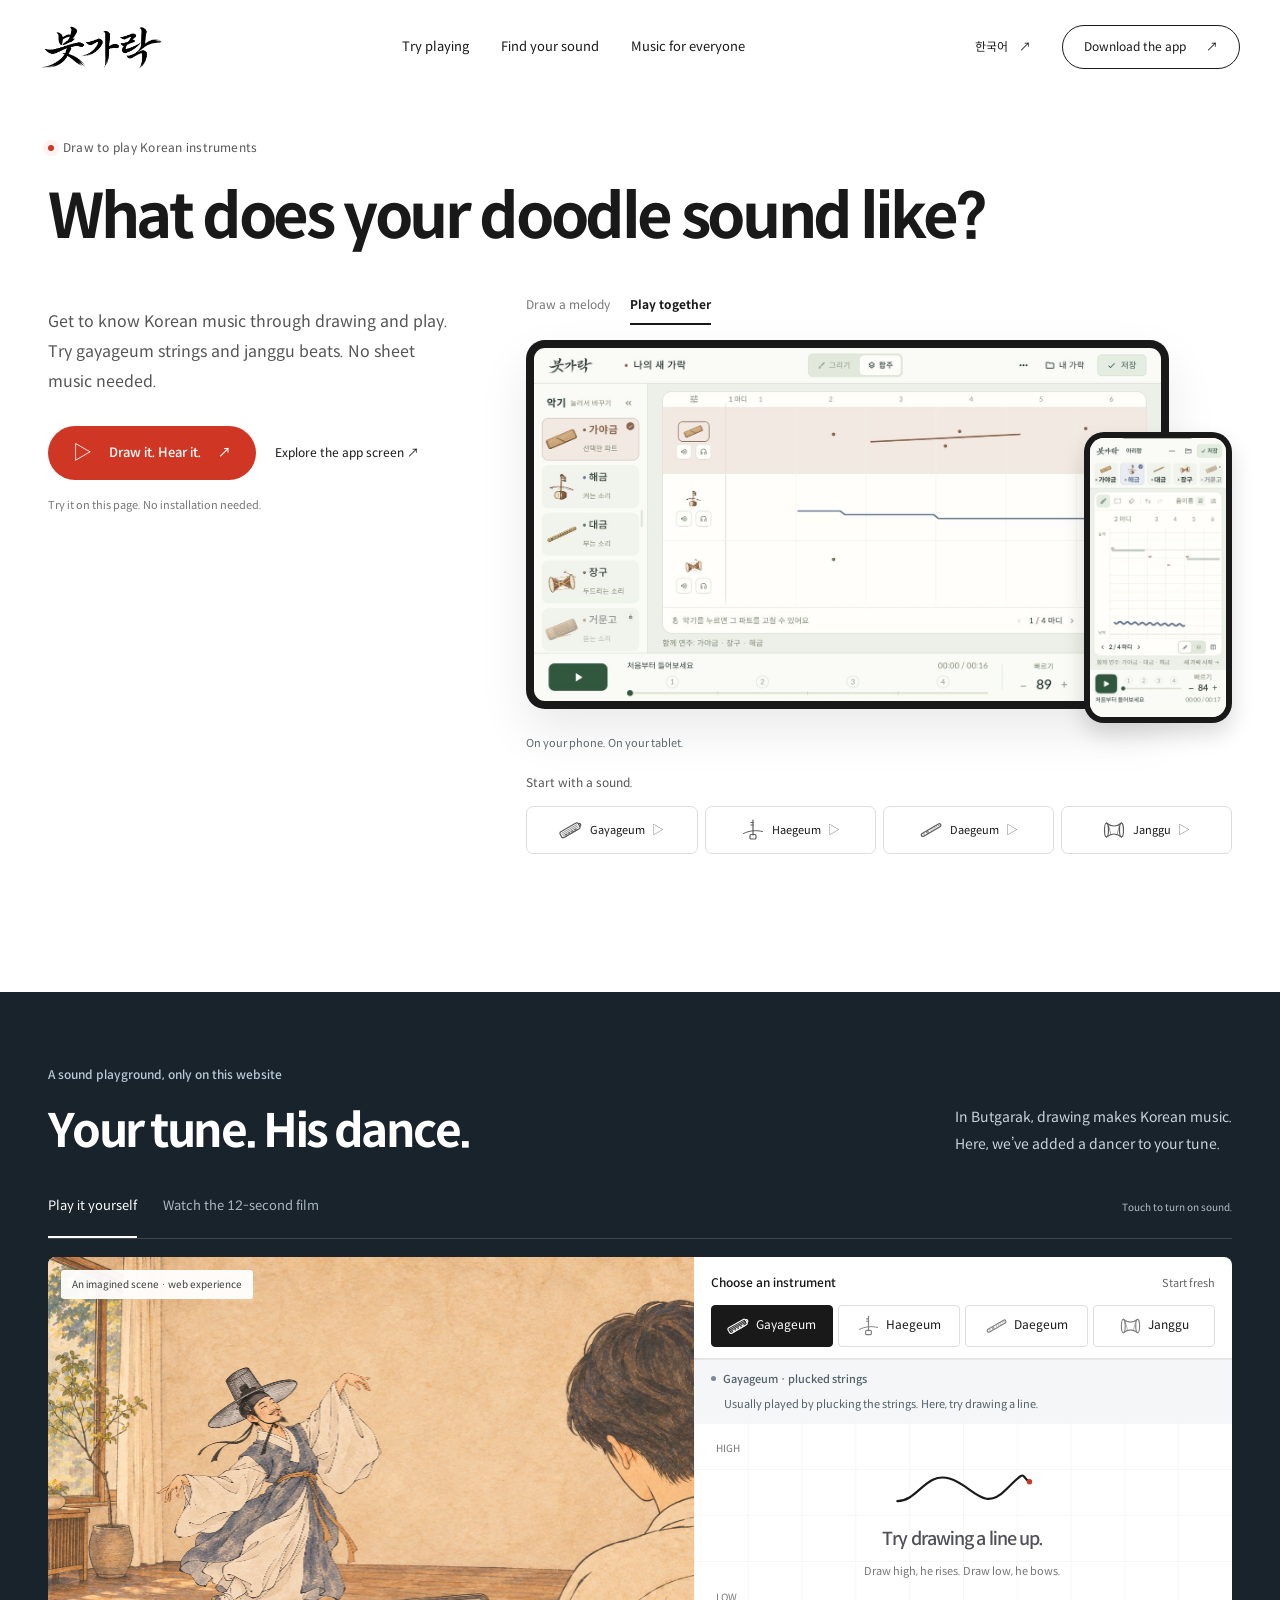
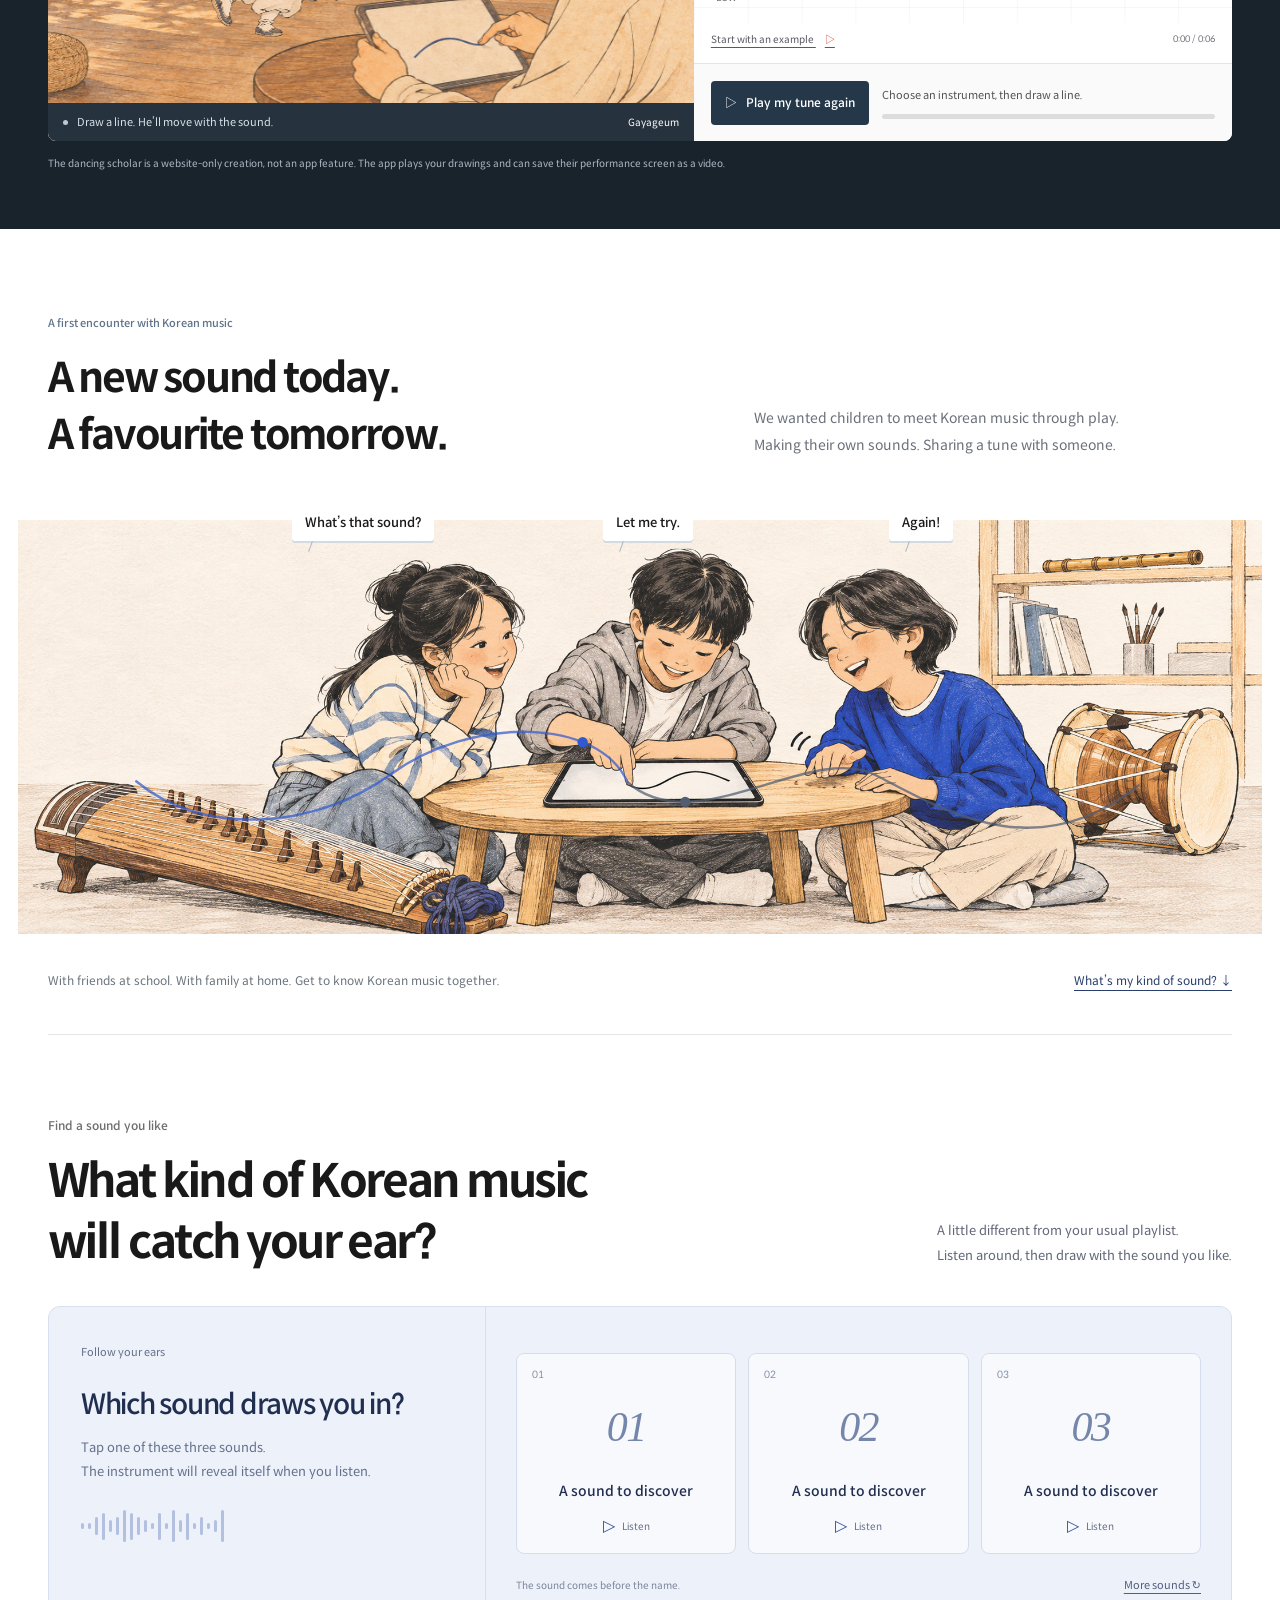
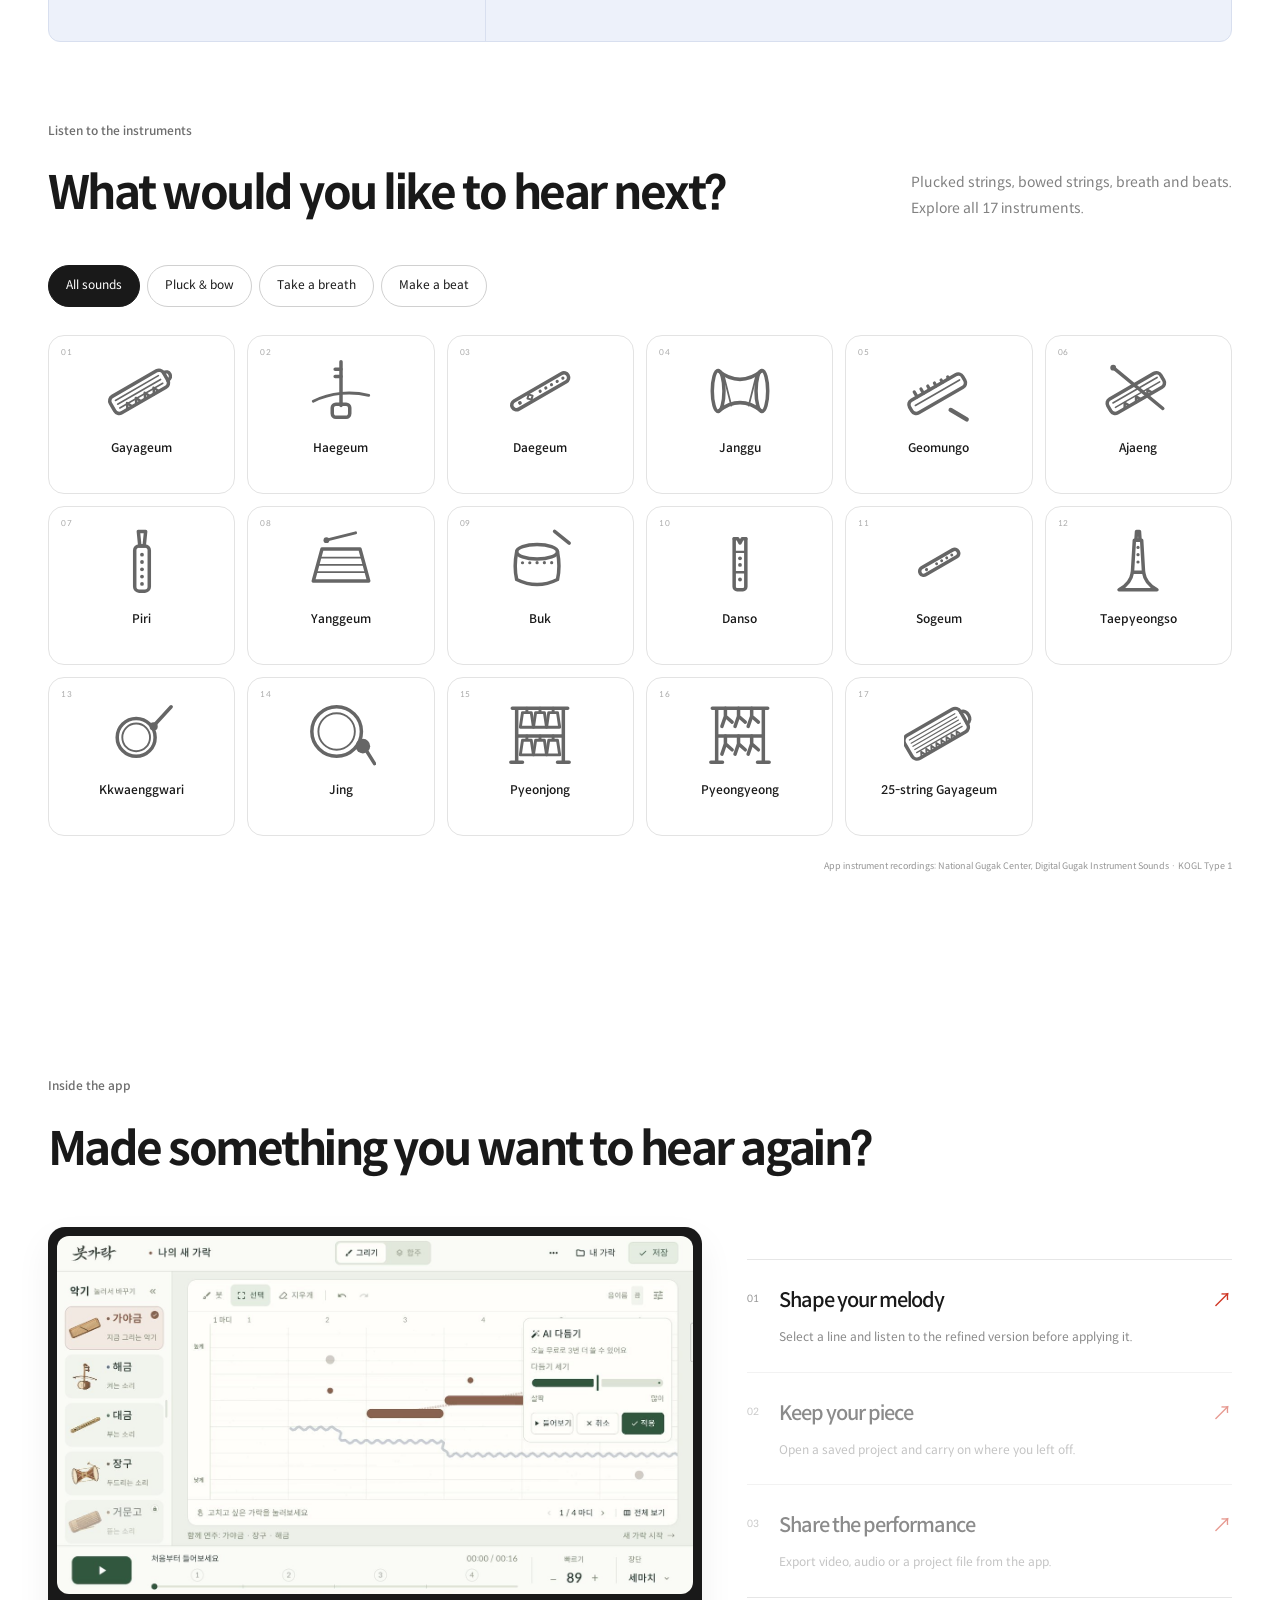
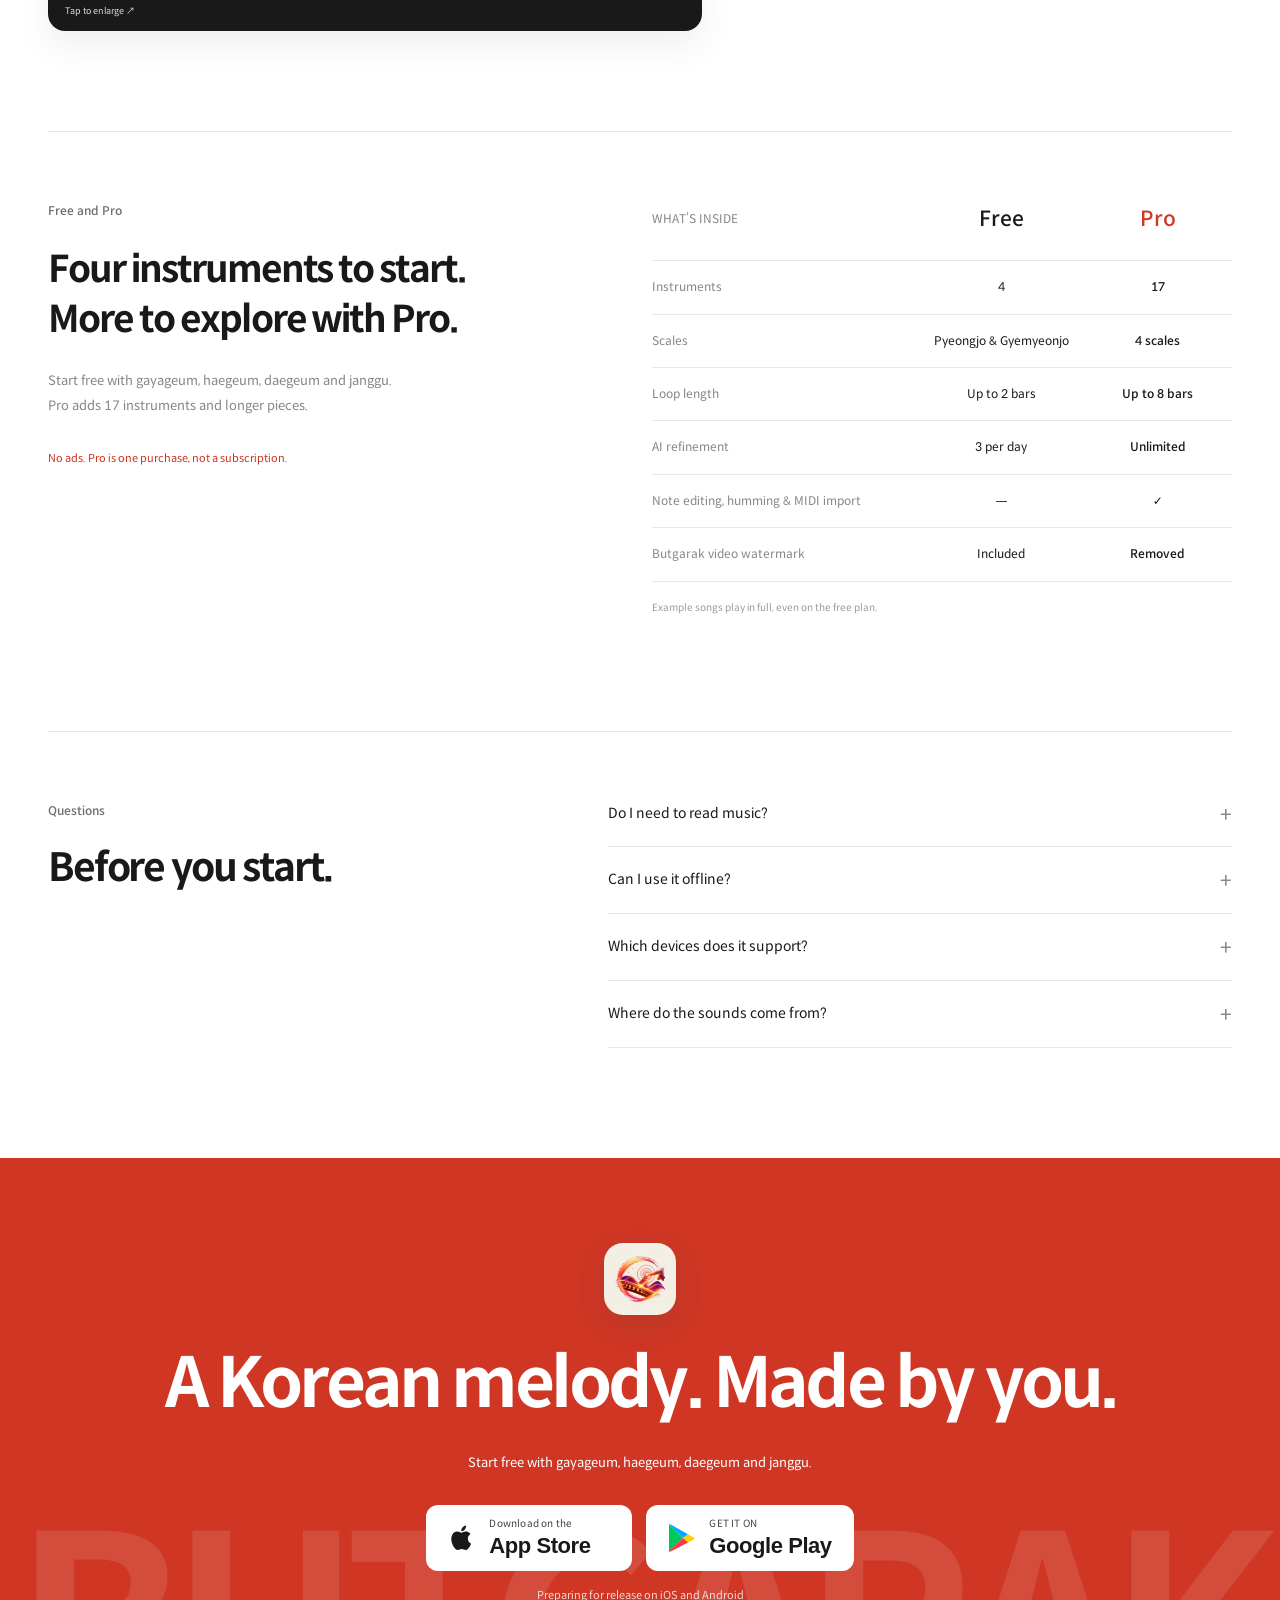
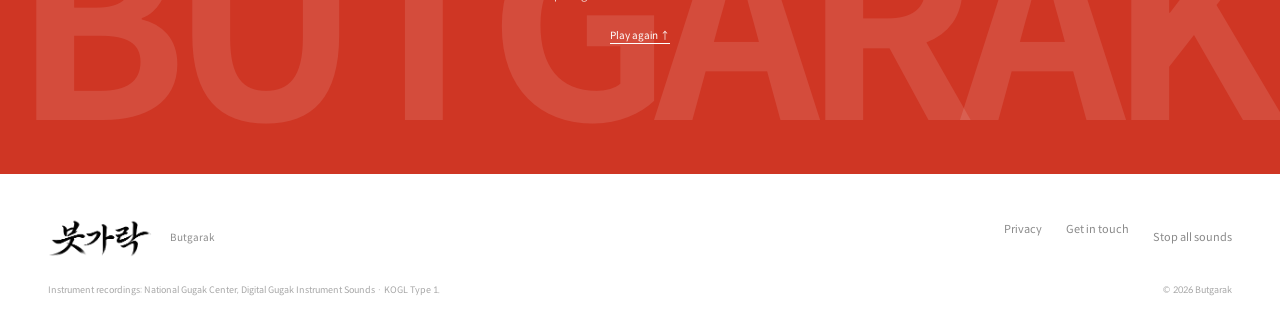
==== commit 6bb501cd: "홈페이지: 파일 직접 열기용 local-media.js(3MB) 제거, 공유 미리보기 이미지를 전체 주소로 Co-Authored-By: Claude Opus 5.5 <noreply" ====
--- a/index.html
+++ b/index.html
@@ -1,55 +1,55 @@
-<!doctype html>
-<html lang="ko"><head><meta charset="utf-8"><meta name="viewport" content="width=device-width,initial-scale=1"><meta name="theme-color" content="#ffffff"><title>붓가락 — 내 그림은 어떤 소리가 날까?</title><meta name="description" content="쓱 그린 선이 가야금과 장구의 소리로. 그리며 연주하고, 나만의 국악 루프를 영상으로 나눠보세요."><meta property="og:title" content="붓가락 — 내 그림은 어떤 소리가 날까?"><meta property="og:description" content="Draw a little. Hear something new. A playful way into Korean music."><meta property="og:type" content="website"><meta property="og:image" content="assets/app-icon.png"><link rel="icon" href="assets/app-icon.png"><link rel="stylesheet" href="site.css"><link rel="stylesheet" href="experience.css"><link rel="stylesheet" href="discovery.css"><link rel="stylesheet" href="painting.css"><link rel="stylesheet" href="journey.css"><link rel="stylesheet" href="devices.css"></head>
-<body><a class="skip" href="#play">체험으로 건너뛰기</a><div class="scroll-progress" aria-hidden="true"></div>
-<header class="site-header"><a class="brand" href="#top" aria-label="붓가락 Butgarak"><img class="brand-wordmark" src="assets/butgarak-wordmark.png" width="150" height="50" alt="붓가락"></a><nav aria-label="Main navigation"><a href="#play" data-i18n="navPlay">직접 연주하기</a><a href="#sounds" data-i18n="navSounds">취향의 소리</a><a href="#together" data-i18n="navShare">국악과 가까이</a></nav><div class="header-actions"><button id="language" aria-label="Switch to English">EN <span>↗</span></button><a class="small-cta" href="#download" data-i18n="navGet">앱 다운로드 <span>↗</span></a></div></header>
-<main id="top">
-<section class="hero shell"><div class="hero-title"><div class="eyebrow"><span class="live-dot"></span><span data-i18n="eyebrow">그림으로 연주하는 국악 앱, 붓가락</span></div><h1><span data-i18n="hero1">내 그림은</span> <span class="accent-word" data-i18n="hero2">어떤 소리가 날까?</span></h1></div><div class="hero-message"><p class="hero-lead" data-i18n="heroBody">손으로 그리고, 소리로 놀며 국악과 친해져요.<br>가야금도 장구도, 악보를 몰라도 직접 연주할 수 있어요.</p><div class="hero-actions"><a class="pill primary" href="#play"><span class="play-icon">▷</span><span data-i18n="heroCta">직접 그려서 들어보기</span><span>↗</span></a><button class="text-button" data-open="implemented/ensemble.jpg" data-i18n="heroSecondary">앱 화면 크게 보기 ↗</button></div><div class="hero-note"><span data-i18n="heroNote">설치 없이, 이 페이지에서 바로 체험해요.</span></div></div>
-<div class="hero-stage" aria-label="붓가락 앱 미리보기"><div class="preview-heading"><div class="preview-tabs" role="group" aria-label="앱 화면 미리보기"><button data-preview="draw" aria-pressed="false" data-i18n="previewDraw">그리기</button><button data-preview="ensemble" aria-pressed="true" data-i18n="previewEnsemble">함께 연주하기</button></div></div><div class="device-pair"><button class="tablet" data-open="implemented/ensemble.jpg" aria-label="앱 화면 확대"><span class="implemented-viewport"><img id="hero-app-image" src="assets/implemented/ensemble.jpg" alt="여러 악기를 함께 연주하는 붓가락 실제 합주 화면" width="1366" height="1024" fetchpriority="high"></span></button><button class="hero-phone" data-open="implemented/mobile-draw.jpg" aria-label="휴대폰 앱 화면 크게 보기"><span class="hero-phone-screen"><img src="assets/implemented/mobile-draw.jpg" alt="휴대폰에서 해금 가락을 그리는 붓가락 실제 앱 화면" width="600" height="1230"></span></button></div><p class="devices-note" data-i18n="devicesNote">휴대폰에서도, 태블릿에서도.</p><div class="hero-sampler"><span data-i18n="samplePrompt">먼저 소리만 들어볼까요?</span><div class="hero-sounds" role="group" aria-label="악기 소리 미리듣기"><button id="hero-sound" data-hero-inst="gayageum" aria-label="가야금 소리 듣기"><img src="assets/icons/gayageum.svg" alt=""><span>가야금</span><i aria-hidden="true">▷</i></button><button data-hero-inst="haegeum" aria-label="해금 소리 듣기"><img src="assets/icons/haegeum.svg" alt=""><span>해금</span><i aria-hidden="true">▷</i></button><button data-hero-inst="daegeum" aria-label="대금 소리 듣기"><img src="assets/icons/daegeum.svg" alt=""><span>대금</span><i aria-hidden="true">▷</i></button><button data-hero-inst="janggu" aria-label="장구 소리 듣기"><img src="assets/icons/janggu.svg" alt=""><span>장구</span><i aria-hidden="true">▷</i></button></div><span id="sample-status" role="status"></span></div></div></section>
-
-<section id="play" class="play-section unified-play"><div class="shell">
-  <div class="play-heading"><div><span class="section-index" data-i18n="sectionPlay">홈페이지에서만 즐기는 소리 놀이</span><h2 data-i18n="playTitle">내 가락에, 한바탕.</h2></div><p data-i18n="playBody">붓가락에서는 선을 그려 국악을 연주해요.<br> 여기서는 그 소리에 선비의 춤을 더했어요.</p></div>
-  <div id="share" class="painting-switch" role="group" aria-label="그림 속 연주 방식"><button data-painting-mode="live" aria-pressed="true" data-i18n="liveMode">직접 연주하기</button><button data-painting-mode="film" aria-pressed="false" data-i18n="filmMode">12초 영상 보기</button><span data-i18n="playEyebrow">터치하면 소리가 켜져요.</span></div>
-  <div class="playground unified-stage">
-    <div id="painting-live"><div class="painting-frame" id="painting-frame"><span class="stage-label" data-i18n="stageLabel">상상 속 한바탕 · 웹 체험</span><img id="painting-poster" src="assets/room-dance-poster.jpg" loading="lazy" alt="태블릿으로 연주하는 현대인 뒤에서 선비가 춤추는 한지 그림" width="1672" height="941"><canvas id="living-painting" hidden aria-label="내 가락의 음이 날 때 어깨와 소매가 움직이는 선비"></canvas></div><div class="scene-caption"><span class="scene-light" aria-hidden="true"></span><span id="painting-status" role="status">선을 따라 움직일 준비가 됐어요.</span><span id="painting-now"></span></div></div>
-    <div id="drawing-controls"><div class="demo-toolbar"><span class="choose-label" data-i18n="chooseInst">악기 고르기</span><div id="demo-instruments" role="group" aria-label="미니 체험 악기 선택"></div><button id="clear-drawing" class="clear-button" data-i18n="clear">지우고 다시</button></div><div class="instrument-learning" aria-live="polite"><i class="learning-signal" aria-hidden="true"></i><strong id="learning-instrument-name">가야금 · 뜯는 소리</strong><p id="learning-instrument-fact">손가락으로 줄을 뜯는 악기예요. 여기서는 선을 그어 연주해보세요.</p></div><div class="draw-area"><canvas id="draw-canvas" aria-label="선을 그려 소리를 체험하는 공간"></canvas><div id="draw-hint"><svg class="gesture-path" viewBox="0 0 270 90" aria-hidden="true"><path d="M12 66C50 66 65 11 109 24S172 88 214 45S241 22 258 30"/><circle cx="258" cy="30" r="5"/></svg><strong data-i18n="drawHint">선을 올려볼까요?</strong><small data-i18n="drawHint2">높이 그리면 번쩍, 낮게 그리면 꾸벅</small></div><span class="high-note" data-i18n="high">높게</span><span class="low-note" data-i18n="low">낮게</span></div><div class="example-row"><button id="try-example" data-i18n="tryExample">예제로 먼저 보기 <span>▷</span></button><span id="draw-count" role="status"></span><span id="demo-clock" aria-hidden="true">0:00 / 0:06</span></div><div class="demo-footer"><button id="demo-play" class="pill primary"><span>▷</span><span data-i18n="listenDrawing">내 가락 다시 듣기</span></button><div class="demo-time"><span id="demo-status" role="status" data-i18n="demoReady">악기를 고르고, 빈 곳에 선을 그려보세요.</span><div class="demo-progress"><i></i></div></div><span class="demo-tag" data-i18n="miniDemo">웹 미니 체험</span></div></div>
-  </div>
-  <div id="painting-film" hidden><div class="film-stage"><video id="brand-film" playsinline muted loop preload="none" poster="assets/room-dance-poster.jpg" aria-label="태블릿으로 가락을 그리는 현대인 뒤에서 선비가 춤추는 12초 일러스트 연출 영상"><source src="assets/room-dance-12s.mp4" type="video/mp4"></video></div><div class="film-controls"><button id="film-sound" aria-pressed="false"><span aria-hidden="true">♪</span><span data-i18n="filmSound">소리 켜고 보기</span></button><button id="film-pause" data-i18n="filmPause">재생</button><span class="film-label" data-i18n="filmLabel">붓가락 브랜드 영상 · 연출 예시</span><span class="film-duration">0:00 / 0:12</span></div></div>
-  <div class="experience-next" id="experience-next" hidden><div><strong data-i18n="afterPlayTitle">이번엔 어떤 소리가 끌리나요?</strong><p data-i18n="afterPlayBody">이름을 몰라도 괜찮아요. 다른 악기도 들어보세요.</p></div><a href="#discover" data-i18n="afterPlayCta">내 취향의 소리 찾기 ↓</a></div>
-  <p class="painting-note" data-i18n="paintingNote">선비의 춤은 홈페이지 전용 연출로, 앱에 포함된 기능은 아니에요. 앱에서는 그린 가락을 연주하고, 연주 화면을 영상으로 저장할 수 있어요.</p>
-</div></section>
-<section id="together" class="together-section"><div class="shell">
-  <div class="together-heading"><div><span class="section-index" data-i18n="togetherEyebrow">국악과 가까워지는 첫 경험</span><h2 data-i18n="togetherTitle"><span>처음 듣는 국악이,</span><span>자꾸 듣고 싶은 음악으로.</span></h2></div><p data-i18n="togetherBody">아이들이 국악을 쉽고 즐겁게 만났으면 했어요.<br>직접 소리를 만들고, 서로의 가락을 나누면서요.</p></div>
-  <div class="together-picture" aria-label="친구들과 태블릿으로 소리를 만들며 국악을 즐기는 아이들을 그린 일러스트">
-    <img src="assets/learning-together.png" alt="한 아이가 태블릿에 가락을 그리자 친구들이 귀 기울이고 장단을 맞추는 모습" loading="lazy" width="2172" height="724">
-    <svg class="together-ribbon" viewBox="0 0 1200 400" aria-hidden="true"><path pathLength="1" d="M588 253 C560 190 437 189 360 245 S176 304 114 252"/><path pathLength="1" d="M588 253 C654 311 764 214 827 246 S981 337 1081 256"/><circle class="ribbon-note note-left" r="5"><animateMotion dur="4.2s" repeatCount="indefinite" path="M588 253 C560 190 437 189 360 245 S176 304 114 252"/></circle><circle class="ribbon-note note-right" r="5"><animateMotion dur="4.2s" repeatCount="indefinite" path="M588 253 C654 311 764 214 827 246 S981 337 1081 256"/></circle></svg>
-    <span class="story-voice voice-listen" data-i18n="voiceListen">무슨 소리지?</span><span class="story-voice voice-draw" data-i18n="voiceDraw">내가 해볼래.</span><span class="story-voice voice-together" data-i18n="voiceTogether">한 번 더!</span>
-  </div>
-  <div class="together-footer"><p data-i18n="togetherFoot">학교에서 친구와, 집에서 가족과. 국악도 함께 놀며 만나요.</p><a href="#discover" data-i18n="togetherCta">나는 어떤 소리가 좋을까? ↓</a></div>
-</div></section>
-<section id="sounds" class="sounds-section"><div class="shell"><div class="sound-discovery" id="discover" aria-labelledby="discovery-title">
-  <div class="discovery-heading">
-    <div><span class="section-index" data-discovery-copy="eyebrow">소리부터 골라볼까요</span><h2 id="discovery-title"><span data-discovery-copy="title1">내가 좋아할 국악은</span> <span data-discovery-copy="title2">어떤 소리일까?</span></h2></div>
-    <p data-discovery-copy="intro">늘 듣던 음악과는 조금 다른 소리.<br>하나씩 들어보고, 마음에 드는 악기로 그려보세요.</p>
-  </div>
-  <div class="discovery-stage">
-    <div class="discovery-detail">
-      <span class="discovery-detail-eyebrow" data-discovery-copy="detailEyebrow">마음이 가는 소리를 찾아서</span>
-      <div class="discovery-response" aria-live="polite" aria-atomic="true"><h3 id="discovery-response-title">어느 쪽이 끌리나요?</h3><p id="discovery-response-body">세 소리 중 하나를 눌러보세요.<br>듣고 나면 악기 이름이 나타나요.</p></div>
-      <div class="discovery-wave" aria-hidden="true"><i></i><i></i><i></i><i></i><i></i><i></i><i></i><i></i><i></i><i></i><i></i><i></i><i></i><i></i><i></i><i></i><i></i><i></i><i></i><i></i><i></i></div>
-      <a href="#play" id="discovery-draw" class="discovery-draw" data-discovery-copy="draw" hidden>이 악기로 그려보기 ↗</a>
-    </div>
-    <div class="discovery-samples">
-      <div class="discovery-options" id="discovery-options" role="group" aria-label="세 가지 소리 들어보기"></div>
-      <div class="discovery-tail"><span data-discovery-copy="hint">이름보다, 소리를 먼저.</span><button id="discovery-next" data-discovery-copy="next">다른 소리 듣기 ↻</button></div>
-    </div>
-  </div>
-  
-</div>
-<div class="sounds-heading reveal"><div><span class="section-index" data-i18n="sectionSounds">악기 소리 듣기</span><h2 data-i18n="soundsTitle">어떤 소리가 더 궁금하세요?</h2></div><p data-i18n="soundsBody">뜯는 소리, 켜는 소리, 불고 두드리는 소리.<br>17가지 악기를 눌러 마음에 드는 소리를 찾아보세요.</p></div><div class="instrument-filters" role="group" aria-label="악기 분류"><button data-family="all" aria-pressed="true" data-i18n="all">모두</button><button data-family="strings" aria-pressed="false" data-i18n="strings">뜯고 켜고</button><button data-family="winds" aria-pressed="false" data-i18n="winds">후, 불고</button><button data-family="percussion" aria-pressed="false" data-i18n="percussion">쿵, 두드리고</button></div><div class="instrument-deck" id="instrument-deck"></div><p class="sound-source" data-i18n="soundCredit">앱 악기 음원: 국립국악원 「국악기 디지털 음원」 · 공공누리 제1유형</p></div></section>
-
-<section class="details-section shell"><div class="details-heading reveal"><span class="section-index" data-i18n="sectionDetails">앱에서 할 수 있는 것</span><h2 data-i18n="detailsTitle">한번 더 듣고 싶은 가락이 나왔다면.</h2></div><div class="feature-story reveal"><button class="actual-screen" data-open="implemented/refine.jpg" aria-label="AI 다듬기 화면 확대"><span class="implemented-viewport"><img src="assets/implemented/refine.jpg" alt="붓가락 AI 다듬기 화면" loading="lazy" width="1400" height="789"></span><span data-i18n="actualZoom">눌러서 크게 보기 ↗</span></button><div class="feature-tabs" role="tablist" aria-label="앱 기능"><button role="tab" data-feature="refine" aria-selected="true"><span>01</span><div><strong data-i18n="refineTitle">가락을 다듬고</strong><p data-i18n="refineBody">그린 선을 골라, 다듬은 소리를 먼저 들어보세요.</p></div><b>↗</b></button><button role="tab" data-feature="gallery" aria-selected="false"><span>02</span><div><strong data-i18n="galleryTitle">내 가락으로 남기고</strong><p data-i18n="galleryBody">저장한 작품을 열어 이어서 만들 수 있어요.</p></div><b>↗</b></button><button role="tab" data-feature="export" aria-selected="false"><span>03</span><div><strong data-i18n="exportTitle">영상과 소리로 나눠요</strong><p data-i18n="exportBody">앱에서 영상·오디오·작품 파일로 내보낼 수 있어요.</p></div><b>↗</b></button></div></div></section>
-<section class="plans-section shell" id="pro"><div class="plans-copy reveal"><span class="section-index" data-i18n="sectionPlans">무료와 Pro</span><h2 data-i18n="planTitle"><span class="title-phrase">네 악기로 시작해요.</span><span class="title-phrase">더 궁금해지면 Pro.</span></h2><p data-i18n="planBody">가야금·해금·대금·장구는 무료로 연주해요.<br>Pro에서는 17가지 악기와 더 긴 가락을 만들 수 있어요.</p><span class="one-time" data-i18n="oneTime">광고 없이. Pro는 구독 없이 한 번 결제.</span></div><div class="plan-table reveal"><div class="plan-table-head"><span data-i18n="whatInside">함께 들어 있는 것</span><strong data-i18n="free">무료</strong><strong>Pro</strong></div><div><span data-i18n="instrumentsLabel">악기</span><b data-i18n="fourInst">4종</b><b data-i18n="seventeenInst">17종</b></div><div><span data-i18n="scaleLabel">음계</span><b data-i18n="twoScales">평조·계면조</b><b data-i18n="fourScales">4종</b></div><div><span data-i18n="lengthLabel">가락 길이</span><b data-i18n="twoBars">최대 2마디</b><b data-i18n="eightBars">최대 8마디</b></div><div><span data-i18n="aiLabel">AI 다듬기</span><b data-i18n="dailyThree">하루 3번</b><b data-i18n="unlimited">무제한</b></div><div><span data-i18n="advancedLabel">음 편집 · 흥얼거리기 · MIDI 가져오기</span><b>—</b><b>✓</b></div><div><span data-i18n="watermarkLabel">영상의 붓가락 표시</span><b data-i18n="withMark">있음</b><b data-i18n="noMark">없음</b></div><p data-i18n="exampleFree">무료에서도 예제곡은 끝까지 들을 수 있어요.</p></div></section>
-<section class="faq-section shell"><div><span class="section-index" data-i18n="sectionFaq">자주 묻는 질문</span><h2 data-i18n="faqTitle">시작하기 전에.</h2></div><div class="faq-list"><details><summary data-i18n="q1">악보를 읽을 줄 몰라도 되나요?</summary><p data-i18n="a1">네. 기본 평조 음계는 그린 선이 서로 어울리는 음으로 연주되도록 구성돼 있어요. 높낮이를 바꾸며 먼저 들어보세요.</p></details><details><summary data-i18n="q2">인터넷 없이 쓸 수 있나요?</summary><p data-i18n="a2">그리기·재생·내보내기는 기기 안에서 동작해요. Pro 구매와 복원 때는 스토어 연결이 필요해요.</p></details><details><summary data-i18n="q3">어떤 기기에서 쓸 수 있나요?</summary><p data-i18n="a3">아이폰·아이패드와 안드로이드 폰·태블릿을 지원해요. Pro 구매는 각 스토어에서 별도로 적용돼요.</p></details><details><summary data-i18n="q4">소리는 어디서 왔나요?</summary><p data-i18n="a4">국립국악원 「국악기 디지털 음원」의 실제 악기 녹음을 사용해요. 이 페이지의 미리듣기도 공식 사이트의 악기 소리 클립을 사용합니다.</p></details></div></section>
-<section class="closing" id="download"><div class="shell reveal"><img src="assets/app-icon.png" alt="붓가락 앱 아이콘" width="72" height="72"><h2 data-i18n="closeTitle"><span>내 손끝으로</span> <span>국악 한 가락.</span></h2><p data-i18n="closeBody">가야금·해금·대금·장구, 네 악기로 무료로 시작해요.</p><div class="download-stores" role="group" aria-label="붓가락 앱 설치"><a class="store-badge" data-store="apple" role="link" aria-disabled="true" tabindex="-1" aria-label="App Store에서 붓가락 다운로드"><svg aria-hidden="true" viewBox="0 0 24 24"><path fill="currentColor" d="M17.05 12.54c.03 3.14 2.75 4.18 2.78 4.2-.02.07-.44 1.49-1.44 2.96-.87 1.27-1.77 2.54-3.19 2.57-1.4.03-1.85-.83-3.45-.83-1.59 0-2.09.8-3.42.86-1.37.05-2.42-1.38-3.3-2.65-1.79-2.59-3.15-7.32-1.32-10.51.91-1.59 2.54-2.6 4.31-2.62 1.35-.03 2.62.92 3.45.92.83 0 2.39-1.14 4.02-.97.68.03 2.59.28 3.81 2.07-.1.06-2.28 1.33-2.25 4zm-2.63-7.8c.73-.89 1.22-2.12 1.09-3.35-1.05.04-2.32.7-3.07 1.59-.67.78-1.25 2.04-1.09 3.24 1.17.09 2.34-.6 3.07-1.48z"/></svg><span><small>Download on the</small><strong>App Store</strong></span></a><a class="store-badge" data-store="google" role="link" aria-disabled="true" tabindex="-1" aria-label="Google Play에서 붓가락 다운로드"><svg aria-hidden="true" viewBox="0 0 28 30"><path fill="#00c75a" d="M1 1.5L15 15 1 28.5Z"/><path fill="#00a9ff" d="M1 1.5c.5-.5 1-.4 1.7 0L20 11.3 15 15Z"/><path fill="#ffcf00" d="M20 11.3l6 3.4c.7.4.7 1.1 0 1.5L20 19.6 15 15Z"/><path fill="#ff334b" d="M1 28.5c.5.5 1 .4 1.7 0L20 19.6 15 15Z"/></svg><span><small>GET IT ON</small><strong>Google Play</strong></span></a></div><p class="store-note" data-i18n="storePending">iOS·Android 출시 준비 중</p><a class="release-link" href="#play" data-i18n="closeCta">한 번 더 연주하기 ↑</a></div><span class="closing-word" aria-hidden="true">BUTGARAK</span></section>
-</main><footer class="site-footer shell"><a class="footer-brand" href="#top" aria-label="붓가락 Butgarak"><img class="brand-wordmark" src="assets/butgarak-wordmark.png" width="126" height="42" alt="붓가락"><span>Butgarak</span></a><div><a href="https://butgarak.com/privacy/" target="_blank" rel="noopener" data-i18n="privacy">개인정보처리방침</a><a href="mailto:longbird3g@gmail.com" data-i18n="contact">문의</a><button class="mute-all" data-i18n="stopSounds">모든 소리 멈추기</button></div><p data-i18n="credit">악기 음원: 국립국악원 「국악기 디지털 음원」 · 공공누리 제1유형. </p><small>© 2026 Butgarak</small></footer>
-<dialog id="screen-dialog"><button class="dialog-close" aria-label="Close">×</button><img alt="붓가락 앱 화면"></dialog><div id="audio-toast" role="status" hidden></div><script src="local-media.js"></script><script src="site.js"></script><script src="discovery.js"></script><script src="painting.js"></script><script src="journey.js"></script></body></html>
+<!doctype html>
+<html lang="ko"><head><meta charset="utf-8"><meta name="viewport" content="width=device-width,initial-scale=1"><meta name="theme-color" content="#ffffff"><title>붓가락 — 내 그림은 어떤 소리가 날까?</title><meta name="description" content="쓱 그린 선이 가야금과 장구의 소리로. 그리며 연주하고, 나만의 국악 루프를 영상으로 나눠보세요."><meta property="og:title" content="붓가락 — 내 그림은 어떤 소리가 날까?"><meta property="og:description" content="Draw a little. Hear something new. A playful way into Korean music."><meta property="og:type" content="website"><meta property="og:url" content="https://butgarak.com/"><meta property="og:image" content="https://butgarak.com/assets/og-image.png"><meta property="og:image:width" content="1200"><meta property="og:image:height" content="630"><meta name="twitter:card" content="summary_large_image"><link rel="canonical" href="https://butgarak.com/"><link rel="icon" href="assets/app-icon.png"><link rel="stylesheet" href="site.css"><link rel="stylesheet" href="experience.css"><link rel="stylesheet" href="discovery.css"><link rel="stylesheet" href="painting.css"><link rel="stylesheet" href="journey.css"><link rel="stylesheet" href="devices.css"></head>
+<body><a class="skip" href="#play">체험으로 건너뛰기</a><div class="scroll-progress" aria-hidden="true"></div>
+<header class="site-header"><a class="brand" href="#top" aria-label="붓가락 Butgarak"><img class="brand-wordmark" src="assets/butgarak-wordmark.png" width="150" height="50" alt="붓가락"></a><nav aria-label="Main navigation"><a href="#play" data-i18n="navPlay">직접 연주하기</a><a href="#sounds" data-i18n="navSounds">취향의 소리</a><a href="#together" data-i18n="navShare">국악과 가까이</a></nav><div class="header-actions"><button id="language" aria-label="Switch to English">EN <span>↗</span></button><a class="small-cta" href="#download" data-i18n="navGet">앱 다운로드 <span>↗</span></a></div></header>
+<main id="top">
+<section class="hero shell"><div class="hero-title"><div class="eyebrow"><span class="live-dot"></span><span data-i18n="eyebrow">그림으로 연주하는 국악 앱, 붓가락</span></div><h1><span data-i18n="hero1">내 그림은</span> <span class="accent-word" data-i18n="hero2">어떤 소리가 날까?</span></h1></div><div class="hero-message"><p class="hero-lead" data-i18n="heroBody">손으로 그리고, 소리로 놀며 국악과 친해져요.<br>가야금도 장구도, 악보를 몰라도 직접 연주할 수 있어요.</p><div class="hero-actions"><a class="pill primary" href="#play"><span class="play-icon">▷</span><span data-i18n="heroCta">직접 그려서 들어보기</span><span>↗</span></a><button class="text-button" data-open="implemented/ensemble.jpg" data-i18n="heroSecondary">앱 화면 크게 보기 ↗</button></div><div class="hero-note"><span data-i18n="heroNote">설치 없이, 이 페이지에서 바로 체험해요.</span></div></div>
+<div class="hero-stage" aria-label="붓가락 앱 미리보기"><div class="preview-heading"><div class="preview-tabs" role="group" aria-label="앱 화면 미리보기"><button data-preview="draw" aria-pressed="false" data-i18n="previewDraw">그리기</button><button data-preview="ensemble" aria-pressed="true" data-i18n="previewEnsemble">함께 연주하기</button></div></div><div class="device-pair"><button class="tablet" data-open="implemented/ensemble.jpg" aria-label="앱 화면 확대"><span class="implemented-viewport"><img id="hero-app-image" src="assets/implemented/ensemble.jpg" alt="여러 악기를 함께 연주하는 붓가락 실제 합주 화면" width="1366" height="1024" fetchpriority="high"></span></button><button class="hero-phone" data-open="implemented/mobile-draw.jpg" aria-label="휴대폰 앱 화면 크게 보기"><span class="hero-phone-screen"><img src="assets/implemented/mobile-draw.jpg" alt="휴대폰에서 해금 가락을 그리는 붓가락 실제 앱 화면" width="600" height="1230"></span></button></div><p class="devices-note" data-i18n="devicesNote">휴대폰에서도, 태블릿에서도.</p><div class="hero-sampler"><span data-i18n="samplePrompt">먼저 소리만 들어볼까요?</span><div class="hero-sounds" role="group" aria-label="악기 소리 미리듣기"><button id="hero-sound" data-hero-inst="gayageum" aria-label="가야금 소리 듣기"><img src="assets/icons/gayageum.svg" alt=""><span>가야금</span><i aria-hidden="true">▷</i></button><button data-hero-inst="haegeum" aria-label="해금 소리 듣기"><img src="assets/icons/haegeum.svg" alt=""><span>해금</span><i aria-hidden="true">▷</i></button><button data-hero-inst="daegeum" aria-label="대금 소리 듣기"><img src="assets/icons/daegeum.svg" alt=""><span>대금</span><i aria-hidden="true">▷</i></button><button data-hero-inst="janggu" aria-label="장구 소리 듣기"><img src="assets/icons/janggu.svg" alt=""><span>장구</span><i aria-hidden="true">▷</i></button></div><span id="sample-status" role="status"></span></div></div></section>
+
+<section id="play" class="play-section unified-play"><div class="shell">
+  <div class="play-heading"><div><span class="section-index" data-i18n="sectionPlay">홈페이지에서만 즐기는 소리 놀이</span><h2 data-i18n="playTitle">내 가락에, 한바탕.</h2></div><p data-i18n="playBody">붓가락에서는 선을 그려 국악을 연주해요.<br> 여기서는 그 소리에 선비의 춤을 더했어요.</p></div>
+  <div id="share" class="painting-switch" role="group" aria-label="그림 속 연주 방식"><button data-painting-mode="live" aria-pressed="true" data-i18n="liveMode">직접 연주하기</button><button data-painting-mode="film" aria-pressed="false" data-i18n="filmMode">12초 영상 보기</button><span data-i18n="playEyebrow">터치하면 소리가 켜져요.</span></div>
+  <div class="playground unified-stage">
+    <div id="painting-live"><div class="painting-frame" id="painting-frame"><span class="stage-label" data-i18n="stageLabel">상상 속 한바탕 · 웹 체험</span><img id="painting-poster" src="assets/room-dance-poster.jpg" loading="lazy" alt="태블릿으로 연주하는 현대인 뒤에서 선비가 춤추는 한지 그림" width="1672" height="941"><canvas id="living-painting" hidden aria-label="내 가락의 음이 날 때 어깨와 소매가 움직이는 선비"></canvas></div><div class="scene-caption"><span class="scene-light" aria-hidden="true"></span><span id="painting-status" role="status">선을 따라 움직일 준비가 됐어요.</span><span id="painting-now"></span></div></div>
+    <div id="drawing-controls"><div class="demo-toolbar"><span class="choose-label" data-i18n="chooseInst">악기 고르기</span><div id="demo-instruments" role="group" aria-label="미니 체험 악기 선택"></div><button id="clear-drawing" class="clear-button" data-i18n="clear">지우고 다시</button></div><div class="instrument-learning" aria-live="polite"><i class="learning-signal" aria-hidden="true"></i><strong id="learning-instrument-name">가야금 · 뜯는 소리</strong><p id="learning-instrument-fact">손가락으로 줄을 뜯는 악기예요. 여기서는 선을 그어 연주해보세요.</p></div><div class="draw-area"><canvas id="draw-canvas" aria-label="선을 그려 소리를 체험하는 공간"></canvas><div id="draw-hint"><svg class="gesture-path" viewBox="0 0 270 90" aria-hidden="true"><path d="M12 66C50 66 65 11 109 24S172 88 214 45S241 22 258 30"/><circle cx="258" cy="30" r="5"/></svg><strong data-i18n="drawHint">선을 올려볼까요?</strong><small data-i18n="drawHint2">높이 그리면 번쩍, 낮게 그리면 꾸벅</small></div><span class="high-note" data-i18n="high">높게</span><span class="low-note" data-i18n="low">낮게</span></div><div class="example-row"><button id="try-example" data-i18n="tryExample">예제로 먼저 보기 <span>▷</span></button><span id="draw-count" role="status"></span><span id="demo-clock" aria-hidden="true">0:00 / 0:06</span></div><div class="demo-footer"><button id="demo-play" class="pill primary"><span>▷</span><span data-i18n="listenDrawing">내 가락 다시 듣기</span></button><div class="demo-time"><span id="demo-status" role="status" data-i18n="demoReady">악기를 고르고, 빈 곳에 선을 그려보세요.</span><div class="demo-progress"><i></i></div></div><span class="demo-tag" data-i18n="miniDemo">웹 미니 체험</span></div></div>
+  </div>
+  <div id="painting-film" hidden><div class="film-stage"><video id="brand-film" playsinline muted loop preload="none" poster="assets/room-dance-poster.jpg" aria-label="태블릿으로 가락을 그리는 현대인 뒤에서 선비가 춤추는 12초 일러스트 연출 영상"><source src="assets/room-dance-12s.mp4" type="video/mp4"></video></div><div class="film-controls"><button id="film-sound" aria-pressed="false"><span aria-hidden="true">♪</span><span data-i18n="filmSound">소리 켜고 보기</span></button><button id="film-pause" data-i18n="filmPause">재생</button><span class="film-label" data-i18n="filmLabel">붓가락 브랜드 영상 · 연출 예시</span><span class="film-duration">0:00 / 0:12</span></div></div>
+  <div class="experience-next" id="experience-next" hidden><div><strong data-i18n="afterPlayTitle">이번엔 어떤 소리가 끌리나요?</strong><p data-i18n="afterPlayBody">이름을 몰라도 괜찮아요. 다른 악기도 들어보세요.</p></div><a href="#discover" data-i18n="afterPlayCta">내 취향의 소리 찾기 ↓</a></div>
+  <p class="painting-note" data-i18n="paintingNote">선비의 춤은 홈페이지 전용 연출로, 앱에 포함된 기능은 아니에요. 앱에서는 그린 가락을 연주하고, 연주 화면을 영상으로 저장할 수 있어요.</p>
+</div></section>
+<section id="together" class="together-section"><div class="shell">
+  <div class="together-heading"><div><span class="section-index" data-i18n="togetherEyebrow">국악과 가까워지는 첫 경험</span><h2 data-i18n="togetherTitle"><span>처음 듣는 국악이,</span><span>자꾸 듣고 싶은 음악으로.</span></h2></div><p data-i18n="togetherBody">아이들이 국악을 쉽고 즐겁게 만났으면 했어요.<br>직접 소리를 만들고, 서로의 가락을 나누면서요.</p></div>
+  <div class="together-picture" aria-label="친구들과 태블릿으로 소리를 만들며 국악을 즐기는 아이들을 그린 일러스트">
+    <img src="assets/learning-together.png" alt="한 아이가 태블릿에 가락을 그리자 친구들이 귀 기울이고 장단을 맞추는 모습" loading="lazy" width="2172" height="724">
+    <svg class="together-ribbon" viewBox="0 0 1200 400" aria-hidden="true"><path pathLength="1" d="M588 253 C560 190 437 189 360 245 S176 304 114 252"/><path pathLength="1" d="M588 253 C654 311 764 214 827 246 S981 337 1081 256"/><circle class="ribbon-note note-left" r="5"><animateMotion dur="4.2s" repeatCount="indefinite" path="M588 253 C560 190 437 189 360 245 S176 304 114 252"/></circle><circle class="ribbon-note note-right" r="5"><animateMotion dur="4.2s" repeatCount="indefinite" path="M588 253 C654 311 764 214 827 246 S981 337 1081 256"/></circle></svg>
+    <span class="story-voice voice-listen" data-i18n="voiceListen">무슨 소리지?</span><span class="story-voice voice-draw" data-i18n="voiceDraw">내가 해볼래.</span><span class="story-voice voice-together" data-i18n="voiceTogether">한 번 더!</span>
+  </div>
+  <div class="together-footer"><p data-i18n="togetherFoot">학교에서 친구와, 집에서 가족과. 국악도 함께 놀며 만나요.</p><a href="#discover" data-i18n="togetherCta">나는 어떤 소리가 좋을까? ↓</a></div>
+</div></section>
+<section id="sounds" class="sounds-section"><div class="shell"><div class="sound-discovery" id="discover" aria-labelledby="discovery-title">
+  <div class="discovery-heading">
+    <div><span class="section-index" data-discovery-copy="eyebrow">소리부터 골라볼까요</span><h2 id="discovery-title"><span data-discovery-copy="title1">내가 좋아할 국악은</span> <span data-discovery-copy="title2">어떤 소리일까?</span></h2></div>
+    <p data-discovery-copy="intro">늘 듣던 음악과는 조금 다른 소리.<br>하나씩 들어보고, 마음에 드는 악기로 그려보세요.</p>
+  </div>
+  <div class="discovery-stage">
+    <div class="discovery-detail">
+      <span class="discovery-detail-eyebrow" data-discovery-copy="detailEyebrow">마음이 가는 소리를 찾아서</span>
+      <div class="discovery-response" aria-live="polite" aria-atomic="true"><h3 id="discovery-response-title">어느 쪽이 끌리나요?</h3><p id="discovery-response-body">세 소리 중 하나를 눌러보세요.<br>듣고 나면 악기 이름이 나타나요.</p></div>
+      <div class="discovery-wave" aria-hidden="true"><i></i><i></i><i></i><i></i><i></i><i></i><i></i><i></i><i></i><i></i><i></i><i></i><i></i><i></i><i></i><i></i><i></i><i></i><i></i><i></i><i></i></div>
+      <a href="#play" id="discovery-draw" class="discovery-draw" data-discovery-copy="draw" hidden>이 악기로 그려보기 ↗</a>
+    </div>
+    <div class="discovery-samples">
+      <div class="discovery-options" id="discovery-options" role="group" aria-label="세 가지 소리 들어보기"></div>
+      <div class="discovery-tail"><span data-discovery-copy="hint">이름보다, 소리를 먼저.</span><button id="discovery-next" data-discovery-copy="next">다른 소리 듣기 ↻</button></div>
+    </div>
+  </div>
+  
+</div>
+<div class="sounds-heading reveal"><div><span class="section-index" data-i18n="sectionSounds">악기 소리 듣기</span><h2 data-i18n="soundsTitle">어떤 소리가 더 궁금하세요?</h2></div><p data-i18n="soundsBody">뜯는 소리, 켜는 소리, 불고 두드리는 소리.<br>17가지 악기를 눌러 마음에 드는 소리를 찾아보세요.</p></div><div class="instrument-filters" role="group" aria-label="악기 분류"><button data-family="all" aria-pressed="true" data-i18n="all">모두</button><button data-family="strings" aria-pressed="false" data-i18n="strings">뜯고 켜고</button><button data-family="winds" aria-pressed="false" data-i18n="winds">후, 불고</button><button data-family="percussion" aria-pressed="false" data-i18n="percussion">쿵, 두드리고</button></div><div class="instrument-deck" id="instrument-deck"></div><p class="sound-source" data-i18n="soundCredit">앱 악기 음원: 국립국악원 「국악기 디지털 음원」 · 공공누리 제1유형</p></div></section>
+
+<section class="details-section shell"><div class="details-heading reveal"><span class="section-index" data-i18n="sectionDetails">앱에서 할 수 있는 것</span><h2 data-i18n="detailsTitle">한번 더 듣고 싶은 가락이 나왔다면.</h2></div><div class="feature-story reveal"><button class="actual-screen" data-open="implemented/refine.jpg" aria-label="AI 다듬기 화면 확대"><span class="implemented-viewport"><img src="assets/implemented/refine.jpg" alt="붓가락 AI 다듬기 화면" loading="lazy" width="1400" height="789"></span><span data-i18n="actualZoom">눌러서 크게 보기 ↗</span></button><div class="feature-tabs" role="tablist" aria-label="앱 기능"><button role="tab" data-feature="refine" aria-selected="true"><span>01</span><div><strong data-i18n="refineTitle">가락을 다듬고</strong><p data-i18n="refineBody">그린 선을 골라, 다듬은 소리를 먼저 들어보세요.</p></div><b>↗</b></button><button role="tab" data-feature="gallery" aria-selected="false"><span>02</span><div><strong data-i18n="galleryTitle">내 가락으로 남기고</strong><p data-i18n="galleryBody">저장한 작품을 열어 이어서 만들 수 있어요.</p></div><b>↗</b></button><button role="tab" data-feature="export" aria-selected="false"><span>03</span><div><strong data-i18n="exportTitle">영상과 소리로 나눠요</strong><p data-i18n="exportBody">앱에서 영상·오디오·작품 파일로 내보낼 수 있어요.</p></div><b>↗</b></button></div></div></section>
+<section class="plans-section shell" id="pro"><div class="plans-copy reveal"><span class="section-index" data-i18n="sectionPlans">무료와 Pro</span><h2 data-i18n="planTitle"><span class="title-phrase">네 악기로 시작해요.</span><span class="title-phrase">더 궁금해지면 Pro.</span></h2><p data-i18n="planBody">가야금·해금·대금·장구는 무료로 연주해요.<br>Pro에서는 17가지 악기와 더 긴 가락을 만들 수 있어요.</p><span class="one-time" data-i18n="oneTime">광고 없이. Pro는 구독 없이 한 번 결제.</span></div><div class="plan-table reveal"><div class="plan-table-head"><span data-i18n="whatInside">함께 들어 있는 것</span><strong data-i18n="free">무료</strong><strong>Pro</strong></div><div><span data-i18n="instrumentsLabel">악기</span><b data-i18n="fourInst">4종</b><b data-i18n="seventeenInst">17종</b></div><div><span data-i18n="scaleLabel">음계</span><b data-i18n="twoScales">평조·계면조</b><b data-i18n="fourScales">4종</b></div><div><span data-i18n="lengthLabel">가락 길이</span><b data-i18n="twoBars">최대 2마디</b><b data-i18n="eightBars">최대 8마디</b></div><div><span data-i18n="aiLabel">AI 다듬기</span><b data-i18n="dailyThree">하루 3번</b><b data-i18n="unlimited">무제한</b></div><div><span data-i18n="advancedLabel">음 편집 · 흥얼거리기 · MIDI 가져오기</span><b>—</b><b>✓</b></div><div><span data-i18n="watermarkLabel">영상의 붓가락 표시</span><b data-i18n="withMark">있음</b><b data-i18n="noMark">없음</b></div><p data-i18n="exampleFree">무료에서도 예제곡은 끝까지 들을 수 있어요.</p></div></section>
+<section class="faq-section shell"><div><span class="section-index" data-i18n="sectionFaq">자주 묻는 질문</span><h2 data-i18n="faqTitle">시작하기 전에.</h2></div><div class="faq-list"><details><summary data-i18n="q1">악보를 읽을 줄 몰라도 되나요?</summary><p data-i18n="a1">네. 기본 평조 음계는 그린 선이 서로 어울리는 음으로 연주되도록 구성돼 있어요. 높낮이를 바꾸며 먼저 들어보세요.</p></details><details><summary data-i18n="q2">인터넷 없이 쓸 수 있나요?</summary><p data-i18n="a2">그리기·재생·내보내기는 기기 안에서 동작해요. Pro 구매와 복원 때는 스토어 연결이 필요해요.</p></details><details><summary data-i18n="q3">어떤 기기에서 쓸 수 있나요?</summary><p data-i18n="a3">아이폰·아이패드와 안드로이드 폰·태블릿을 지원해요. Pro 구매는 각 스토어에서 별도로 적용돼요.</p></details><details><summary data-i18n="q4">소리는 어디서 왔나요?</summary><p data-i18n="a4">국립국악원 「국악기 디지털 음원」의 실제 악기 녹음을 사용해요. 이 페이지의 미리듣기도 공식 사이트의 악기 소리 클립을 사용합니다.</p></details></div></section>
+<section class="closing" id="download"><div class="shell reveal"><img src="assets/app-icon.png" alt="붓가락 앱 아이콘" width="72" height="72"><h2 data-i18n="closeTitle"><span>내 손끝으로</span> <span>국악 한 가락.</span></h2><p data-i18n="closeBody">가야금·해금·대금·장구, 네 악기로 무료로 시작해요.</p><div class="download-stores" role="group" aria-label="붓가락 앱 설치"><a class="store-badge" data-store="apple" role="link" aria-disabled="true" tabindex="-1" aria-label="App Store에서 붓가락 다운로드"><svg aria-hidden="true" viewBox="0 0 24 24"><path fill="currentColor" d="M17.05 12.54c.03 3.14 2.75 4.18 2.78 4.2-.02.07-.44 1.49-1.44 2.96-.87 1.27-1.77 2.54-3.19 2.57-1.4.03-1.85-.83-3.45-.83-1.59 0-2.09.8-3.42.86-1.37.05-2.42-1.38-3.3-2.65-1.79-2.59-3.15-7.32-1.32-10.51.91-1.59 2.54-2.6 4.31-2.62 1.35-.03 2.62.92 3.45.92.83 0 2.39-1.14 4.02-.97.68.03 2.59.28 3.81 2.07-.1.06-2.28 1.33-2.25 4zm-2.63-7.8c.73-.89 1.22-2.12 1.09-3.35-1.05.04-2.32.7-3.07 1.59-.67.78-1.25 2.04-1.09 3.24 1.17.09 2.34-.6 3.07-1.48z"/></svg><span><small>Download on the</small><strong>App Store</strong></span></a><a class="store-badge" data-store="google" role="link" aria-disabled="true" tabindex="-1" aria-label="Google Play에서 붓가락 다운로드"><svg aria-hidden="true" viewBox="0 0 28 30"><path fill="#00c75a" d="M1 1.5L15 15 1 28.5Z"/><path fill="#00a9ff" d="M1 1.5c.5-.5 1-.4 1.7 0L20 11.3 15 15Z"/><path fill="#ffcf00" d="M20 11.3l6 3.4c.7.4.7 1.1 0 1.5L20 19.6 15 15Z"/><path fill="#ff334b" d="M1 28.5c.5.5 1 .4 1.7 0L20 19.6 15 15Z"/></svg><span><small>GET IT ON</small><strong>Google Play</strong></span></a></div><p class="store-note" data-i18n="storePending">iOS·Android 출시 준비 중</p><a class="release-link" href="#play" data-i18n="closeCta">한 번 더 연주하기 ↑</a></div><span class="closing-word" aria-hidden="true">BUTGARAK</span></section>
+</main><footer class="site-footer shell"><a class="footer-brand" href="#top" aria-label="붓가락 Butgarak"><img class="brand-wordmark" src="assets/butgarak-wordmark.png" width="126" height="42" alt="붓가락"><span>Butgarak</span></a><div><a href="https://butgarak.com/privacy/" target="_blank" rel="noopener" data-i18n="privacy">개인정보처리방침</a><a href="mailto:longbird3g@gmail.com" data-i18n="contact">문의</a><button class="mute-all" data-i18n="stopSounds">모든 소리 멈추기</button></div><p data-i18n="credit">악기 음원: 국립국악원 「국악기 디지털 음원」 · 공공누리 제1유형. </p><small>© 2026 Butgarak</small></footer>
+<dialog id="screen-dialog"><button class="dialog-close" aria-label="Close">×</button><img alt="붓가락 앱 화면"></dialog><div id="audio-toast" role="status" hidden></div><script src="site.js"></script><script src="discovery.js"></script><script src="painting.js"></script><script src="journey.js"></script></body></html>
